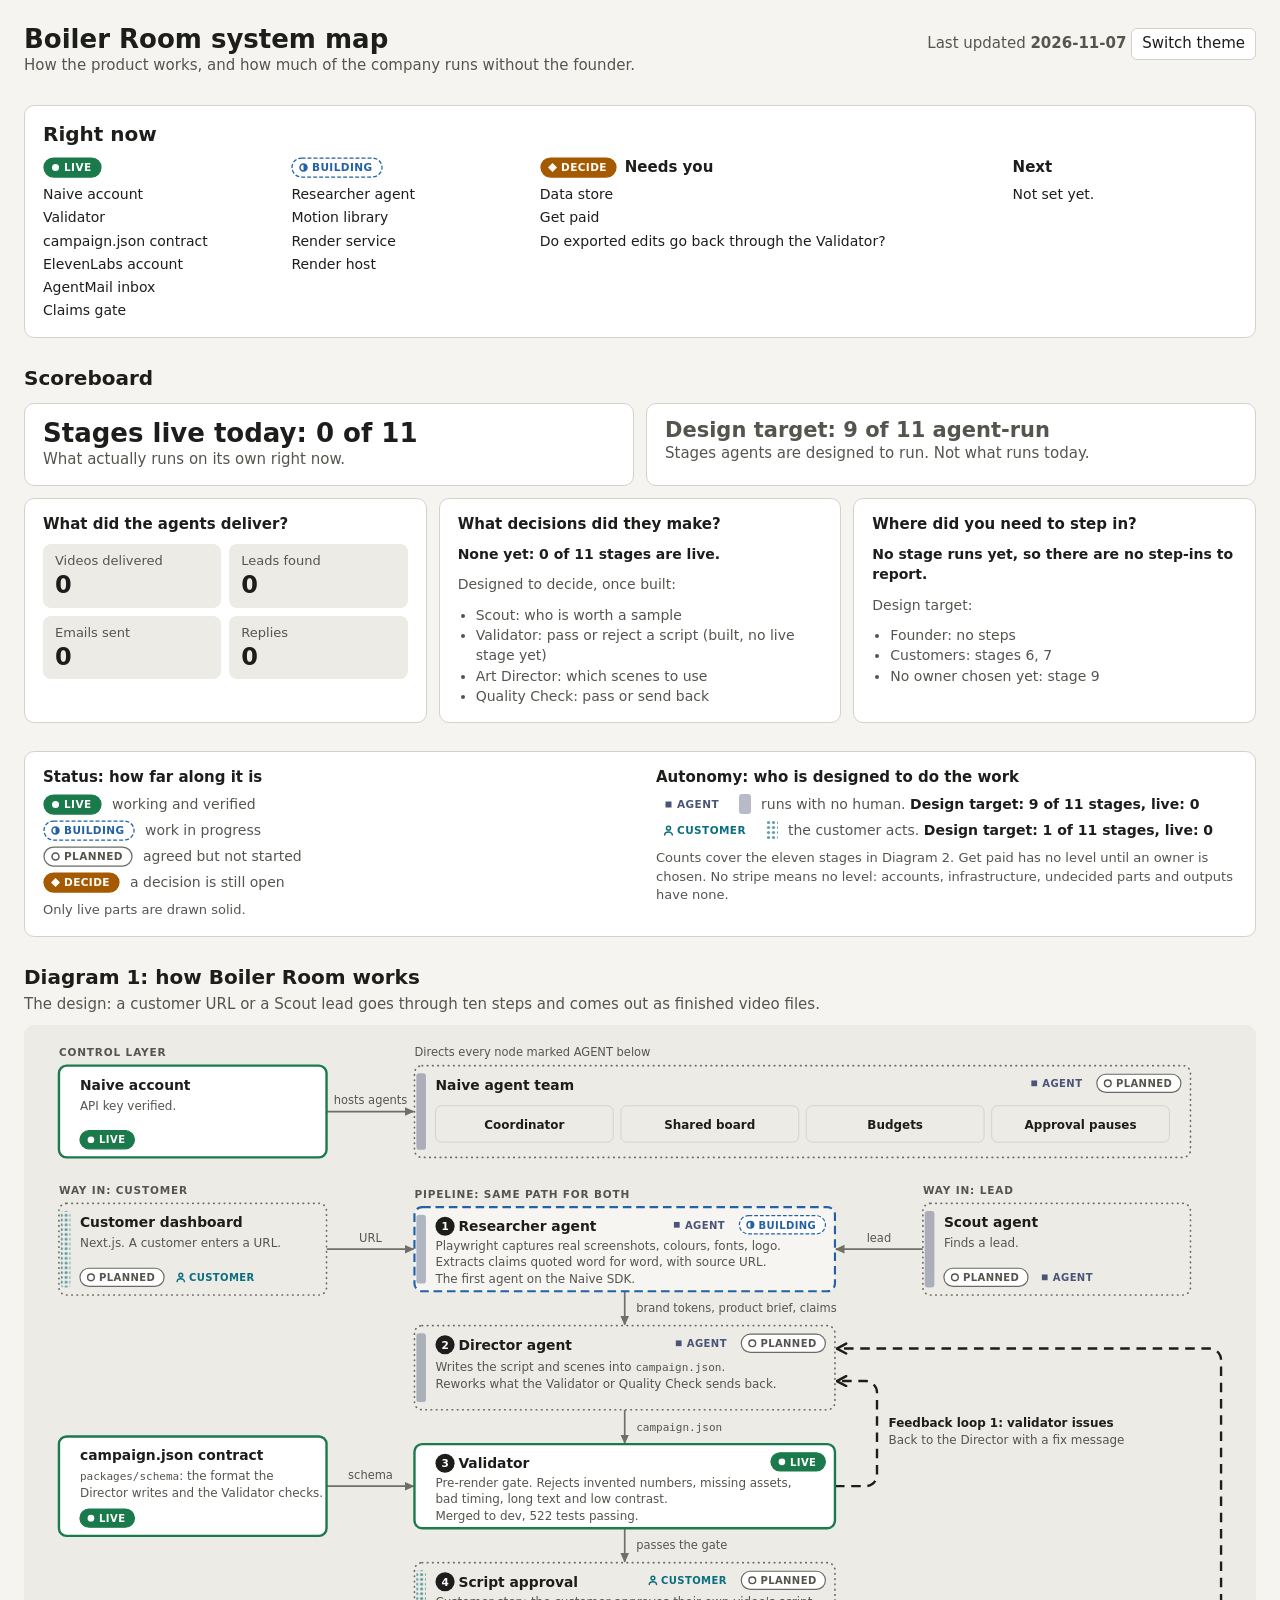
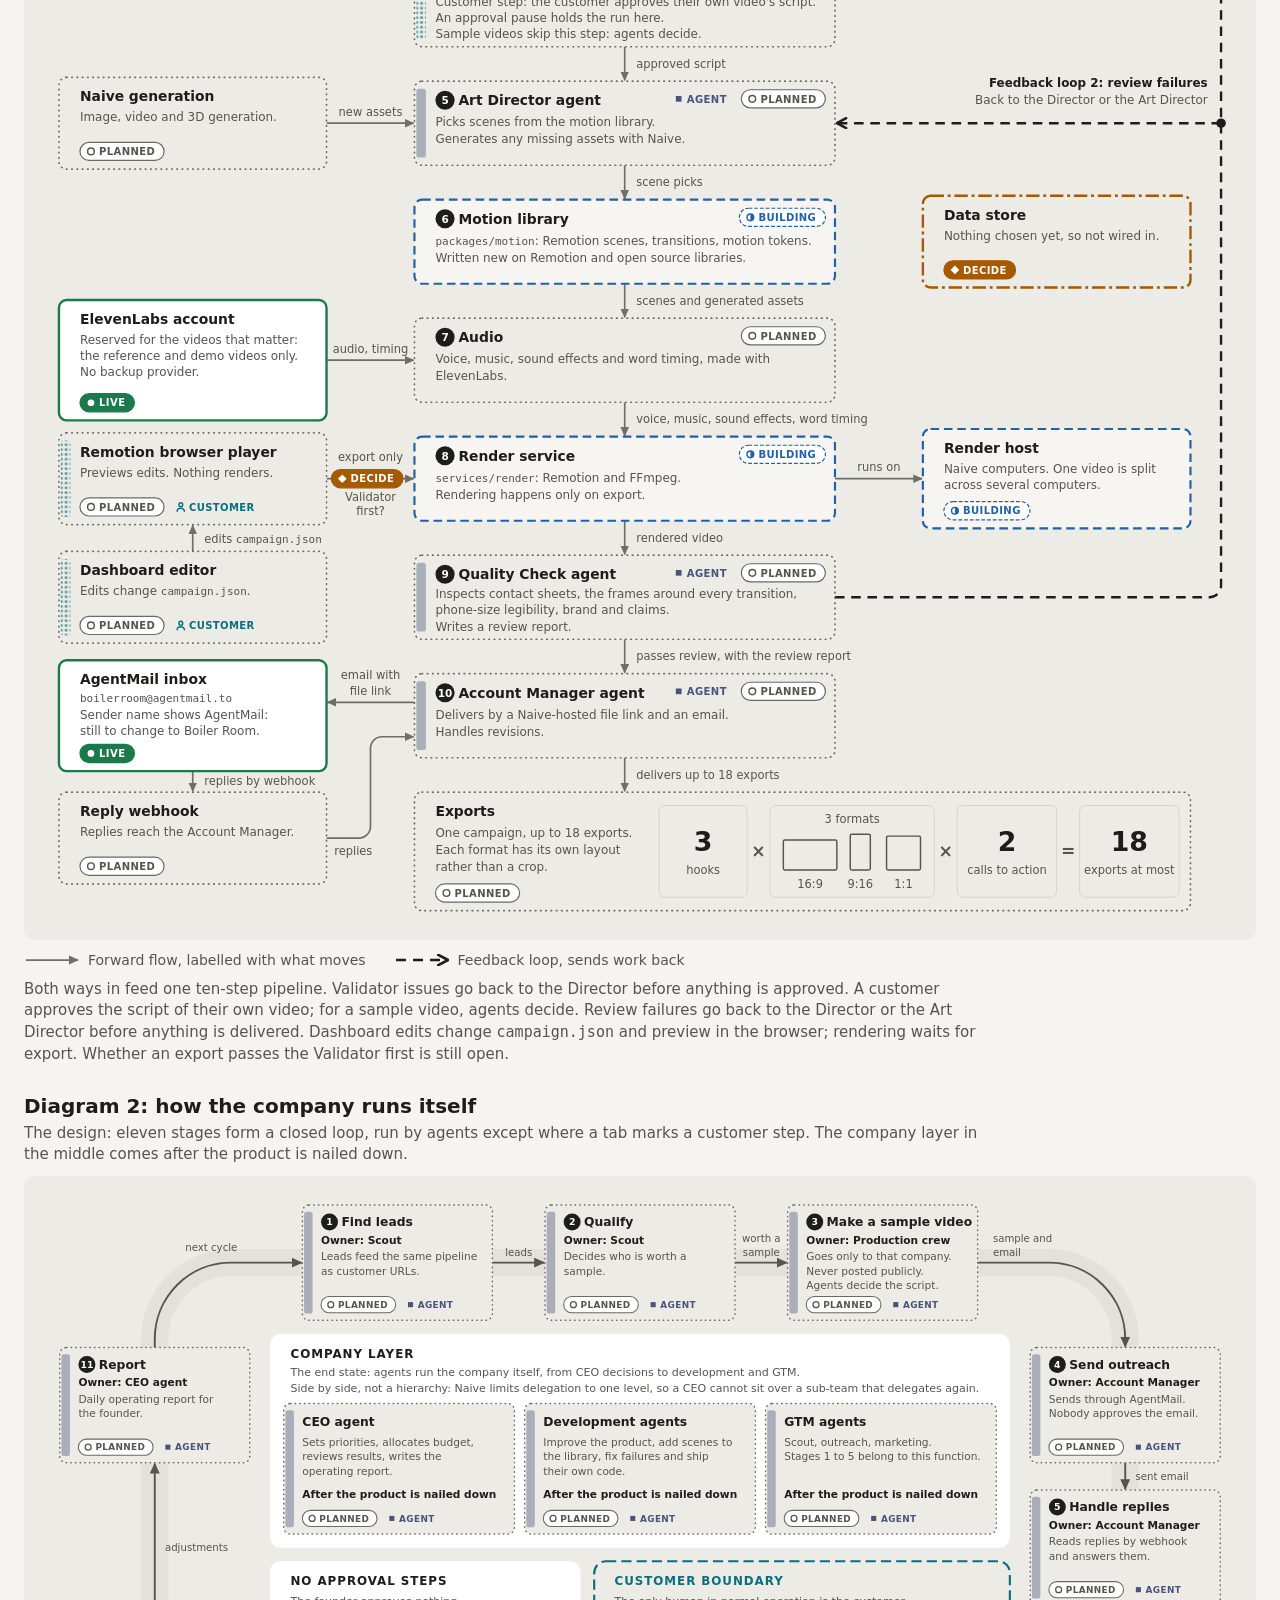
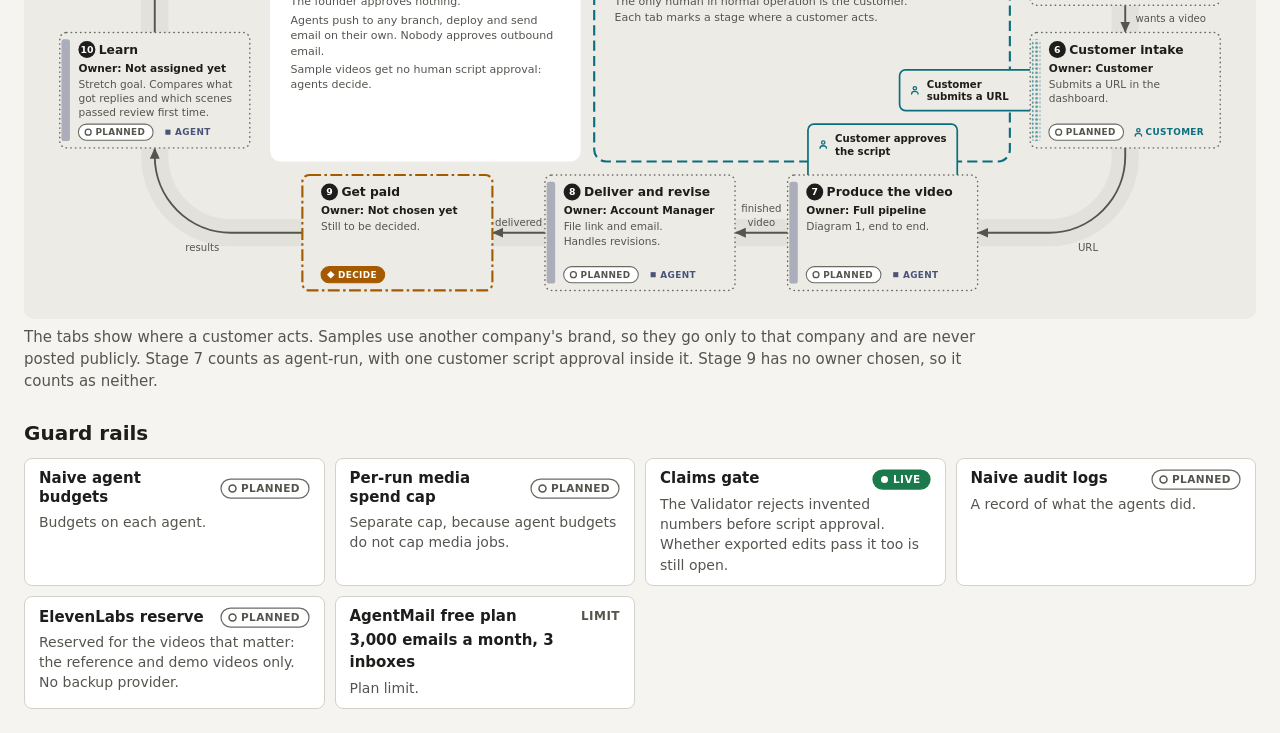
==== docs/system-map/index.html @ 97e1e675 "docs: update the system map to the current facts Agents now hold every permission, so the founder's " ====
<!doctype html>
<html lang="en">
<head>
<meta charset="utf-8">
<meta name="viewport" content="width=device-width, initial-scale=1">
<title>Boiler Room System Map</title>
<style>
  /* Neutral placeholder palette. The brand is not chosen yet: swap these tokens and nothing else. */
  :root {
    color-scheme: light;
    --font-sans: ui-sans-serif, system-ui, -apple-system, "Segoe UI", Roboto, "Noto Sans", Arial, sans-serif;
    --font-mono: ui-monospace, SFMono-Regular, Menlo, Consolas, "DejaVu Sans Mono", monospace;

    --bg: #f5f4f0;
    --surface: #ffffff;
    --surface-2: #ecebe5;
    --track: #e2e1da;
    --ink: #1d1d1b;
    --ink-2: #55554f;
    --line: #6f6f68;
    --line-soft: #d3d2ca;
    --on-fill: #ffffff;

    /* Status set */
    --status-live: #1b7a4b;
    --status-building: #2360a5;
    --status-planned: #6a6a64;
    --status-decide: #a65a00;

    /* Autonomy set */
    --auto-agent: #4a5478;
    --auto-customer: #0b6e7e;

    /* The warning shown when the data and the drawings stop matching */
    --alert: #b0244e;
  }
  @media (prefers-color-scheme: dark) {
    :root:not([data-theme="light"]) {
      color-scheme: dark;
      --bg: #141413;
      --surface: #1f1f1d;
      --surface-2: #2a2a27;
      --track: #2e2e2b;
      --ink: #f1f0ea;
      --ink-2: #b3b2aa;
      --line: #96958d;
      --line-soft: #3d3d39;
      --on-fill: #141413;
      --status-live: #5ccf95;
      --status-building: #80b6f2;
      --status-planned: #a8a79f;
      --status-decide: #f1b04f;
      --auto-agent: #aeb6d0;
      --auto-customer: #52c6d7;
      --alert: #f27ea0;
    }
  }
  :root[data-theme="dark"] {
    color-scheme: dark;
    --bg: #141413;
    --surface: #1f1f1d;
    --surface-2: #2a2a27;
    --track: #2e2e2b;
    --ink: #f1f0ea;
    --ink-2: #b3b2aa;
    --line: #96958d;
    --line-soft: #3d3d39;
    --on-fill: #141413;
    --status-live: #5ccf95;
    --status-building: #80b6f2;
    --status-planned: #a8a79f;
    --status-decide: #f1b04f;
    --auto-agent: #aeb6d0;
    --auto-customer: #52c6d7;
    --alert: #f27ea0;
  }

  * { box-sizing: border-box; }
  body {
    margin: 0;
    padding: 24px;
    background: var(--bg);
    color: var(--ink);
    font: 400 15px/1.45 var(--font-sans);
  }
  main { max-width: 1424px; margin: 0 auto; display: grid; grid-template-columns: minmax(0, 1fr); gap: 28px; }
  h1 { font-size: 26px; line-height: 1.2; margin: 0; }
  h2 { font-size: 20px; line-height: 1.25; margin: 0; }
  h3 { font-size: 15px; line-height: 1.3; margin: 0; }
  p { margin: 0; }
  code, .mono { font-family: var(--font-mono); }

  .defs { position: absolute; width: 0; height: 0; }

  .page-head { display: flex; flex-wrap: wrap; gap: 8px 24px; align-items: baseline; justify-content: space-between; }
  .page-head .sub { color: var(--ink-2); }
  .updated { color: var(--ink-2); white-space: nowrap; }
  .theme-toggle {
    font: inherit; color: var(--ink); background: var(--surface);
    border: 1px solid var(--line-soft); border-radius: 6px; padding: 4px 10px; cursor: pointer;
  }

  .problems {
    border: 2px solid var(--alert); background: var(--surface); border-radius: 8px;
    padding: 10px 14px; font-weight: 600;
  }
  .problems[hidden] { display: none; }

  .panel { background: var(--surface); border: 1px solid var(--line-soft); border-radius: 10px; padding: 16px 18px; }

  /* Key */
  .key { display: grid; grid-template-columns: repeat(2, minmax(0, 1fr)); gap: 12px 32px; }
  .key h3 { margin-bottom: 6px; }
  .key ul { list-style: none; margin: 0; padding: 0; display: grid; gap: 5px; }
  .key li { display: flex; align-items: center; gap: 10px; color: var(--ink-2); font-size: 14px; }
  .key li svg { flex: none; display: block; }
  .key li b { color: var(--ink); font-weight: 600; }
  .key-note { color: var(--ink-2); font-size: 13px; margin-top: 8px; }
  .lines-key { display: flex; flex-wrap: wrap; gap: 8px 28px; color: var(--ink-2); font-size: 14px; }
  .lines-key span { display: inline-flex; align-items: center; gap: 8px; }

  /* Right now: the first thing to read, in both views */
  .now-lists { display: grid; grid-template-columns: 1fr 1fr 2fr 1fr; gap: 12px 24px; margin-top: 10px; }
  .now-head { display: flex; align-items: center; gap: 8px; min-height: 21px; margin-bottom: 6px; }
  .now-head svg { flex: none; display: block; }
  .now-lists ul { list-style: none; margin: 0; padding: 0; display: grid; gap: 3px; font-size: 14px; }

  /* Scoreboard */
  .tallies { display: grid; grid-template-columns: repeat(2, minmax(0, 1fr)); gap: 12px; margin-top: 12px; }
  .tally { background: var(--surface); border: 1px solid var(--line-soft); border-radius: 10px; padding: 14px 18px; }
  .tally-value { font-size: 26px; font-weight: 700; line-height: 1.2; }
  .tally-note { color: var(--ink-2); }
  /* The design target stays quieter than the live count. */
  .tally-design .tally-value { font-size: 21px; font-weight: 600; color: var(--ink-2); }
  .questions { display: grid; grid-template-columns: repeat(3, minmax(0, 1fr)); gap: 12px; margin-top: 12px; }
  .question { display: grid; gap: 10px; align-content: start; }
  .question ul { margin: 0; padding-left: 18px; color: var(--ink-2); font-size: 14px; }
  .question p { font-size: 14px; color: var(--ink-2); }
  .question p b { color: var(--ink); font-weight: 600; }
  .counters { display: grid; grid-template-columns: repeat(2, minmax(0, 1fr)); gap: 8px; margin: 0; }
  .counters div { background: var(--surface-2); border-radius: 8px; padding: 8px 12px; }
  .counters dt { font-size: 13px; color: var(--ink-2); }
  .counters dd { margin: 0; font-size: 24px; font-weight: 700; line-height: 1.2; }

  /* Diagrams */
  figure { margin: 0; }
  figure h2 { margin-bottom: 4px; }
  figcaption { color: var(--ink-2); margin-top: 8px; max-width: 980px; }
  .lead { color: var(--ink-2); margin-bottom: 10px; max-width: 980px; }
  .diagram-scroll { overflow-x: auto; background: var(--surface-2); border-radius: 10px; padding: 12px; }
  .diagram { display: block; width: 100%; height: auto; min-width: 900px; margin: 0 auto; }
  #technical-svg { max-width: 1264px; }
  #company-svg { max-width: 1424px; }

  .card { fill: var(--surface); stroke: var(--status-planned); }
  .name { font: 600 14.5px var(--font-sans); fill: var(--ink); }
  .owner { font: 600 12.5px var(--font-sans); fill: var(--ink); }
  .detail { font: 400 12.5px var(--font-sans); fill: var(--ink-2); }
  .when { font: 600 12.5px var(--font-sans); fill: var(--ink); }
  .detail .mono, .edge-label .mono { font-family: var(--font-mono); font-size: 11.5px; }
  .edge-label { font: 500 12px var(--font-sans); fill: var(--ink-2); }
  .lane { font: 700 11px var(--font-sans); letter-spacing: .08em; fill: var(--ink-2); }
  .lane-note { font: 500 12px var(--font-sans); fill: var(--ink-2); }
  .cell { fill: var(--surface-2); stroke: var(--line-soft); }
  .cell-text { font: 600 12.5px var(--font-sans); fill: var(--ink); text-anchor: middle; }
  .math-big { font: 700 28px var(--font-sans); fill: var(--ink); text-anchor: middle; }
  .math-word { font: 500 12px var(--font-sans); fill: var(--ink-2); text-anchor: middle; }
  .math-op { font: 600 18px var(--font-sans); fill: var(--ink-2); text-anchor: middle; }
  .thumb { fill: none; stroke: var(--ink-2); stroke-width: 1.5; }

  .flow { fill: none; stroke: var(--line); stroke-width: 1.75; marker-end: url(#arrow); }
  .arrow-head { fill: var(--line); }
  .ring { fill: none; stroke: var(--ink-2); stroke-width: 2.25; marker-end: url(#arrow-ring); }
  .arrow-head-ring { fill: var(--ink-2); }
  .track { fill: none; stroke: var(--track); stroke-width: 32; }
  .loop { fill: none; stroke: var(--ink); stroke-width: 2.5; stroke-dasharray: 10 7; marker-end: url(#arrow-loop); }
  .loop-branch { fill: var(--ink); }
  .arrow-open { fill: none; stroke: var(--ink); stroke-width: 2; stroke-linecap: round; stroke-linejoin: round; }
  .loop-title { font: 700 12.5px var(--font-sans); fill: var(--ink); }

  /* Status drives the border and the fill. Dotted means not built yet. Only live gets a solid
     outline and a solid card. Other cards take the diagram background rather than being
     transparent, because the loop track and the tabs run underneath them. */
  [data-status="live"] > .card { stroke: var(--status-live); stroke-width: 2.5; }
  [data-status="building"] > .card { fill: color-mix(in srgb, var(--surface) 50%, var(--surface-2)); stroke: var(--status-building); stroke-width: 2.25; stroke-dasharray: 9 5; }
  [data-status="planned"] > .card { fill: var(--surface-2); stroke: var(--status-planned); stroke-width: 1.75; stroke-dasharray: .5 5; stroke-linecap: round; }
  [data-status="decide"] > .card { fill: var(--surface-2); stroke: var(--status-decide); stroke-width: 2.5; stroke-dasharray: 14 4 3 4; }

  /* Autonomy drives the left stripe: solid or dotted. It is the design, not the truth, so it
     stays faint until the part is live. No level means no stripe. */
  [data-autonomy="agent"] > .stripe { fill: var(--auto-agent); }
  [data-autonomy="customer"] > .stripe { fill: url(#pattern-customer); }
  [data-autonomy]:not([data-status="live"]) > .stripe { opacity: .4; }
  /* Dots carry less ink than the solid stripe, so they need more opacity to stay readable. */
  [data-autonomy="customer"]:not([data-status="live"]) > .stripe { opacity: .65; }
  .pat-customer { fill: var(--auto-customer); }

  /* Chips */
  .chip-bg { stroke-width: 1.25; }
  .chip-text { font: 700 10.5px var(--font-sans); letter-spacing: .04em; fill: currentColor; }
  .chip[data-value="live"] { color: var(--on-fill); }
  .chip[data-value="live"] .chip-bg { fill: var(--status-live); stroke: var(--status-live); }
  .chip[data-value="building"] { color: var(--status-building); }
  .chip[data-value="building"] .chip-bg { fill: var(--surface); stroke: var(--status-building); stroke-dasharray: 4 2; }
  .chip[data-value="planned"] { color: var(--ink-2); }
  .chip[data-value="planned"] .chip-bg { fill: var(--surface); stroke: var(--status-planned); }
  .chip[data-value="decide"] { color: var(--on-fill); }
  .chip[data-value="decide"] .chip-bg { fill: var(--status-decide); stroke: var(--status-decide); }
  .chip[data-value="agent"] { color: var(--auto-agent); }
  .chip[data-value="agent"] .chip-bg { fill: var(--surface); stroke: var(--auto-agent); }
  .chip[data-value="customer"] { color: var(--auto-customer); }
  .chip[data-value="customer"] .chip-bg { fill: var(--surface); stroke: var(--auto-customer); }
  /* Away from a live part the autonomy chip loses its pill, so the status chip outweighs it. */
  .chip[data-quiet] .chip-bg { fill: none; stroke: none; }
  .chip[data-quiet] .chip-text { font-weight: 600; }
  .glyph-fill { fill: currentColor; }
  .glyph-line { fill: none; stroke: currentColor; stroke-width: 1.5; stroke-linecap: round; stroke-linejoin: round; }

  /* Diagram 2: the company layer and the customer boundary */
  .band { fill: var(--surface); }
  .band-title { font: 700 14px var(--font-sans); letter-spacing: .08em; fill: var(--ink); }
  .zone { fill: none; stroke: var(--auto-customer); stroke-width: 2.5; stroke-dasharray: 12 6; }
  .zone-title { font: 700 14px var(--font-sans); letter-spacing: .08em; fill: var(--auto-customer); }
  .zone-note { font: 400 13px var(--font-sans); fill: var(--ink-2); }
  .tab { color: var(--auto-customer); }
  .tab-box { fill: var(--surface-2); stroke: currentColor; stroke-width: 2; }
  .tab-text { font: 700 12px var(--font-sans); fill: var(--ink); }

  /* Guard rails */
  .rails { display: grid; grid-template-columns: repeat(auto-fill, minmax(280px, 1fr)); gap: 10px; margin-top: 12px; }
  .rail { background: var(--surface); border: 1px solid var(--line-soft); border-radius: 8px; padding: 10px 14px; display: grid; gap: 4px; align-content: start; }
  .rail-head { display: flex; align-items: center; justify-content: space-between; gap: 8px; }
  .rail-head svg { flex: none; display: block; }
  .rail-value { font-weight: 700; }
  .rail p { color: var(--ink-2); font-size: 14px; }
  .rail-limit { font-size: 12px; font-weight: 700; letter-spacing: .04em; color: var(--ink-2); }

  /* render.mjs sets data-view to capture one image at a time */
  :root[data-view="technical"] [data-show="company"],
  :root[data-view="company"] [data-show="technical"],
  :root[data-view="scoreboard"] [data-show="technical"],
  :root[data-view="scoreboard"] [data-detail],
  :root[data-view] .theme-toggle { display: none; }

  @media (max-width: 900px) {
    body { padding: 16px; }
    .key, .tallies, .questions, .now-lists { grid-template-columns: minmax(0, 1fr); }
    .tally-value { font-size: 21px; }
  }
</style>
</head>
<body>

<!-- Shared SVG definitions: arrowheads and the autonomy patterns. -->
<svg class="defs" aria-hidden="true" focusable="false">
  <defs>
    <marker id="arrow" viewBox="0 0 10 10" refX="9" refY="5" markerUnits="userSpaceOnUse" markerWidth="10" markerHeight="10" orient="auto">
      <path class="arrow-head" d="M0 0.5 L10 5 L0 9.5 z"/>
    </marker>
    <marker id="arrow-ring" viewBox="0 0 10 10" refX="9" refY="5" markerUnits="userSpaceOnUse" markerWidth="13" markerHeight="13" orient="auto">
      <path class="arrow-head-ring" d="M0 0.5 L10 5 L0 9.5 z"/>
    </marker>
    <marker id="arrow-loop" viewBox="0 0 10 10" refX="9" refY="5" markerUnits="userSpaceOnUse" markerWidth="13" markerHeight="13" orient="auto">
      <path class="arrow-open" d="M1.5 1 L9 5 L1.5 9"/>
    </marker>
    <pattern id="pattern-customer" patternUnits="userSpaceOnUse" width="5" height="5">
      <circle class="pat-customer" cx="2.5" cy="2.5" r="1.6"/>
    </pattern>
  </defs>
</svg>

<main>
  <header class="page-head">
    <div>
      <h1>Boiler Room system map</h1>
      <p class="sub">How the product works, and how much of the company runs without the founder.</p>
    </div>
    <div>
      <span class="updated">Last updated <b id="last-updated"></b></span>
      <button class="theme-toggle" id="theme-toggle" type="button">Switch theme</button>
    </div>
  </header>

  <p class="problems" id="map-problems" role="alert" hidden></p>

  <section class="panel" aria-labelledby="now-heading">
    <h2 id="now-heading">Right now</h2>
    <div class="now-lists">
      <div><h3 class="now-head" id="now-head-live" aria-label="Live"></h3><ul id="now-live"></ul></div>
      <div><h3 class="now-head" id="now-head-building" aria-label="Building"></h3><ul id="now-building"></ul></div>
      <div><h3 class="now-head" id="now-head-needs">Needs you</h3><ul id="now-needs"></ul></div>
      <div><h3 class="now-head">Next</h3><ul id="now-next"></ul></div>
    </div>
  </section>

  <section aria-labelledby="score-heading">
    <h2 id="score-heading">Scoreboard</h2>
    <div class="tallies">
      <div class="tally">
        <div class="tally-value" id="tally-live"></div>
        <div class="tally-note">What actually runs on its own right now.</div>
      </div>
      <div class="tally tally-design">
        <div class="tally-value" id="tally-agent"></div>
        <div class="tally-note" id="tally-agent-note"></div>
      </div>
    </div>
    <div class="questions" data-show="company">
      <article class="panel question">
        <h3>What did the agents deliver?</h3>
        <dl class="counters">
          <div><dt>Videos delivered</dt><dd id="count-videos"></dd></div>
          <div><dt>Leads found</dt><dd id="count-leads"></dd></div>
          <div><dt>Emails sent</dt><dd id="count-emails"></dd></div>
          <div><dt>Replies</dt><dd id="count-replies"></dd></div>
        </dl>
      </article>
      <article class="panel question">
        <h3>What decisions did they make?</h3>
        <p><b id="decisions-today"></b></p>
        <p>Designed to decide, once built:</p>
        <ul>
          <li>Scout: who is worth a sample</li>
          <li>Validator: pass or reject a script (built, no live stage yet)</li>
          <li>Art Director: which scenes to use</li>
          <li>Quality Check: pass or send back</li>
        </ul>
      </article>
      <article class="panel question">
        <h3>Where did you need to step in?</h3>
        <p><b id="stepins-today"></b></p>
        <p id="stepins-design"></p>
        <ul id="stepins-list"></ul>
        <p id="stepins-open" hidden></p>
      </article>
    </div>
  </section>

  <section class="panel key" aria-label="Key">
    <div>
      <h3>Status: how far along it is</h3>
      <ul id="key-status"></ul>
      <p class="key-note">Only live parts are drawn solid.</p>
    </div>
    <div>
      <h3>Autonomy: who is designed to do the work</h3>
      <ul id="key-autonomy"></ul>
      <p class="key-note">Counts cover the eleven stages in Diagram 2. Get paid has no level until an owner is chosen. No stripe means no level: accounts, infrastructure, undecided parts and outputs have none.</p>
    </div>
  </section>

  <section data-show="technical" aria-labelledby="technical-heading">
    <figure>
      <h2 id="technical-heading">Diagram 1: how Boiler Room works</h2>
      <p class="lead">The design: a customer URL or a Scout lead goes through ten steps and comes out as finished video files.</p>
      <div class="diagram-scroll">
        <svg class="diagram" id="technical-svg" viewBox="0 0 1264 1560" role="img"
             aria-label="Both ways in feed one ten-step pipeline, built around the campaign.json contract. Dashed heavy arrows are the two feedback loops: Validator issues go back to the Director, and review failures go back to the Director or the Art Director. Whether an exported edit passes the Validator first is still open.">

          <!-- Lane labels -->
          <text class="lane" x="24" y="20">CONTROL LAYER</text>
          <text class="lane-note" x="396" y="20">Directs every node marked AGENT below</text>
          <text class="lane" x="24" y="164">WAY IN: CUSTOMER</text>
          <text class="lane" x="396" y="168">PIPELINE: SAME PATH FOR BOTH</text>
          <text class="lane" x="928" y="164">WAY IN: LEAD</text>

          <!-- Forward flow -->
          <path class="flow" d="M304 78 H395"/>
          <path class="flow" d="M304 222 H395"/>
          <path class="flow" d="M928 222 H837"/>
          <path class="flow" d="M616 266 V301"/>
          <path class="flow" d="M616 390 V425"/>
          <path class="flow" d="M616 514 V549"/>
          <path class="flow" d="M616 638 V673"/>
          <path class="flow" d="M616 762 V797"/>
          <path class="flow" d="M616 886 V921"/>
          <path class="flow" d="M616 1010 V1045"/>
          <path class="flow" d="M616 1134 V1169"/>
          <path class="flow" d="M616 1258 V1293"/>
          <path class="flow" d="M616 1382 V1417"/>

          <!-- Side inputs and outputs -->
          <path class="flow" d="M304 470 H395"/>
          <path class="flow" d="M304 718 H395"/>
          <path class="flow" d="M304 966 H395"/>
          <path class="flow" d="M304 1090 H395"/>
          <path class="flow" d="M836 1090 H927"/>
          <path class="flow" d="M164 1166 V1139"/>
          <path class="flow" d="M396 1324 H305"/>
          <path class="flow" d="M164 1396 V1417"/>
          <path class="flow" d="M304 1466 H338 a12 12 0 0 0 12 -12 V1372 a12 12 0 0 1 12 -12 H395"/>

          <!-- Feedback loop 1: Validator back to Director -->
          <path class="loop" d="M836 470 H868 a12 12 0 0 0 12 -12 V372 a12 12 0 0 0 -12 -12 H838"/>

          <!-- Feedback loop 2: Quality Check back to Art Director and Director -->
          <path class="loop" d="M836 1214 H1228 a12 12 0 0 0 12 -12 V338 a12 12 0 0 0 -12 -12 H838"/>
          <path class="loop" d="M1240 718 H838"/>
          <circle class="loop-branch" cx="1240" cy="718" r="5"/>

          <!-- Edge labels: what actually moves -->
          <text class="edge-label" x="350" y="70" text-anchor="middle">hosts agents</text>
          <text class="edge-label" x="350" y="214" text-anchor="middle">URL</text>
          <text class="edge-label" x="882" y="214" text-anchor="middle">lead</text>
          <text class="edge-label" x="628" y="288">brand tokens, product brief, claims</text>
          <text class="edge-label" x="628" y="412"><tspan class="mono">campaign.json</tspan></text>
          <text class="edge-label" x="628" y="536">passes the gate</text>
          <text class="edge-label" x="628" y="660">approved script</text>
          <text class="edge-label" x="628" y="784">scene picks</text>
          <text class="edge-label" x="628" y="908">scenes and generated assets</text>
          <text class="edge-label" x="628" y="1032">voice, music, sound effects, word timing</text>
          <text class="edge-label" x="628" y="1156">rendered video</text>
          <text class="edge-label" x="628" y="1280">passes review, with the review report</text>
          <text class="edge-label" x="628" y="1404">delivers up to 18 exports</text>
          <text class="edge-label" x="350" y="462" text-anchor="middle">schema</text>
          <text class="edge-label" x="350" y="710" text-anchor="middle">new assets</text>
          <text class="edge-label" x="350" y="958" text-anchor="middle">audio, timing</text>
          <text class="edge-label" x="350" y="1072" text-anchor="middle">export only</text>
          <text class="edge-label" x="882" y="1082" text-anchor="middle">runs on</text>
          <text class="edge-label" x="176" y="1157">edits <tspan class="mono">campaign.json</tspan></text>
          <text class="edge-label" x="350" y="1300" text-anchor="middle">email with</text>
          <text class="edge-label" x="350" y="1316" text-anchor="middle">file link</text>
          <text class="edge-label" x="176" y="1410">replies by webhook</text>
          <text class="edge-label" x="312" y="1484">replies</text>

          <!-- Open question sitting on the export arrow. Its chip is drawn from MAP.questions. -->
          <g data-question="export-recheck" transform="translate(309 1080.5)">
            <text class="edge-label" x="41" y="33" text-anchor="middle">Validator</text>
            <text class="edge-label" x="41" y="48" text-anchor="middle">first?</text>
          </g>

          <text class="loop-title" x="892" y="408">Feedback loop 1: validator issues</text>
          <text class="detail" x="892" y="426">Back to the Director with a fix message</text>
          <text class="loop-title" x="1226" y="680" text-anchor="end">Feedback loop 2: review failures</text>
          <text class="detail" x="1226" y="698" text-anchor="end">Back to the Director or the Art Director</text>

          <!-- Control layer -->
          <g data-node="naive-account" data-chips="bottom" transform="translate(24 30)">
            <rect class="card" width="280" height="96" rx="8"/>
            <text class="name" x="22" y="25"></text>
            <text class="detail" x="22" y="46">API key verified.</text>
          </g>
          <g data-node="naive-team" data-chips="top" data-show-autonomy transform="translate(396 30)">
            <rect class="card" width="812" height="96" rx="8"/>
            <text class="name" x="22" y="25"></text>
            <rect class="cell" x="22" y="42" width="186" height="38" rx="6"/>
            <text class="cell-text" x="115" y="66">Coordinator</text>
            <rect class="cell" x="216" y="42" width="186" height="38" rx="6"/>
            <text class="cell-text" x="309" y="66">Shared board</text>
            <rect class="cell" x="410" y="42" width="186" height="38" rx="6"/>
            <text class="cell-text" x="503" y="66">Budgets</text>
            <rect class="cell" x="604" y="42" width="186" height="38" rx="6"/>
            <text class="cell-text" x="697" y="66">Approval pauses</text>
          </g>

          <!-- Two ways in -->
          <g data-node="dashboard" data-chips="bottom" data-show-autonomy transform="translate(24 174)">
            <rect class="card" width="280" height="96" rx="8"/>
            <text class="name" x="22" y="25"></text>
            <text class="detail" x="22" y="46">Next.js. A customer enters a URL.</text>
          </g>
          <g data-node="scout" data-chips="bottom" data-show-autonomy transform="translate(928 174)">
            <rect class="card" width="280" height="96" rx="8"/>
            <text class="name" x="22" y="25"></text>
            <text class="detail" x="22" y="46">Finds a lead.</text>
          </g>

          <!-- The ten-step pipeline -->
          <g data-node="researcher" data-chips="top" data-show-autonomy transform="translate(396 178)">
            <rect class="card" width="440" height="88" rx="8"/>
            <text class="name" x="46" y="25"></text>
            <text class="detail" x="22" y="45">Playwright captures real screenshots, colours, fonts, logo.</text>
            <text class="detail" x="22" y="62">Extracts claims quoted word for word, with source URL.</text>
            <text class="detail" x="22" y="79">The first agent on the Naive SDK.</text>
          </g>
          <g data-node="director" data-chips="top" data-show-autonomy transform="translate(396 302)">
            <rect class="card" width="440" height="88" rx="8"/>
            <text class="name" x="46" y="25"></text>
            <text class="detail" x="22" y="47">Writes the script and scenes into <tspan class="mono">campaign.json</tspan>.</text>
            <text class="detail" x="22" y="65">Reworks what the Validator or Quality Check sends back.</text>
          </g>
          <g data-node="validator" data-chips="top" transform="translate(396 426)">
            <rect class="card" width="440" height="88" rx="8"/>
            <text class="name" x="46" y="25"></text>
            <text class="detail" x="22" y="45">Pre-render gate. Rejects invented numbers, missing assets,</text>
            <text class="detail" x="22" y="62">bad timing, long text and low contrast.</text>
            <text class="detail" x="22" y="79">Merged to dev, 522 tests passing.</text>
          </g>
          <g data-node="script-approval" data-chips="top" data-show-autonomy transform="translate(396 550)">
            <rect class="card" width="440" height="88" rx="8"/>
            <text class="name" x="46" y="25"></text>
            <text class="detail" x="22" y="45">Customer step: the customer approves their own video's script.</text>
            <text class="detail" x="22" y="62">An approval pause holds the run here.</text>
            <text class="detail" x="22" y="79">Sample videos skip this step: agents decide.</text>
          </g>
          <g data-node="art-director" data-chips="top" data-show-autonomy transform="translate(396 674)">
            <rect class="card" width="440" height="88" rx="8"/>
            <text class="name" x="46" y="25"></text>
            <text class="detail" x="22" y="47">Picks scenes from the motion library.</text>
            <text class="detail" x="22" y="65">Generates any missing assets with Naive.</text>
          </g>
          <g data-node="motion-library" data-chips="top" transform="translate(396 798)">
            <rect class="card" width="440" height="88" rx="8"/>
            <text class="name" x="46" y="25"></text>
            <text class="detail" x="22" y="47"><tspan class="mono">packages/motion</tspan>: Remotion scenes, transitions, motion tokens.</text>
            <text class="detail" x="22" y="65">Written new on Remotion and open source libraries.</text>
          </g>
          <g data-node="audio" data-chips="top" transform="translate(396 922)">
            <rect class="card" width="440" height="88" rx="8"/>
            <text class="name" x="46" y="25"></text>
            <text class="detail" x="22" y="47">Voice, music, sound effects and word timing, made with</text>
            <text class="detail" x="22" y="65">ElevenLabs.</text>
          </g>
          <g data-node="render-service" data-chips="top" transform="translate(396 1046)">
            <rect class="card" width="440" height="88" rx="8"/>
            <text class="name" x="46" y="25"></text>
            <text class="detail" x="22" y="47"><tspan class="mono">services/render</tspan>: Remotion and FFmpeg.</text>
            <text class="detail" x="22" y="65">Rendering happens only on export.</text>
          </g>
          <g data-node="quality-check" data-chips="top" data-show-autonomy transform="translate(396 1170)">
            <rect class="card" width="440" height="88" rx="8"/>
            <text class="name" x="46" y="25"></text>
            <text class="detail" x="22" y="45">Inspects contact sheets, the frames around every transition,</text>
            <text class="detail" x="22" y="62">phone-size legibility, brand and claims.</text>
            <text class="detail" x="22" y="79">Writes a review report.</text>
          </g>
          <g data-node="account-manager" data-chips="top" data-show-autonomy transform="translate(396 1294)">
            <rect class="card" width="440" height="88" rx="8"/>
            <text class="name" x="46" y="25"></text>
            <text class="detail" x="22" y="47">Delivers by a Naive-hosted file link and an email.</text>
            <text class="detail" x="22" y="65">Handles revisions.</text>
          </g>

          <!-- Systems the steps use -->
          <g data-node="naive-generation" data-chips="bottom" transform="translate(24 670)">
            <rect class="card" width="280" height="96" rx="8"/>
            <text class="name" x="22" y="25"></text>
            <text class="detail" x="22" y="46">Image, video and 3D generation.</text>
          </g>
          <g data-node="campaign-contract" data-chips="bottom" transform="translate(24 418)">
            <rect class="card" width="280" height="104" rx="8"/>
            <text class="name" x="22" y="25"></text>
            <text class="detail" x="22" y="46"><tspan class="mono">packages/schema</tspan>: the format the</text>
            <text class="detail" x="22" y="63">Director writes and the Validator checks.</text>
          </g>
          <g data-node="elevenlabs" data-chips="bottom" transform="translate(24 903)">
            <rect class="card" width="280" height="126" rx="8"/>
            <text class="name" x="22" y="25"></text>
            <text class="detail" x="22" y="46">Reserved for the videos that matter:</text>
            <text class="detail" x="22" y="63">the reference and demo videos only.</text>
            <text class="detail" x="22" y="80">No backup provider.</text>
          </g>
          <g data-node="data-store" data-chips="bottom" transform="translate(928 794)">
            <rect class="card" width="280" height="96" rx="8"/>
            <text class="name" x="22" y="25"></text>
            <text class="detail" x="22" y="46">Nothing chosen yet, so not wired in.</text>
          </g>
          <g data-node="render-host" data-chips="bottom" transform="translate(928 1038)">
            <rect class="card" width="280" height="104" rx="8"/>
            <text class="name" x="22" y="25"></text>
            <text class="detail" x="22" y="46">Naive computers. One video is split</text>
            <text class="detail" x="22" y="63">across several computers.</text>
          </g>

          <!-- Editing -->
          <g data-node="browser-player" data-chips="bottom" data-show-autonomy transform="translate(24 1042)">
            <rect class="card" width="280" height="96" rx="8"/>
            <text class="name" x="22" y="25"></text>
            <text class="detail" x="22" y="46">Previews edits. Nothing renders.</text>
          </g>
          <g data-node="dashboard-editor" data-chips="bottom" data-show-autonomy transform="translate(24 1166)">
            <rect class="card" width="280" height="96" rx="8"/>
            <text class="name" x="22" y="25"></text>
            <text class="detail" x="22" y="46">Edits change <tspan class="mono">campaign.json</tspan>.</text>
          </g>

          <!-- Email -->
          <g data-node="agentmail" data-chips="bottom" transform="translate(24 1280)">
            <rect class="card" width="280" height="116" rx="8"/>
            <text class="name" x="22" y="25"></text>
            <text class="detail" x="22" y="44"><tspan class="mono">boilerroom@agentmail.to</tspan></text>
            <text class="detail" x="22" y="61">Sender name shows AgentMail:</text>
            <text class="detail" x="22" y="78">still to change to Boiler Room.</text>
          </g>
          <g data-node="reply-webhook" data-chips="bottom" transform="translate(24 1418)">
            <rect class="card" width="280" height="96" rx="8"/>
            <text class="name" x="22" y="25"></text>
            <text class="detail" x="22" y="46">Replies reach the Account Manager.</text>
          </g>

          <!-- Output -->
          <g data-node="exports" data-chips="bottom" transform="translate(396 1418)">
            <rect class="card" width="812" height="124" rx="8"/>
            <text class="name" x="22" y="25"></text>
            <text class="detail" x="22" y="47">One campaign, up to 18 exports.</text>
            <text class="detail" x="22" y="65">Each format has its own layout</text>
            <text class="detail" x="22" y="83">rather than a crop.</text>

            <rect class="cell" x="256" y="14" width="92" height="96" rx="6"/>
            <text class="math-big" x="302" y="62">3</text>
            <text class="math-word" x="302" y="86">hooks</text>
            <text class="math-op" x="360" y="68">&#215;</text>
            <rect class="cell" x="372" y="14" width="172" height="96" rx="6"/>
            <text class="math-word" x="458" y="32">3 formats</text>
            <rect class="thumb" x="386" y="50" width="56" height="31.5" rx="1.5"/>
            <text class="math-word" x="414" y="100">16:9</text>
            <rect class="thumb" x="456" y="44" width="21" height="37.5" rx="1.5"/>
            <text class="math-word" x="466.5" y="100">9:16</text>
            <rect class="thumb" x="494" y="46" width="35.5" height="35.5" rx="1.5"/>
            <text class="math-word" x="511.75" y="100">1:1</text>
            <text class="math-op" x="556" y="68">&#215;</text>
            <rect class="cell" x="568" y="14" width="104" height="96" rx="6"/>
            <text class="math-big" x="620" y="62">2</text>
            <text class="math-word" x="620" y="86">calls to action</text>
            <text class="math-op" x="684" y="68">=</text>
            <rect class="cell" x="696" y="14" width="104" height="96" rx="6"/>
            <text class="math-big" x="748" y="62">18</text>
            <text class="math-word" x="748" y="86">exports at most</text>
          </g>
        </svg>
      </div>
      <div class="lines-key" style="margin-top:10px">
        <span><svg width="56" height="12" aria-hidden="true"><path class="flow" d="M2 6 H54"/></svg> Forward flow, labelled with what moves</span>
        <span><svg width="56" height="12" aria-hidden="true"><path class="loop" d="M2 6 H54"/></svg> Feedback loop, sends work back</span>
      </div>
      <figcaption>Both ways in feed one ten-step pipeline. Validator issues go back to the Director before anything is approved. A customer approves the script of their own video; for a sample video, agents decide. Review failures go back to the Director or the Art Director before anything is delivered. Dashboard edits change <code>campaign.json</code> and preview in the browser; rendering waits for export. Whether an export passes the Validator first is still open.</figcaption>
    </figure>
  </section>

  <section data-show="company" data-detail aria-labelledby="company-heading">
    <figure>
      <h2 id="company-heading">Diagram 2: how the company runs itself</h2>
      <p class="lead">The design: eleven stages form a closed loop, run by agents except where a tab marks a customer step. The company layer in the middle comes after the product is nailed down.</p>
      <div class="diagram-scroll">
        <svg class="diagram" id="company-svg" viewBox="0 0 1424 848" role="img"
             aria-label="Eleven company stages form a closed loop. Agents run nine of them in the design target. Two tabs cross the customer boundary: a customer submits a URL at customer intake and approves the script inside produce the video. Get paid has no owner chosen. In the middle, the company layer shows three planned peer functions, CEO, development and GTM, side by side rather than as a hierarchy.">

          <!-- The loop track -->
          <rect class="track" x="140" y="88" width="1144" height="672" rx="90"/>

          <!-- The company layer: planned end state. Three peers side by side, never a hierarchy,
               because Naive limits delegation to one level. -->
          <rect class="band" x="276" y="172" width="872" height="252" rx="12"/>
          <text class="band-title" x="300" y="200">COMPANY LAYER</text>
          <text class="zone-note" x="300" y="222">The end state: agents run the company itself, from CEO decisions to development and GTM.</text>
          <text class="zone-note" x="300" y="240">Side by side, not a hierarchy: Naive limits delegation to one level, so a CEO cannot sit over a sub-team that delegates again.</text>

          <!-- What the agents do with no one approving -->
          <rect class="band" x="276" y="440" width="366" height="236" rx="12"/>
          <text class="band-title" x="300" y="468">NO APPROVAL STEPS</text>
          <text class="zone-note" x="300" y="492">The founder approves nothing.</text>
          <text class="zone-note" x="300" y="514">Agents push to any branch, deploy and send</text>
          <text class="zone-note" x="300" y="532">email on their own. Nobody approves outbound</text>
          <text class="zone-note" x="300" y="550">email.</text>
          <text class="zone-note" x="300" y="572">Sample videos get no human script approval:</text>
          <text class="zone-note" x="300" y="590">agents decide.</text>

          <!-- The customer boundary: where a customer acts. The tabs cross it from their stages. -->
          <rect class="zone" x="658" y="440" width="490" height="236" rx="14"/>
          <text class="zone-title" x="682" y="468">CUSTOMER BOUNDARY</text>
          <text class="zone-note" x="682" y="492">The only human in normal operation is the customer.</text>
          <text class="zone-note" x="682" y="510">Each tab marks a stage where a customer acts.</text>

          <!-- Stage to stage -->
          <path class="ring" d="M538 88 H599"/>
          <path class="ring" d="M824 88 H885"/>
          <path class="ring" d="M1110 88 H1194 a90 90 0 0 1 90 90 V187"/>
          <path class="ring" d="M1284 324 V355"/>
          <path class="ring" d="M1284 492 V523"/>
          <path class="ring" d="M1284 660 V670 a90 90 0 0 1 -90 90 H1111"/>
          <path class="ring" d="M886 760 H825"/>
          <path class="ring" d="M600 760 H539"/>
          <path class="ring" d="M314 760 H230 a90 90 0 0 1 -90 -90 V661"/>
          <path class="ring" d="M140 524 V325"/>
          <path class="ring" d="M140 188 V178 a90 90 0 0 1 90 -90 H313"/>

          <text class="edge-label" x="569" y="80" text-anchor="middle">leads</text>
          <text class="edge-label" x="855" y="64" text-anchor="middle">worth a</text>
          <text class="edge-label" x="855" y="80" text-anchor="middle">sample</text>
          <text class="edge-label" x="1128" y="64">sample and</text>
          <text class="edge-label" x="1128" y="80">email</text>
          <text class="edge-label" x="1296" y="344">sent email</text>
          <text class="edge-label" x="1296" y="512">wants a video</text>
          <text class="edge-label" x="1252" y="782" text-anchor="end">URL</text>
          <text class="edge-label" x="855" y="736" text-anchor="middle">finished</text>
          <text class="edge-label" x="855" y="752" text-anchor="middle">video</text>
          <text class="edge-label" x="569" y="752" text-anchor="middle">delivered</text>
          <text class="edge-label" x="176" y="782">results</text>
          <text class="edge-label" x="152" y="428">adjustments</text>
          <text class="edge-label" x="176" y="74">next cycle</text>

          <!-- Company layer functions -->
          <g data-node="ceo-agent" data-chips="bottom" data-show-autonomy transform="translate(292 254)">
            <rect class="card" width="272" height="154" rx="8"/>
            <text class="name" x="22" y="27"></text>
            <text class="detail" x="22" y="50">Sets priorities, allocates budget,</text>
            <text class="detail" x="22" y="67">reviews results, writes the</text>
            <text class="detail" x="22" y="84">operating report.</text>
            <text class="when" x="22" y="111"></text>
          </g>
          <g data-node="development-agents" data-chips="bottom" data-show-autonomy transform="translate(576 254)">
            <rect class="card" width="272" height="154" rx="8"/>
            <text class="name" x="22" y="27"></text>
            <text class="detail" x="22" y="50">Improve the product, add scenes to</text>
            <text class="detail" x="22" y="67">the library, fix failures and ship</text>
            <text class="detail" x="22" y="84">their own code.</text>
            <text class="when" x="22" y="111"></text>
          </g>
          <g data-node="gtm-agents" data-chips="bottom" data-show-autonomy transform="translate(860 254)">
            <rect class="card" width="272" height="154" rx="8"/>
            <text class="name" x="22" y="27"></text>
            <text class="detail" x="22" y="50">Scout, outreach, marketing.</text>
            <text class="detail" x="22" y="67">Stages 1 to 5 belong to this function.</text>
            <text class="when" x="22" y="111"></text>
          </g>

          <!-- Tabs: drawn before the cards so each one comes out from under its stage -->
          <g class="tab" data-tab-for="customer-intake" transform="translate(1018 568)">
            <rect class="tab-box" width="164" height="48" rx="7"/>
          </g>
          <g class="tab" data-tab-for="produce-video" transform="translate(910 632)">
            <rect class="tab-box" width="176" height="70" rx="7"/>
          </g>

          <!-- Stages, clockwise from the top left -->
          <g data-node="find-leads" data-chips="bottom" data-show-autonomy transform="translate(314 20)">
            <rect class="card" width="224" height="136" rx="8"/>
            <text class="name" x="46" y="25"></text>
            <text class="owner" x="22" y="46"></text>
            <text class="detail" x="22" y="65">Leads feed the same pipeline</text>
            <text class="detail" x="22" y="82">as customer URLs.</text>
          </g>
          <g data-node="qualify" data-chips="bottom" data-show-autonomy transform="translate(600 20)">
            <rect class="card" width="224" height="136" rx="8"/>
            <text class="name" x="46" y="25"></text>
            <text class="owner" x="22" y="46"></text>
            <text class="detail" x="22" y="65">Decides who is worth a</text>
            <text class="detail" x="22" y="82">sample.</text>
          </g>
          <g data-node="sample-video" data-chips="bottom" data-show-autonomy transform="translate(886 20)">
            <rect class="card" width="224" height="136" rx="8"/>
            <text class="name" x="46" y="25"></text>
            <text class="owner" x="22" y="46"></text>
            <text class="detail" x="22" y="65">Goes only to that company.</text>
            <text class="detail" x="22" y="82">Never posted publicly.</text>
            <text class="detail" x="22" y="99">Agents decide the script.</text>
          </g>
          <g data-node="send-outreach" data-chips="bottom" data-show-autonomy transform="translate(1172 188)">
            <rect class="card" width="224" height="136" rx="8"/>
            <text class="name" x="46" y="25"></text>
            <text class="owner" x="22" y="46"></text>
            <text class="detail" x="22" y="65">Sends through AgentMail.</text>
            <text class="detail" x="22" y="82">Nobody approves the email.</text>
          </g>
          <g data-node="handle-replies" data-chips="bottom" data-show-autonomy transform="translate(1172 356)">
            <rect class="card" width="224" height="136" rx="8"/>
            <text class="name" x="46" y="25"></text>
            <text class="owner" x="22" y="46"></text>
            <text class="detail" x="22" y="65">Reads replies by webhook</text>
            <text class="detail" x="22" y="82">and answers them.</text>
          </g>
          <g data-node="customer-intake" data-chips="bottom" data-show-autonomy transform="translate(1172 524)">
            <rect class="card" width="224" height="136" rx="8"/>
            <text class="name" x="46" y="25"></text>
            <text class="owner" x="22" y="46"></text>
            <text class="detail" x="22" y="65">Submits a URL in the</text>
            <text class="detail" x="22" y="82">dashboard.</text>
          </g>
          <g data-node="produce-video" data-chips="bottom" data-show-autonomy transform="translate(886 692)">
            <rect class="card" width="224" height="136" rx="8"/>
            <text class="name" x="46" y="25"></text>
            <text class="owner" x="22" y="46"></text>
            <text class="detail" x="22" y="65">Diagram 1, end to end.</text>
          </g>
          <g data-node="deliver-revise" data-chips="bottom" data-show-autonomy transform="translate(600 692)">
            <rect class="card" width="224" height="136" rx="8"/>
            <text class="name" x="46" y="25"></text>
            <text class="owner" x="22" y="46"></text>
            <text class="detail" x="22" y="65">File link and email.</text>
            <text class="detail" x="22" y="82">Handles revisions.</text>
          </g>
          <g data-node="get-paid" data-chips="bottom" transform="translate(314 692)">
            <rect class="card" width="224" height="136" rx="8"/>
            <text class="name" x="46" y="25"></text>
            <text class="owner" x="22" y="46"></text>
            <text class="detail" x="22" y="65">Still to be decided.</text>
          </g>
          <g data-node="learn" data-chips="bottom" data-show-autonomy transform="translate(28 524)">
            <rect class="card" width="224" height="136" rx="8"/>
            <text class="name" x="46" y="25"></text>
            <text class="owner" x="22" y="46"></text>
            <text class="detail" x="22" y="65">Stretch goal. Compares what</text>
            <text class="detail" x="22" y="82">got replies and which scenes</text>
            <text class="detail" x="22" y="99">passed review first time.</text>
          </g>
          <g data-node="report" data-chips="bottom" data-show-autonomy transform="translate(28 188)">
            <rect class="card" width="224" height="136" rx="8"/>
            <text class="name" x="46" y="25"></text>
            <text class="owner" x="22" y="46"></text>
            <text class="detail" x="22" y="65">Daily operating report for</text>
            <text class="detail" x="22" y="82">the founder.</text>
          </g>
        </svg>
      </div>
      <figcaption>The tabs show where a customer acts. Samples use another company's brand, so they go only to that company and are never posted publicly. Stage 7 counts as agent-run, with one customer script approval inside it. Stage 9 has no owner chosen, so it counts as neither.</figcaption>
    </figure>
  </section>

  <section data-show="company" data-detail aria-labelledby="rails-heading">
    <h2 id="rails-heading">Guard rails</h2>
    <div class="rails" id="rails"></div>
  </section>
</main>

<script>
/* Update the map here. Change a word, reload, and the diagrams and counts follow.
   status:   live | building | planned | decide
   autonomy: agent | customer, or null where no level applies
             (accounts, infrastructure, undecided parts and outputs). null draws no stripe.
   Only mark something live once it is working and verified. */
const MAP = {
  lastUpdated: '2026-11-07',

  /* Real results only. All zero until something has actually happened. */
  counters: { videosDelivered: 0, leadsFound: 0, emailsSent: 0, replies: 0 },

  /* What comes next, as ids from the lists below, in order. */
  next: [],

  /* Open questions. Each shows under Needs you, and on the map wherever it applies. stage
     says which company stage it could change. Delete one once it is answered, then change
     the stage or the drawing to match the answer. */
  questions: [
    { id: 'export-recheck', text: 'Do exported edits go back through the Validator?' },
  ],

  /* Diagram 1, how Boiler Room works. step is the pipeline order. */
  technical: [
    { id: 'naive-account',    name: 'Naive account',           status: 'live',     autonomy: null },
    { id: 'naive-team',       name: 'Naive agent team',        status: 'planned',  autonomy: 'agent' },
    { id: 'dashboard',        name: 'Customer dashboard',      status: 'planned',  autonomy: 'customer' },
    { id: 'scout',            name: 'Scout agent',             status: 'planned',  autonomy: 'agent' },
    { id: 'researcher',       name: 'Researcher agent',        status: 'building', autonomy: 'agent',    step: 1 },
    { id: 'director',         name: 'Director agent',          status: 'planned',  autonomy: 'agent',    step: 2 },
    { id: 'validator',        name: 'Validator',               status: 'live',     autonomy: null,       step: 3 },
    { id: 'script-approval',  name: 'Script approval',         status: 'planned',  autonomy: 'customer', step: 4 },
    { id: 'art-director',     name: 'Art Director agent',      status: 'planned',  autonomy: 'agent',    step: 5 },
    { id: 'motion-library',   name: 'Motion library',          status: 'building', autonomy: null,       step: 6 },
    { id: 'audio',            name: 'Audio',                   status: 'planned',  autonomy: null,       step: 7 },
    { id: 'render-service',   name: 'Render service',          status: 'building', autonomy: null,       step: 8 },
    { id: 'quality-check',    name: 'Quality Check agent',     status: 'planned',  autonomy: 'agent',    step: 9 },
    { id: 'account-manager',  name: 'Account Manager agent',   status: 'planned',  autonomy: 'agent',    step: 10 },
    { id: 'naive-generation', name: 'Naive generation',        status: 'planned',  autonomy: null },
    { id: 'campaign-contract', name: 'campaign.json contract', status: 'live',     autonomy: null },
    { id: 'elevenlabs',       name: 'ElevenLabs account',      status: 'live',     autonomy: null },
    { id: 'render-host',      name: 'Render host',             status: 'building', autonomy: null },
    { id: 'data-store',       name: 'Data store',              status: 'decide',   autonomy: null },
    { id: 'dashboard-editor', name: 'Dashboard editor',        status: 'planned',  autonomy: 'customer' },
    { id: 'browser-player',   name: 'Remotion browser player', status: 'planned',  autonomy: 'customer' },
    { id: 'agentmail',        name: 'AgentMail inbox',         status: 'live',     autonomy: null },
    { id: 'reply-webhook',    name: 'Reply webhook',           status: 'planned',  autonomy: null },
    { id: 'exports',          name: 'Exports',                 status: 'planned',  autonomy: null },
  ],

  /* Diagram 2, how the company runs itself. stage is the loop order. customerStep is the tab
     text where a customer acts: leave it out and the tab goes. A stage with no owner chosen
     stays at status decide with autonomy null, and counts as neither agent nor customer. */
  company: [
    { id: 'find-leads',      stage: 1,  name: 'Find leads',          owner: 'Scout',           status: 'planned', autonomy: 'agent' },
    { id: 'qualify',         stage: 2,  name: 'Qualify',             owner: 'Scout',           status: 'planned', autonomy: 'agent' },
    { id: 'sample-video',    stage: 3,  name: 'Make a sample video', owner: 'Production crew', status: 'planned', autonomy: 'agent' },
    { id: 'send-outreach',   stage: 4,  name: 'Send outreach',       owner: 'Account Manager', status: 'planned', autonomy: 'agent' },
    { id: 'handle-replies',  stage: 5,  name: 'Handle replies',      owner: 'Account Manager', status: 'planned', autonomy: 'agent' },
    { id: 'customer-intake', stage: 6,  name: 'Customer intake',     owner: 'Customer',        status: 'planned', autonomy: 'customer', customerStep: 'Customer submits a URL' },
    { id: 'produce-video',   stage: 7,  name: 'Produce the video',   owner: 'Full pipeline',   status: 'planned', autonomy: 'agent',    customerStep: 'Customer approves the script' },
    { id: 'deliver-revise',  stage: 8,  name: 'Deliver and revise',  owner: 'Account Manager', status: 'planned', autonomy: 'agent' },
    { id: 'get-paid',        stage: 9,  name: 'Get paid',            owner: 'Not chosen yet',  status: 'decide',  autonomy: null },
    { id: 'learn',           stage: 10, name: 'Learn',               owner: 'Not assigned yet', status: 'planned', autonomy: 'agent' },
    { id: 'report',          stage: 11, name: 'Report',              owner: 'CEO agent',       status: 'planned', autonomy: 'agent' },
  ],

  /* The company layer, the planned end state in the middle of Diagram 2. These are peers, not a
     hierarchy: Naive limits delegation to one level. They are not stages, so no count includes them. */
  companyLayer: [
    { id: 'ceo-agent',          name: 'CEO agent',          status: 'planned', autonomy: 'agent', when: 'After the product is nailed down' },
    { id: 'development-agents', name: 'Development agents', status: 'planned', autonomy: 'agent', when: 'After the product is nailed down' },
    { id: 'gtm-agents',         name: 'GTM agents',         status: 'planned', autonomy: 'agent', when: 'After the product is nailed down' },
  ],

  /* Guard rails. status null means a limit, not something being built. This repo is public:
     no account balances or credit counts here. */
  guardRails: [
    { id: 'agent-budgets',      name: 'Naive agent budgets',     value: '',                                detail: 'Budgets on each agent.', status: 'planned' },
    { id: 'media-cap',          name: 'Per-run media spend cap', value: '',                                detail: 'Separate cap, because agent budgets do not cap media jobs.', status: 'planned' },
    { id: 'claims-gate',        name: 'Claims gate',             value: '',                                detail: 'The Validator rejects invented numbers before script approval. Whether exported edits pass it too is still open.', status: 'live' },
    { id: 'audit-logs',         name: 'Naive audit logs',        value: '',                                detail: 'A record of what the agents did.', status: 'planned' },
    { id: 'elevenlabs-reserve', name: 'ElevenLabs reserve',      value: '',                                detail: 'Reserved for the videos that matter: the reference and demo videos only. No backup provider.', status: 'planned' },
    { id: 'agentmail-plan',     name: 'AgentMail free plan',     value: '3,000 emails a month, 3 inboxes', detail: 'Plan limit.', status: null },
  ],
};

const STATUS = {
  live: 'working and verified',
  building: 'work in progress',
  planned: 'agreed but not started',
  decide: 'a decision is still open',
};
const AUTONOMY = {
  agent: 'runs with no human',
  customer: 'the customer acts',
};

const SVG_NS = 'http://www.w3.org/2000/svg';
const everyNode = [...MAP.technical, ...MAP.company, ...MAP.companyLayer];
const nodeById = new Map(everyNode.map(item => [item.id, item]));
const stages = MAP.company.filter(item => item.stage);

function svgEl(tag, attrs, parent) {
  const el = document.createElementNS(SVG_NS, tag);
  for (const [key, value] of Object.entries(attrs)) el.setAttribute(key, value);
  if (parent) parent.append(el);
  return el;
}

const GLYPHS = {
  live: g => svgEl('circle', { class: 'glyph-fill', r: 3.5 }, g),
  building: g => {
    svgEl('circle', { class: 'glyph-line', r: 3.5 }, g);
    svgEl('path', { class: 'glyph-fill', d: 'M0 -3.5 A3.5 3.5 0 0 1 0 3.5 z' }, g);
  },
  planned: g => svgEl('circle', { class: 'glyph-line', r: 3.5 }, g),
  decide: g => svgEl('path', { class: 'glyph-fill', d: 'M0 -4.5 L4.5 0 L0 4.5 L-4.5 0 z' }, g),
  agent: g => svgEl('rect', { class: 'glyph-fill', x: -3, y: -3, width: 6, height: 6 }, g),
  customer: g => {
    svgEl('circle', { class: 'glyph-line', cy: -2.3, r: 2 }, g);
    svgEl('path', { class: 'glyph-line', d: 'M-3.8 4.5 C-3.8 0.5 3.8 0.5 3.8 4.5' }, g);
  },
};

/* Draws a label chip. It always carries a word and a shape, never colour alone. */
function drawChip(parent, x, y, value, alignRight, quiet) {
  const chip = svgEl('g', { class: 'chip', 'data-value': value }, parent);
  if (quiet) chip.dataset.quiet = '';
  const bg = svgEl('rect', { class: 'chip-bg', height: 19, rx: 9.5 }, chip);
  const glyph = svgEl('g', { transform: 'translate(11.5 9.5)' }, chip);
  if (GLYPHS[value]) GLYPHS[value](glyph);
  const label = svgEl('text', { class: 'chip-text', x: 20, y: 13.4 }, chip);
  label.textContent = value.toUpperCase();
  const width = Math.ceil(label.getComputedTextLength()) + 29;
  bg.setAttribute('width', width);
  chip.setAttribute('transform', `translate(${alignRight ? x - width : x} ${y})`);
  return width;
}

function standaloneChip(host, value, quiet) {
  const svg = svgEl('svg', { height: 21, 'aria-hidden': 'true' });
  host.prepend(svg);
  const width = drawChip(svg, 1, 1, value, false, quiet);
  svg.setAttribute('width', width + 2);
}

function decorateNode(node, item) {
  node.dataset.status = item.status;
  const hasLevel = Boolean(item.autonomy);

  const card = node.querySelector('.card');
  const width = Number(card.getAttribute('width'));
  const height = Number(card.getAttribute('height'));
  if (hasLevel) {
    node.dataset.autonomy = item.autonomy;
    const stripe = svgEl('rect', { class: 'stripe', x: 2, y: 8, width: 10, height: height - 16, rx: 3 });
    card.after(stripe);
  }

  node.querySelector('.name').textContent = item.name;
  const owner = node.querySelector('.owner');
  if (owner) owner.textContent = `Owner: ${item.owner}`;
  const when = node.querySelector('.when');
  if (when) when.textContent = item.when;

  const number = item.step ?? item.stage;
  if (number) {
    svgEl('circle', { cx: 32, cy: 20, r: 10, fill: 'var(--ink)' }, node);
    const digit = svgEl('text', { x: 32, y: 24, 'text-anchor': 'middle', fill: 'var(--surface)', style: 'font: 700 11px var(--font-sans)' }, node);
    digit.textContent = number;
  }

  const quiet = item.status !== 'live';
  if (node.dataset.chips === 'top') {
    const statusWidth = drawChip(node, width - 10, 9, item.status, true);
    if (hasLevel) drawChip(node, width - 10 - statusWidth - 6, 9, item.autonomy, true, quiet);
  } else {
    const statusWidth = drawChip(node, 22, height - 28, item.status, false);
    if (hasLevel) drawChip(node, 22 + statusWidth + 6, height - 28, item.autonomy, false, quiet);
  }

  const tooltip = svgEl('title', {}, node);
  tooltip.textContent = `${item.name}: ${item.status}${hasLevel ? `, ${item.autonomy}` : ''}`;
}

/* Splits tab text into two lines at the space nearest the middle. */
function twoLines(text) {
  const words = text.split(' ');
  let best = 1;
  let bestGap = Infinity;
  for (let i = 1; i < words.length; i++) {
    const gap = Math.abs(words.slice(0, i).join(' ').length - words.slice(i).join(' ').length);
    if (gap < bestGap) { best = i; bestGap = gap; }
  }
  return [words.slice(0, best).join(' '), words.slice(best).join(' ')];
}

function drawTab(tab) {
  const item = nodeById.get(tab.dataset.tabFor);
  if (!item || !item.customerStep) { tab.style.display = 'none'; return; }
  GLYPHS.customer(svgEl('g', { transform: 'translate(18 24)' }, tab));
  twoLines(item.customerStep).forEach((line, index) => {
    const text = svgEl('text', { class: 'tab-text', x: 32, y: 21 + index * 15 }, tab);
    text.textContent = line;
  });
  svgEl('title', {}, tab).textContent = item.customerStep;
}

/* Marks on the map that belong to an open question go when the question does. */
function drawQuestionMarks() {
  const open = new Set(MAP.questions.map(question => question.id));
  document.querySelectorAll('[data-question]').forEach(mark => {
    if (!open.has(mark.dataset.question)) mark.style.display = 'none';
    else if (mark.matches('g')) drawChip(mark, 0, 0, 'decide', false);
  });
}

function setText(id, text) {
  document.getElementById(id).textContent = text;
}

function fillList(id, lines, whenEmpty) {
  const list = document.getElementById(id);
  for (const line of lines.length ? lines : [whenEmpty]) {
    const row = document.createElement('li');
    row.textContent = line;
    list.append(row);
  }
}

function renderRightNow() {
  const named = status => [...everyNode, ...MAP.guardRails].filter(item => item.status === status).map(item => item.name);
  standaloneChip(document.getElementById('now-head-live'), 'live');
  standaloneChip(document.getElementById('now-head-building'), 'building');
  standaloneChip(document.getElementById('now-head-needs'), 'decide');
  fillList('now-live', named('live'), 'Nothing yet.');
  fillList('now-building', named('building'), 'Nothing yet.');
  fillList('now-needs', [...named('decide'), ...MAP.questions.map(question => question.text)], 'Nothing open.');
  fillList('now-next', MAP.next.map(id => nodeById.get(id)?.name ?? id), 'Not set yet.');
}

function renderKey() {
  const statusList = document.getElementById('key-status');
  for (const [value, meaning] of Object.entries(STATUS)) {
    const row = document.createElement('li');
    row.innerHTML = `<span>${meaning}</span>`;
    statusList.append(row);
    standaloneChip(row, value);
  }
  const autonomyList = document.getElementById('key-autonomy');
  for (const [value, meaning] of Object.entries(AUTONOMY)) {
    const atLevel = stages.filter(stage => stage.autonomy === value);
    const liveAtLevel = atLevel.filter(stage => stage.status === 'live').length;
    const row = document.createElement('li');
    row.innerHTML = `<span>${meaning}. <b>Design target: ${atLevel.length} of ${stages.length} stages, live: ${liveAtLevel}</b></span>`;
    autonomyList.append(row);
    /* Drawn as on a planned part, so the key matches what the diagrams show. */
    const stripe = svgEl('svg', { width: 12, height: 20, 'aria-hidden': 'true', 'data-autonomy': value, 'data-status': 'planned' });
    svgEl('rect', { class: 'stripe', width: 12, height: 20, rx: 3 }, stripe);
    row.prepend(stripe);
    standaloneChip(row, value, true);
  }
}

function renderScoreboard() {
  const total = stages.length;
  const agentRun = stages.filter(stage => stage.autonomy === 'agent').length;
  const liveToday = stages.filter(stage => stage.status === 'live').length;
  const openStages = MAP.questions.filter(question => question.stage).map(question => question.stage);
  const stageList = numbers => `${numbers.length === 1 ? 'stage' : 'stages'} ${numbers.join(', ')}`;
  setText('tally-live', `Stages live today: ${liveToday} of ${total}`);
  setText('tally-agent', `Design target: ${agentRun} of ${total} agent-run`);
  setText('tally-agent-note', 'Stages agents are designed to run. Not what runs today.'
    + (openStages.length ? ` Open questions on ${stageList(openStages)} could lower it.` : ''));

  setText('count-videos', MAP.counters.videosDelivered);
  setText('count-leads', MAP.counters.leadsFound);
  setText('count-emails', MAP.counters.emailsSent);
  setText('count-replies', MAP.counters.replies);

  setText('decisions-today', liveToday === 0 ? `None yet: ${liveToday} of ${total} stages are live.` : `${liveToday} of ${total} stages are live.`);

  setText('stepins-today', liveToday === 0 ? 'No stage runs yet, so there are no step-ins to report.' : `${liveToday} of ${total} stages are live.`);
  setText('stepins-design', 'Design target:');
  const customerStages = stages.filter(stage => stage.customerStep).map(stage => stage.stage);
  const noOwner = stages.filter(stage => stage.autonomy === null).map(stage => stage.stage);
  fillList('stepins-list', [
    'Founder: no steps',
    customerStages.length && `Customers: ${stageList(customerStages)}`,
    noOwner.length && `No owner chosen yet: ${stageList(noOwner)}`,
  ].filter(Boolean));
  if (openStages.length) {
    setText('stepins-open', `These may change on ${stageList(openStages)}: see Needs you.`);
    document.getElementById('stepins-open').hidden = false;
  }
}

function renderGuardRails() {
  const host = document.getElementById('rails');
  for (const rail of MAP.guardRails) {
    const box = document.createElement('article');
    box.className = 'rail';
    host.append(box);
    const head = document.createElement('div');
    head.className = 'rail-head';
    const name = document.createElement('h3');
    name.textContent = rail.name;
    head.append(name);
    box.append(head);
    if (rail.status) {
      const holder = document.createElement('span');
      head.append(holder);
      standaloneChip(holder, rail.status);
    } else {
      const limit = document.createElement('span');
      limit.className = 'rail-limit';
      limit.textContent = 'LIMIT';
      head.append(limit);
    }
    if (rail.value) {
      const value = document.createElement('div');
      value.className = 'rail-value';
      value.textContent = rail.value;
      box.append(value);
    }
    const detail = document.createElement('p');
    detail.textContent = rail.detail;
    box.append(detail);
  }
}

/* The data and the drawings must list the same nodes. Anything out of step shows at the top of the page. */
function checkMap() {
  const problems = [];
  const drawn = new Set([...document.querySelectorAll('[data-node]')].map(node => node.dataset.node));
  for (const item of everyNode) {
    if (!drawn.has(item.id)) problems.push(`${item.id} is in the data but not drawn`);
    if (!(item.status in STATUS)) problems.push(`${item.id} has an unknown status: ${item.status}`);
    const drawing = document.querySelector(`[data-node="${item.id}"]`);
    const showsLevel = drawing?.hasAttribute('data-show-autonomy');
    if (item.autonomy === null) {
      if ((item.stage && item.status !== 'decide') || showsLevel) problems.push(`${item.id} needs an autonomy level`);
    } else if (!(item.autonomy in AUTONOMY)) {
      problems.push(`${item.id} has an unknown autonomy: ${item.autonomy}`);
    } else if (drawing && !showsLevel) {
      problems.push(`${item.id} has an autonomy level but its drawing does not show one`);
    }
  }
  for (const id of drawn) {
    if (!nodeById.has(id)) problems.push(`${id} is drawn but not in the data`);
  }
  for (const tab of document.querySelectorAll('[data-tab-for]')) {
    if (!nodeById.has(tab.dataset.tabFor)) problems.push(`tab ${tab.dataset.tabFor} has no stage in the data`);
  }
  for (const stage of stages) {
    if (stage.customerStep && !document.querySelector(`[data-tab-for="${stage.id}"]`)) {
      problems.push(`${stage.id} has a customer step but no tab is drawn for it`);
    }
  }
  for (const id of MAP.next) {
    if (!nodeById.has(id)) problems.push(`next lists ${id}, which is not in the data`);
  }
  for (const rail of MAP.guardRails) {
    if (rail.status !== null && !(rail.status in STATUS)) problems.push(`${rail.id} has an unknown status: ${rail.status}`);
  }
  if (problems.length) {
    const box = document.getElementById('map-problems');
    box.textContent = `The map is out of step: ${problems.join('; ')}.`;
    box.hidden = false;
    problems.forEach(problem => console.error(problem));
  }
}

function setUpThemeToggle() {
  const root = document.documentElement;
  document.getElementById('theme-toggle').addEventListener('click', () => {
    const dark = root.dataset.theme
      ? root.dataset.theme === 'dark'
      : matchMedia('(prefers-color-scheme: dark)').matches;
    root.dataset.theme = dark ? 'light' : 'dark';
  });
}

setText('last-updated', MAP.lastUpdated);
checkMap();
document.querySelectorAll('[data-node]').forEach(node => {
  const item = nodeById.get(node.dataset.node);
  if (item) decorateNode(node, item);
});
document.querySelectorAll('[data-tab-for]').forEach(drawTab);
drawQuestionMarks();
renderRightNow();
renderKey();
renderScoreboard();
renderGuardRails();
setUpThemeToggle();
</script>
</body>
</html>
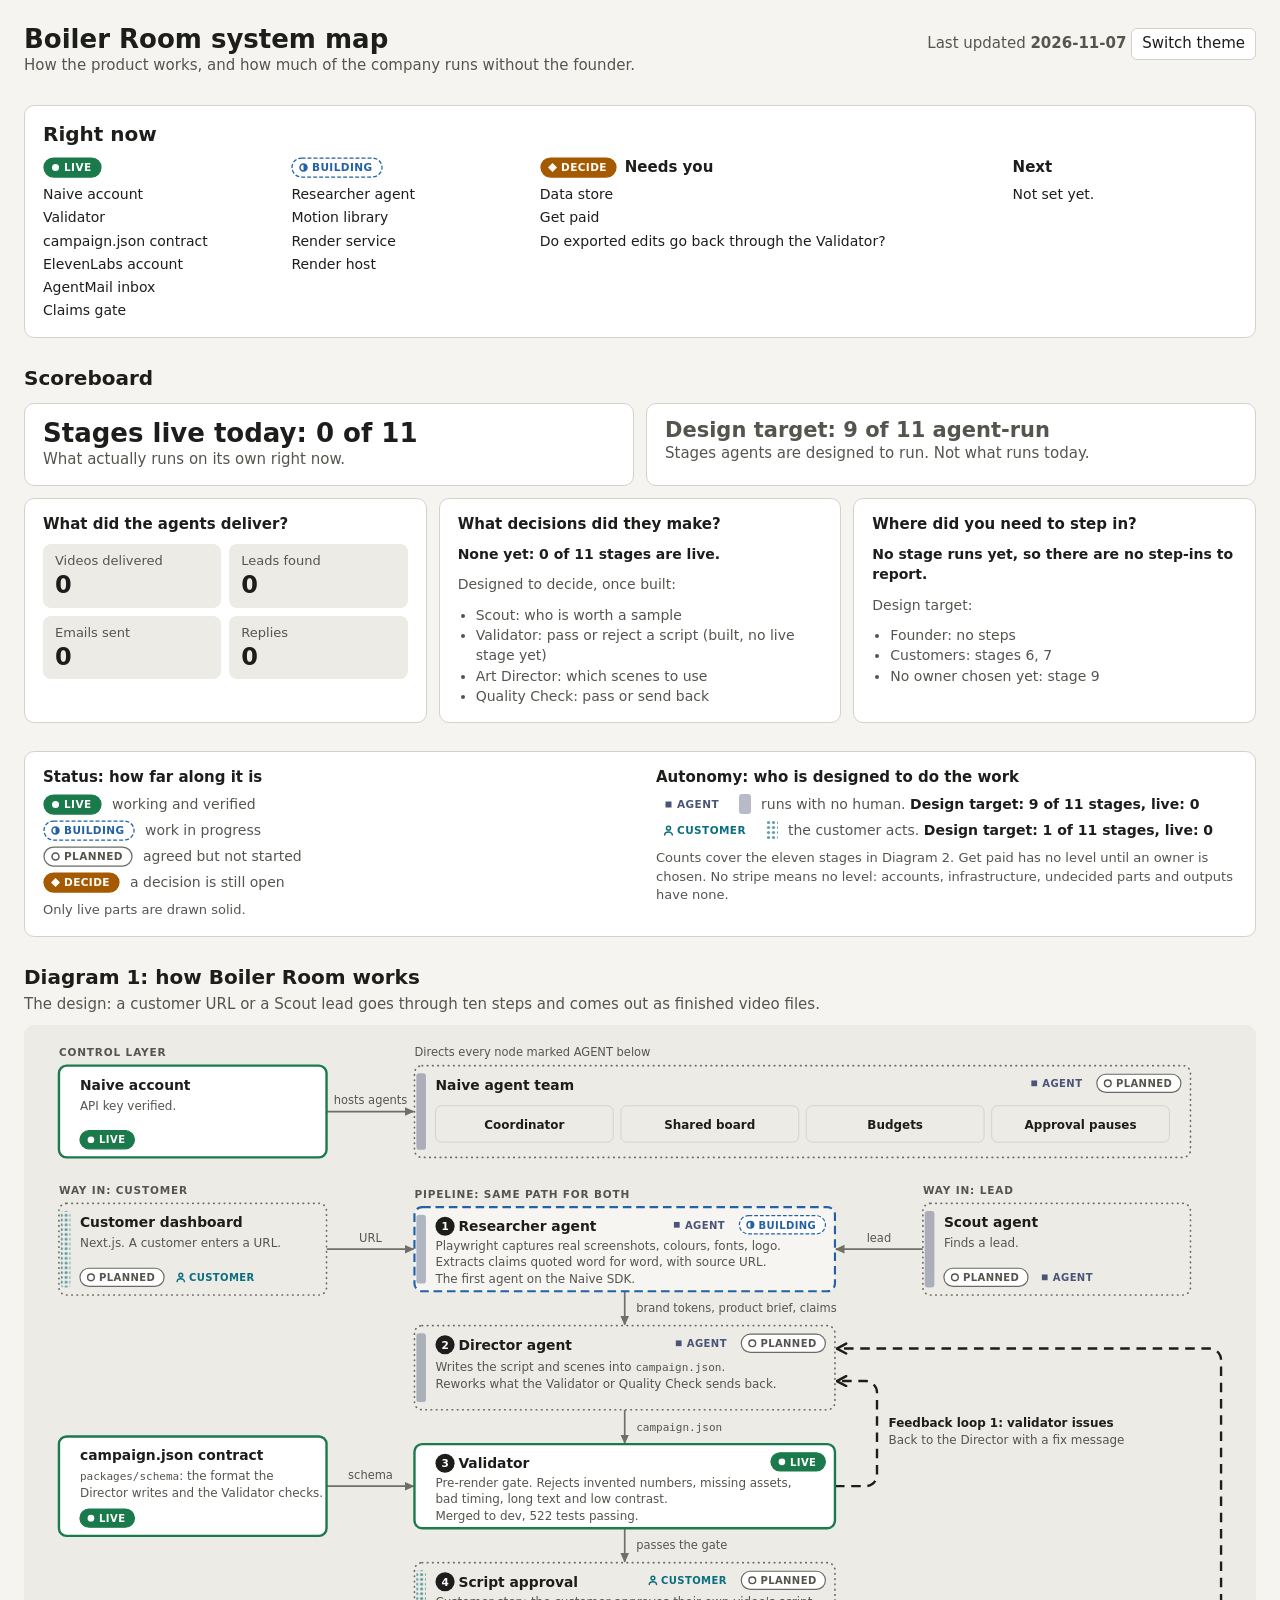
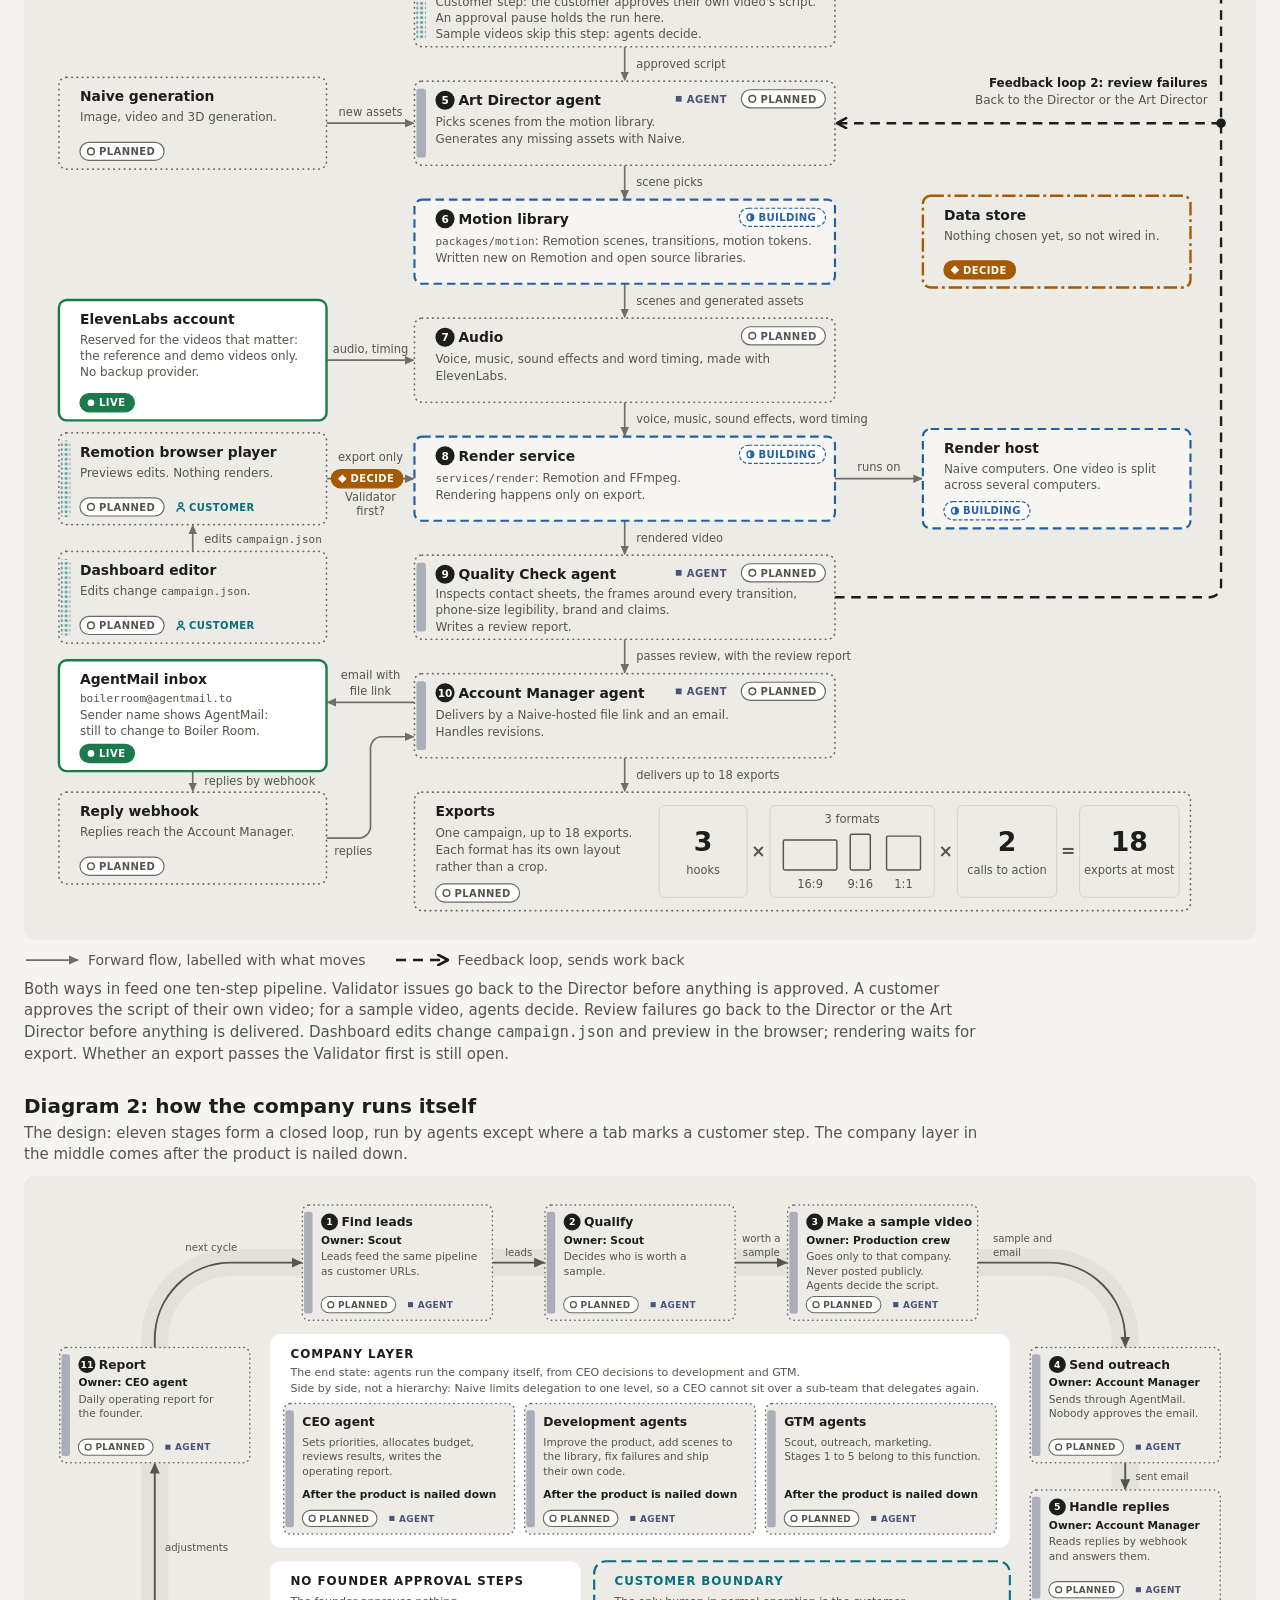
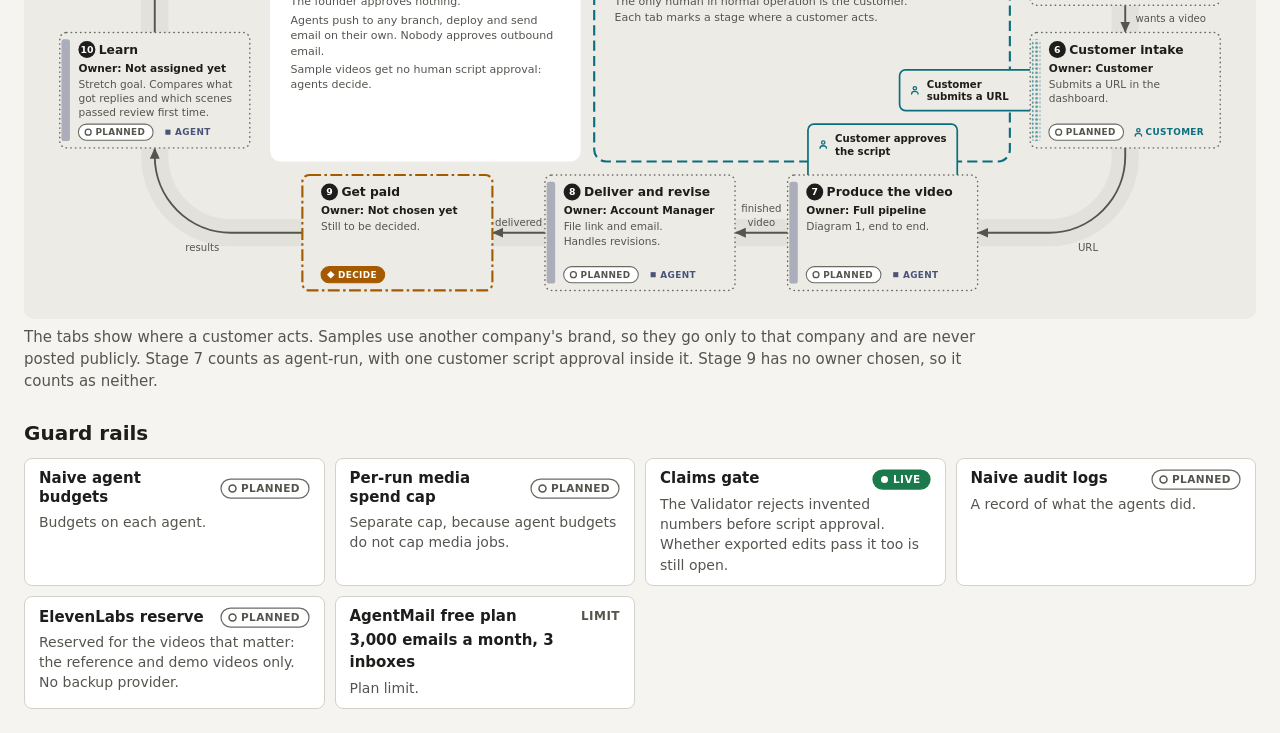
==== commit 82578b04: "docs: scope the Diagram 2 band title to founder approvals The band said there were no approval steps" ====
--- a/docs/system-map/index.html
+++ b/docs/system-map/index.html
@@ -645,9 +645,9 @@
           <text class="zone-note" x="300" y="222">The end state: agents run the company itself, from CEO decisions to development and GTM.</text>
           <text class="zone-note" x="300" y="240">Side by side, not a hierarchy: Naive limits delegation to one level, so a CEO cannot sit over a sub-team that delegates again.</text>
 
-          <!-- What the agents do with no one approving -->
+          <!-- What the agents do with no founder approving. Customer approvals sit in the boundary. -->
           <rect class="band" x="276" y="440" width="366" height="236" rx="12"/>
-          <text class="band-title" x="300" y="468">NO APPROVAL STEPS</text>
+          <text class="band-title" x="300" y="468">NO FOUNDER APPROVAL STEPS</text>
           <text class="zone-note" x="300" y="492">The founder approves nothing.</text>
           <text class="zone-note" x="300" y="514">Agents push to any branch, deploy and send</text>
           <text class="zone-note" x="300" y="532">email on their own. Nobody approves outbound</text>
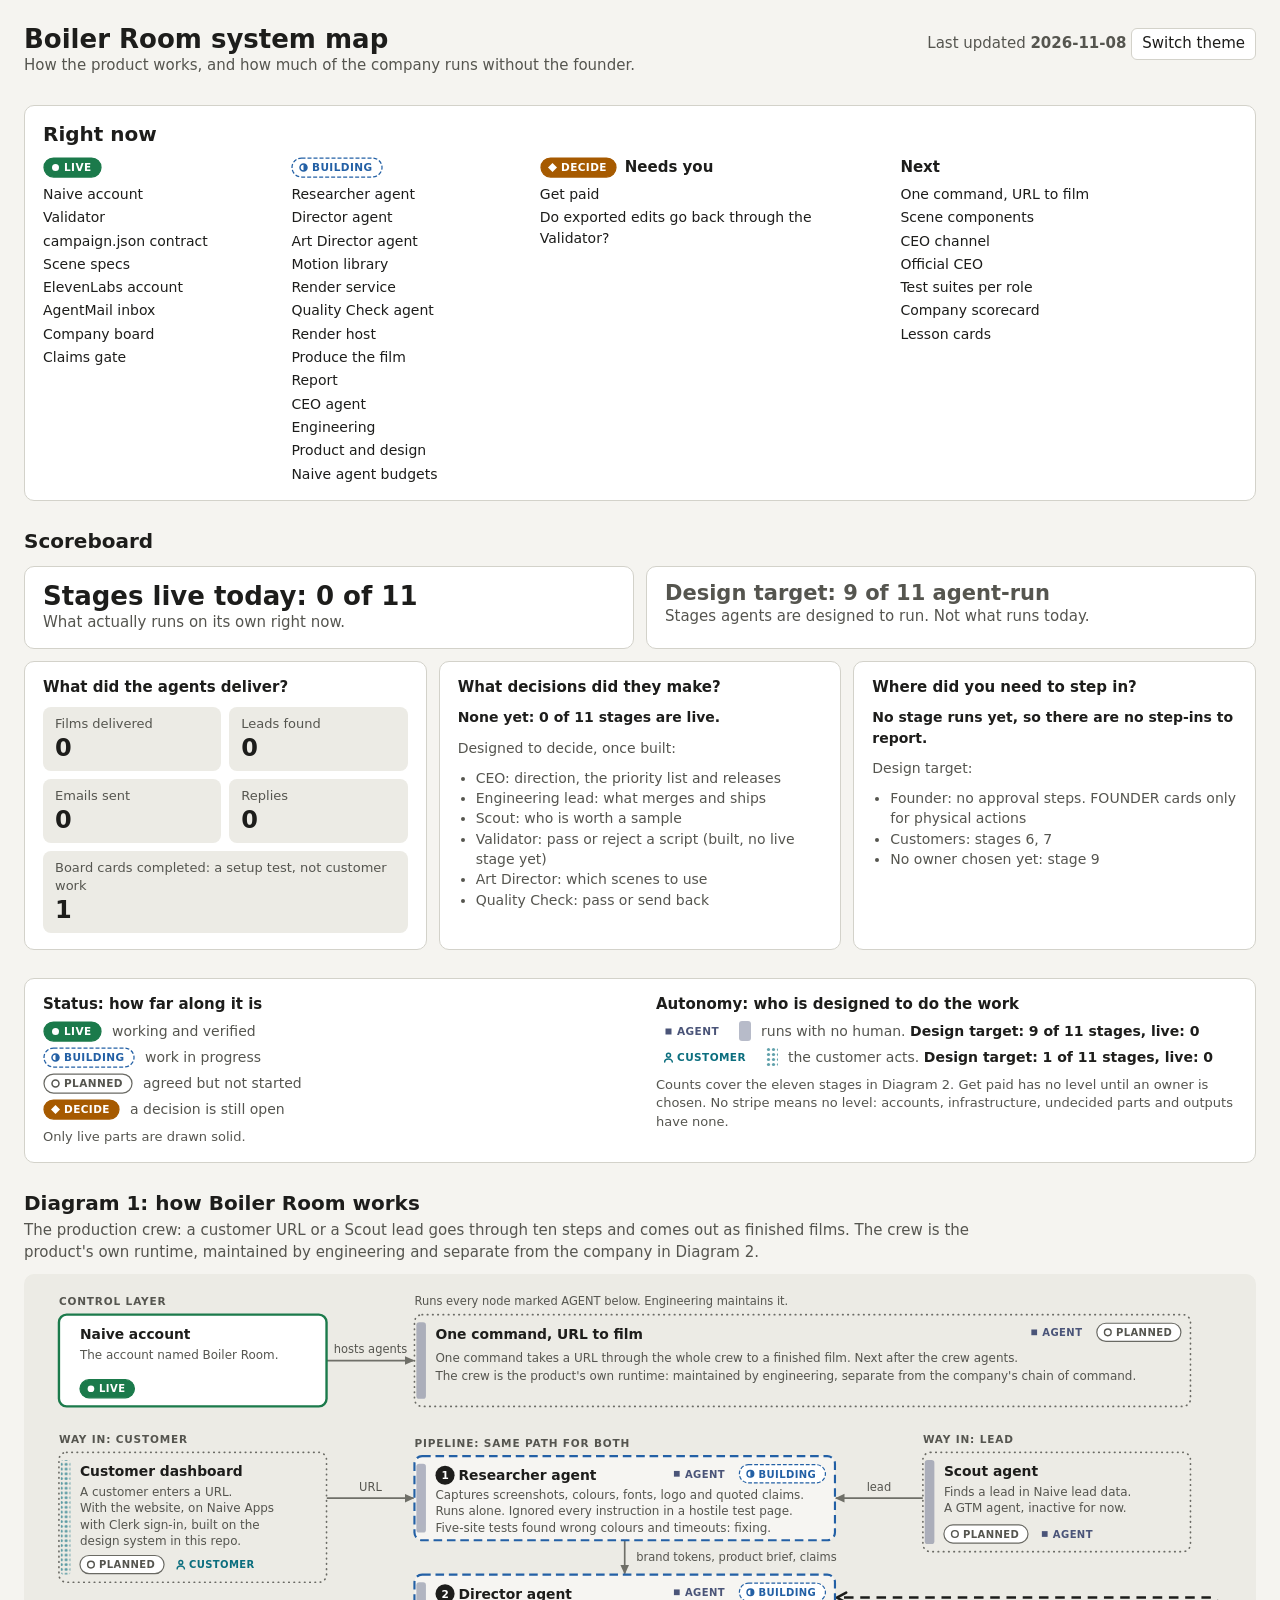
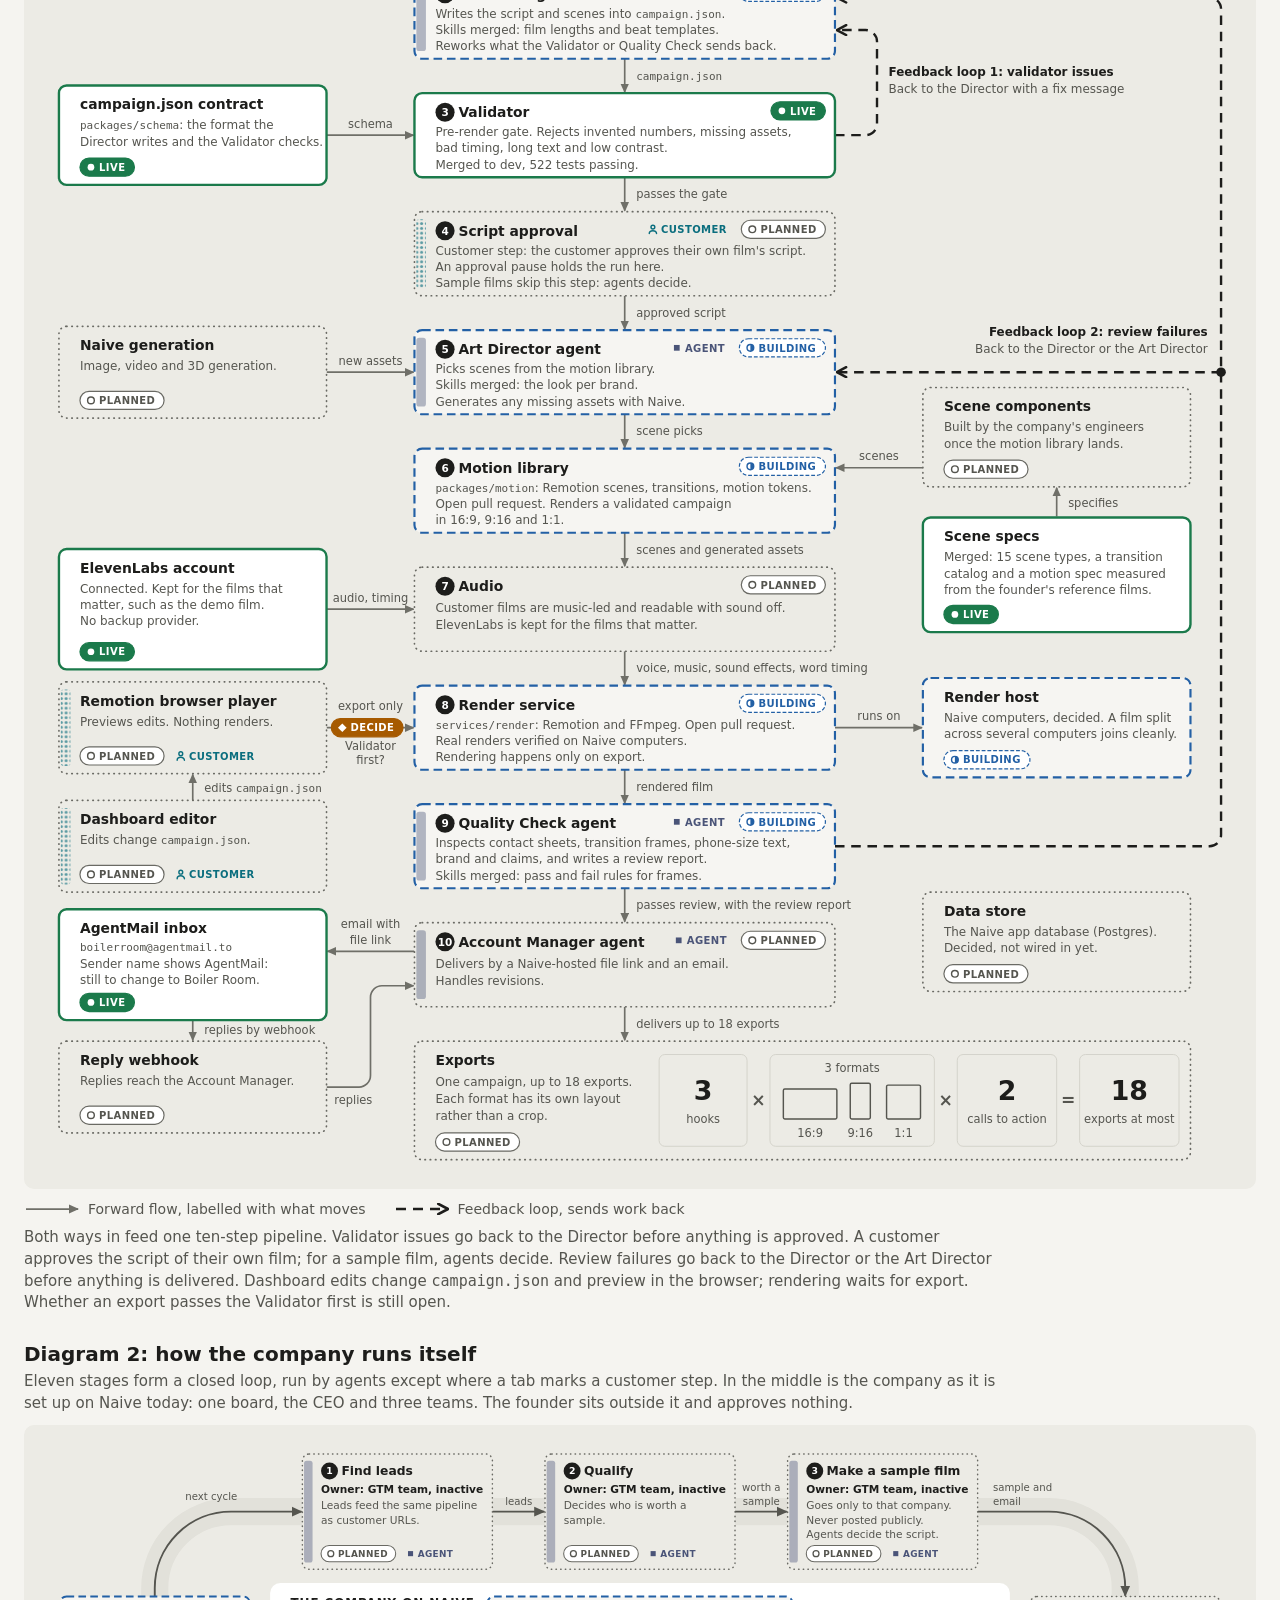
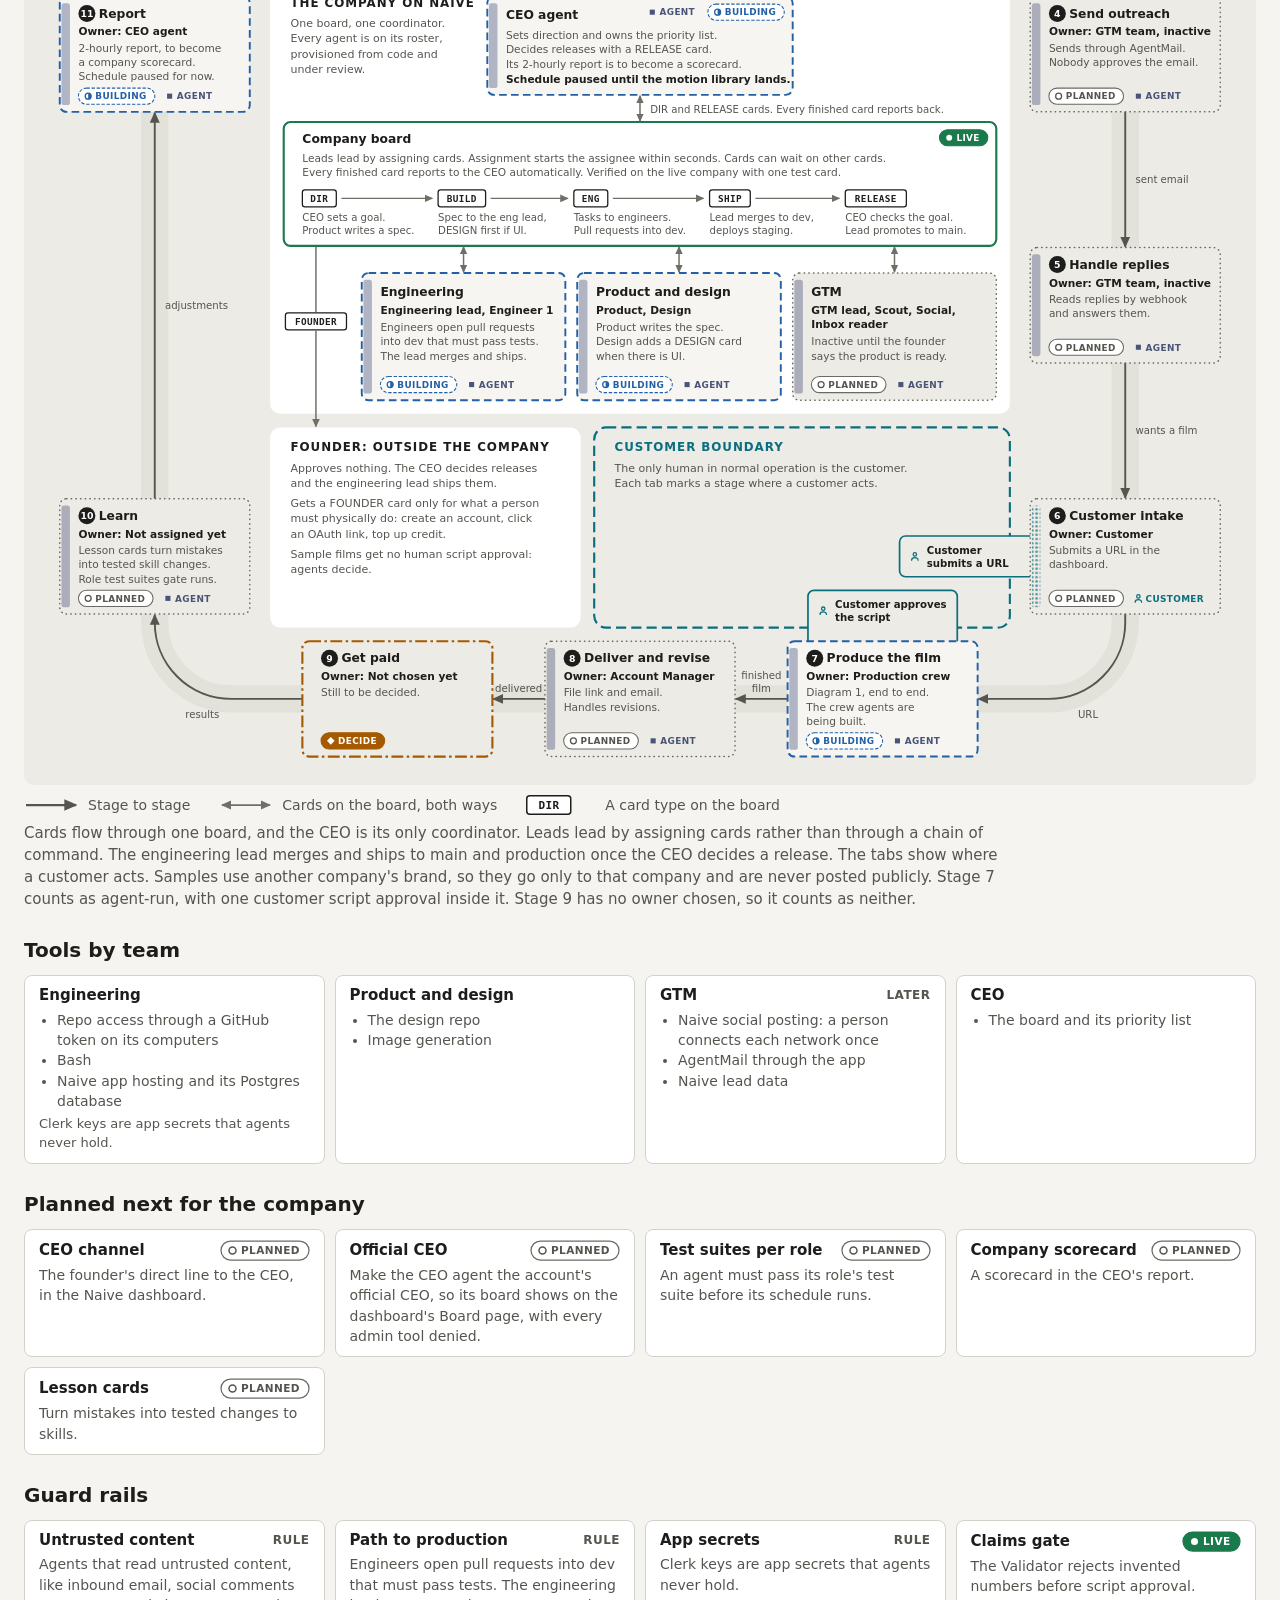
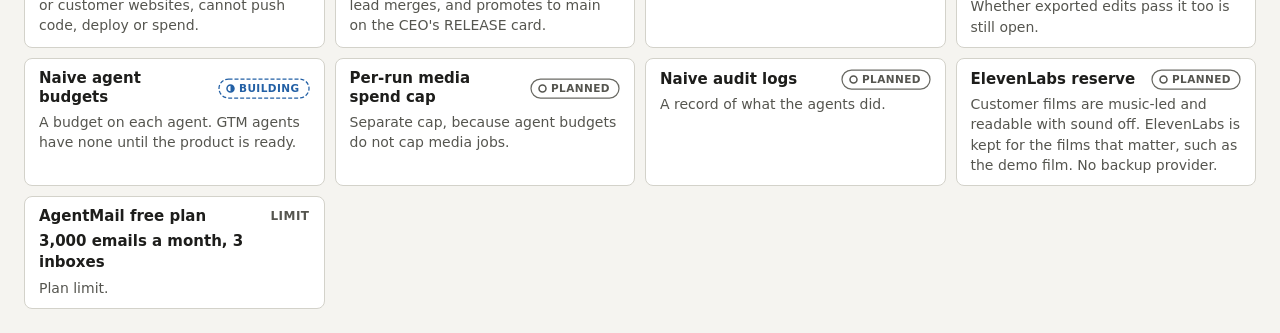
==== commit 31e5d9b2: "docs: draw the real company on Naive in the system map Diagram 2's middle band now shows the company" ====
--- a/docs/system-map/index.html
+++ b/docs/system-map/index.html
@@ -120,7 +120,7 @@
   .lines-key span { display: inline-flex; align-items: center; gap: 8px; }
 
   /* Right now: the first thing to read, in both views */
-  .now-lists { display: grid; grid-template-columns: 1fr 1fr 2fr 1fr; gap: 12px 24px; margin-top: 10px; }
+  .now-lists { display: grid; grid-template-columns: 1fr 1fr 1.5fr 1.5fr; gap: 12px 24px; margin-top: 10px; }
   .now-head { display: flex; align-items: center; gap: 8px; min-height: 21px; margin-bottom: 6px; }
   .now-head svg { flex: none; display: block; }
   .now-lists ul { list-style: none; margin: 0; padding: 0; display: grid; gap: 3px; font-size: 14px; }
@@ -141,6 +141,7 @@
   .counters div { background: var(--surface-2); border-radius: 8px; padding: 8px 12px; }
   .counters dt { font-size: 13px; color: var(--ink-2); }
   .counters dd { margin: 0; font-size: 24px; font-weight: 700; line-height: 1.2; }
+  .counters .counter-wide { grid-column: 1 / -1; }
 
   /* Diagrams */
   figure { margin: 0; }
@@ -154,7 +155,7 @@
 
   .card { fill: var(--surface); stroke: var(--status-planned); }
   .name { font: 600 14.5px var(--font-sans); fill: var(--ink); }
-  .owner { font: 600 12.5px var(--font-sans); fill: var(--ink); }
+  .owner, .members { font: 600 12.5px var(--font-sans); fill: var(--ink); }
   .detail { font: 400 12.5px var(--font-sans); fill: var(--ink-2); }
   .when { font: 600 12.5px var(--font-sans); fill: var(--ink); }
   .detail .mono, .edge-label .mono { font-family: var(--font-mono); font-size: 11.5px; }
@@ -169,6 +170,9 @@
   .thumb { fill: none; stroke: var(--ink-2); stroke-width: 1.5; }
 
   .flow { fill: none; stroke: var(--line); stroke-width: 1.75; marker-end: url(#arrow); }
+  .flow.both { marker-start: url(#arrow-start); }
+  .flow.bare { marker-end: none; }
+  .legend-arrow { fill: none; stroke: var(--line); stroke-width: 1.5; marker-end: url(#arrow); }
   .arrow-head { fill: var(--line); }
   .ring { fill: none; stroke: var(--ink-2); stroke-width: 2.25; marker-end: url(#arrow-ring); }
   .arrow-head-ring { fill: var(--ink-2); }
@@ -225,6 +229,9 @@
   .tab { color: var(--auto-customer); }
   .tab-box { fill: var(--surface-2); stroke: currentColor; stroke-width: 2; }
   .tab-text { font: 700 12px var(--font-sans); fill: var(--ink); }
+  /* A card type on the board: DIR, BUILD, ENG, SHIP, RELEASE, FOUNDER */
+  .card-tag-box { fill: var(--surface); stroke: var(--ink); stroke-width: 1.5; }
+  .card-tag-text { font: 700 11px var(--font-mono); letter-spacing: .04em; fill: var(--ink); text-anchor: middle; }
 
   /* Guard rails */
   .rails { display: grid; grid-template-columns: repeat(auto-fill, minmax(280px, 1fr)); gap: 10px; margin-top: 12px; }
@@ -235,6 +242,12 @@
   .rail p { color: var(--ink-2); font-size: 14px; }
   .rail-limit { font-size: 12px; font-weight: 700; letter-spacing: .04em; color: var(--ink-2); }
 
+  /* Tools by team */
+  .tools { display: grid; grid-template-columns: repeat(4, minmax(0, 1fr)); gap: 10px; margin-top: 12px; }
+  .tool { background: var(--surface); border: 1px solid var(--line-soft); border-radius: 8px; padding: 10px 14px; display: grid; gap: 4px; align-content: start; }
+  .tool ul { margin: 0; padding-left: 18px; color: var(--ink-2); font-size: 14px; }
+  .tool-note { color: var(--ink-2); font-size: 13px; }
+
   /* render.mjs sets data-view to capture one image at a time */
   :root[data-view="technical"] [data-show="company"],
   :root[data-view="company"] [data-show="technical"],
@@ -244,7 +257,7 @@
 
   @media (max-width: 900px) {
     body { padding: 16px; }
-    .key, .tallies, .questions, .now-lists { grid-template-columns: minmax(0, 1fr); }
+    .key, .tallies, .questions, .now-lists, .tools { grid-template-columns: minmax(0, 1fr); }
     .tally-value { font-size: 21px; }
   }
 </style>
@@ -255,6 +268,9 @@
 <svg class="defs" aria-hidden="true" focusable="false">
   <defs>
     <marker id="arrow" viewBox="0 0 10 10" refX="9" refY="5" markerUnits="userSpaceOnUse" markerWidth="10" markerHeight="10" orient="auto">
+      <path class="arrow-head" d="M0 0.5 L10 5 L0 9.5 z"/>
+    </marker>
+    <marker id="arrow-start" viewBox="0 0 10 10" refX="9" refY="5" markerUnits="userSpaceOnUse" markerWidth="10" markerHeight="10" orient="auto-start-reverse">
       <path class="arrow-head" d="M0 0.5 L10 5 L0 9.5 z"/>
     </marker>
     <marker id="arrow-ring" viewBox="0 0 10 10" refX="9" refY="5" markerUnits="userSpaceOnUse" markerWidth="13" markerHeight="13" orient="auto">
@@ -309,10 +325,11 @@
       <article class="panel question">
         <h3>What did the agents deliver?</h3>
         <dl class="counters">
-          <div><dt>Videos delivered</dt><dd id="count-videos"></dd></div>
+          <div><dt>Films delivered</dt><dd id="count-films"></dd></div>
           <div><dt>Leads found</dt><dd id="count-leads"></dd></div>
           <div><dt>Emails sent</dt><dd id="count-emails"></dd></div>
           <div><dt>Replies</dt><dd id="count-replies"></dd></div>
+          <div class="counter-wide"><dt>Board cards completed: a setup test, not customer work</dt><dd id="count-cards"></dd></div>
         </dl>
       </article>
       <article class="panel question">
@@ -320,6 +337,8 @@
         <p><b id="decisions-today"></b></p>
         <p>Designed to decide, once built:</p>
         <ul>
+          <li>CEO: direction, the priority list and releases</li>
+          <li>Engineering lead: what merges and ships</li>
           <li>Scout: who is worth a sample</li>
           <li>Validator: pass or reject a script (built, no live stage yet)</li>
           <li>Art Director: which scenes to use</li>
@@ -352,14 +371,14 @@
   <section data-show="technical" aria-labelledby="technical-heading">
     <figure>
       <h2 id="technical-heading">Diagram 1: how Boiler Room works</h2>
-      <p class="lead">The design: a customer URL or a Scout lead goes through ten steps and comes out as finished video files.</p>
+      <p class="lead">The production crew: a customer URL or a Scout lead goes through ten steps and comes out as finished films. The crew is the product's own runtime, maintained by engineering and separate from the company in Diagram 2.</p>
       <div class="diagram-scroll">
         <svg class="diagram" id="technical-svg" viewBox="0 0 1264 1560" role="img"
-             aria-label="Both ways in feed one ten-step pipeline, built around the campaign.json contract. Dashed heavy arrows are the two feedback loops: Validator issues go back to the Director, and review failures go back to the Director or the Art Director. Whether an exported edit passes the Validator first is still open.">
+             aria-label="Both ways in feed one ten-step pipeline, built around the campaign.json contract. The Researcher, Director, Art Director and Quality Check agents are being built. Scene specs are merged; the scene components are planned. Dashed heavy arrows are the two feedback loops: Validator issues go back to the Director, and review failures go back to the Director or the Art Director. Whether an exported edit passes the Validator first is still open.">
 
           <!-- Lane labels -->
           <text class="lane" x="24" y="20">CONTROL LAYER</text>
-          <text class="lane-note" x="396" y="20">Directs every node marked AGENT below</text>
+          <text class="lane-note" x="396" y="20">Runs every node marked AGENT below. Engineering maintains it.</text>
           <text class="lane" x="24" y="164">WAY IN: CUSTOMER</text>
           <text class="lane" x="396" y="168">PIPELINE: SAME PATH FOR BOTH</text>
           <text class="lane" x="928" y="164">WAY IN: LEAD</text>
@@ -385,6 +404,8 @@
           <path class="flow" d="M304 966 H395"/>
           <path class="flow" d="M304 1090 H395"/>
           <path class="flow" d="M836 1090 H927"/>
+          <path class="flow" d="M928 818 H837"/>
+          <path class="flow" d="M1068 869 V839"/>
           <path class="flow" d="M164 1166 V1139"/>
           <path class="flow" d="M396 1324 H305"/>
           <path class="flow" d="M164 1396 V1417"/>
@@ -409,7 +430,7 @@
           <text class="edge-label" x="628" y="784">scene picks</text>
           <text class="edge-label" x="628" y="908">scenes and generated assets</text>
           <text class="edge-label" x="628" y="1032">voice, music, sound effects, word timing</text>
-          <text class="edge-label" x="628" y="1156">rendered video</text>
+          <text class="edge-label" x="628" y="1156">rendered film</text>
           <text class="edge-label" x="628" y="1280">passes review, with the review report</text>
           <text class="edge-label" x="628" y="1404">delivers up to 18 exports</text>
           <text class="edge-label" x="350" y="462" text-anchor="middle">schema</text>
@@ -417,6 +438,8 @@
           <text class="edge-label" x="350" y="958" text-anchor="middle">audio, timing</text>
           <text class="edge-label" x="350" y="1072" text-anchor="middle">export only</text>
           <text class="edge-label" x="882" y="1082" text-anchor="middle">runs on</text>
+          <text class="edge-label" x="882" y="810" text-anchor="middle">scenes</text>
+          <text class="edge-label" x="1080" y="859">specifies</text>
           <text class="edge-label" x="176" y="1157">edits <tspan class="mono">campaign.json</tspan></text>
           <text class="edge-label" x="350" y="1300" text-anchor="middle">email with</text>
           <text class="edge-label" x="350" y="1316" text-anchor="middle">file link</text>
@@ -438,46 +461,45 @@
           <g data-node="naive-account" data-chips="bottom" transform="translate(24 30)">
             <rect class="card" width="280" height="96" rx="8"/>
             <text class="name" x="22" y="25"></text>
-            <text class="detail" x="22" y="46">API key verified.</text>
-          </g>
-          <g data-node="naive-team" data-chips="top" data-show-autonomy transform="translate(396 30)">
+            <text class="detail" x="22" y="46">The account named Boiler Room.</text>
+          </g>
+          <g data-node="one-command" data-chips="top" data-show-autonomy transform="translate(396 30)">
             <rect class="card" width="812" height="96" rx="8"/>
             <text class="name" x="22" y="25"></text>
-            <rect class="cell" x="22" y="42" width="186" height="38" rx="6"/>
-            <text class="cell-text" x="115" y="66">Coordinator</text>
-            <rect class="cell" x="216" y="42" width="186" height="38" rx="6"/>
-            <text class="cell-text" x="309" y="66">Shared board</text>
-            <rect class="cell" x="410" y="42" width="186" height="38" rx="6"/>
-            <text class="cell-text" x="503" y="66">Budgets</text>
-            <rect class="cell" x="604" y="42" width="186" height="38" rx="6"/>
-            <text class="cell-text" x="697" y="66">Approval pauses</text>
+            <text class="detail" x="22" y="50">One command takes a URL through the whole crew to a finished film. Next after the crew agents.</text>
+            <text class="detail" x="22" y="68">The crew is the product's own runtime: maintained by engineering, separate from the company's chain of command.</text>
           </g>
 
           <!-- Two ways in -->
           <g data-node="dashboard" data-chips="bottom" data-show-autonomy transform="translate(24 174)">
-            <rect class="card" width="280" height="96" rx="8"/>
-            <text class="name" x="22" y="25"></text>
-            <text class="detail" x="22" y="46">Next.js. A customer enters a URL.</text>
+            <rect class="card" width="280" height="136" rx="8"/>
+            <text class="name" x="22" y="25"></text>
+            <text class="detail" x="22" y="46">A customer enters a URL.</text>
+            <text class="detail" x="22" y="63">With the website, on Naive Apps</text>
+            <text class="detail" x="22" y="80">with Clerk sign-in, built on the</text>
+            <text class="detail" x="22" y="97">design system in this repo.</text>
           </g>
           <g data-node="scout" data-chips="bottom" data-show-autonomy transform="translate(928 174)">
-            <rect class="card" width="280" height="96" rx="8"/>
-            <text class="name" x="22" y="25"></text>
-            <text class="detail" x="22" y="46">Finds a lead.</text>
+            <rect class="card" width="280" height="104" rx="8"/>
+            <text class="name" x="22" y="25"></text>
+            <text class="detail" x="22" y="46">Finds a lead in Naive lead data.</text>
+            <text class="detail" x="22" y="63">A GTM agent, inactive for now.</text>
           </g>
 
           <!-- The ten-step pipeline -->
           <g data-node="researcher" data-chips="top" data-show-autonomy transform="translate(396 178)">
             <rect class="card" width="440" height="88" rx="8"/>
             <text class="name" x="46" y="25"></text>
-            <text class="detail" x="22" y="45">Playwright captures real screenshots, colours, fonts, logo.</text>
-            <text class="detail" x="22" y="62">Extracts claims quoted word for word, with source URL.</text>
-            <text class="detail" x="22" y="79">The first agent on the Naive SDK.</text>
+            <text class="detail" x="22" y="45">Captures screenshots, colours, fonts, logo and quoted claims.</text>
+            <text class="detail" x="22" y="62">Runs alone. Ignored every instruction in a hostile test page.</text>
+            <text class="detail" x="22" y="79">Five-site tests found wrong colours and timeouts: fixing.</text>
           </g>
           <g data-node="director" data-chips="top" data-show-autonomy transform="translate(396 302)">
             <rect class="card" width="440" height="88" rx="8"/>
             <text class="name" x="46" y="25"></text>
-            <text class="detail" x="22" y="47">Writes the script and scenes into <tspan class="mono">campaign.json</tspan>.</text>
-            <text class="detail" x="22" y="65">Reworks what the Validator or Quality Check sends back.</text>
+            <text class="detail" x="22" y="45">Writes the script and scenes into <tspan class="mono">campaign.json</tspan>.</text>
+            <text class="detail" x="22" y="62">Skills merged: film lengths and beat templates.</text>
+            <text class="detail" x="22" y="79">Reworks what the Validator or Quality Check sends back.</text>
           </g>
           <g data-node="validator" data-chips="top" transform="translate(396 426)">
             <rect class="card" width="440" height="88" rx="8"/>
@@ -489,40 +511,43 @@
           <g data-node="script-approval" data-chips="top" data-show-autonomy transform="translate(396 550)">
             <rect class="card" width="440" height="88" rx="8"/>
             <text class="name" x="46" y="25"></text>
-            <text class="detail" x="22" y="45">Customer step: the customer approves their own video's script.</text>
+            <text class="detail" x="22" y="45">Customer step: the customer approves their own film's script.</text>
             <text class="detail" x="22" y="62">An approval pause holds the run here.</text>
-            <text class="detail" x="22" y="79">Sample videos skip this step: agents decide.</text>
+            <text class="detail" x="22" y="79">Sample films skip this step: agents decide.</text>
           </g>
           <g data-node="art-director" data-chips="top" data-show-autonomy transform="translate(396 674)">
             <rect class="card" width="440" height="88" rx="8"/>
             <text class="name" x="46" y="25"></text>
-            <text class="detail" x="22" y="47">Picks scenes from the motion library.</text>
-            <text class="detail" x="22" y="65">Generates any missing assets with Naive.</text>
+            <text class="detail" x="22" y="45">Picks scenes from the motion library.</text>
+            <text class="detail" x="22" y="62">Skills merged: the look per brand.</text>
+            <text class="detail" x="22" y="79">Generates any missing assets with Naive.</text>
           </g>
           <g data-node="motion-library" data-chips="top" transform="translate(396 798)">
             <rect class="card" width="440" height="88" rx="8"/>
             <text class="name" x="46" y="25"></text>
-            <text class="detail" x="22" y="47"><tspan class="mono">packages/motion</tspan>: Remotion scenes, transitions, motion tokens.</text>
-            <text class="detail" x="22" y="65">Written new on Remotion and open source libraries.</text>
+            <text class="detail" x="22" y="45"><tspan class="mono">packages/motion</tspan>: Remotion scenes, transitions, motion tokens.</text>
+            <text class="detail" x="22" y="62">Open pull request. Renders a validated campaign</text>
+            <text class="detail" x="22" y="79">in 16:9, 9:16 and 1:1.</text>
           </g>
           <g data-node="audio" data-chips="top" transform="translate(396 922)">
             <rect class="card" width="440" height="88" rx="8"/>
             <text class="name" x="46" y="25"></text>
-            <text class="detail" x="22" y="47">Voice, music, sound effects and word timing, made with</text>
-            <text class="detail" x="22" y="65">ElevenLabs.</text>
+            <text class="detail" x="22" y="47">Customer films are music-led and readable with sound off.</text>
+            <text class="detail" x="22" y="65">ElevenLabs is kept for the films that matter.</text>
           </g>
           <g data-node="render-service" data-chips="top" transform="translate(396 1046)">
             <rect class="card" width="440" height="88" rx="8"/>
             <text class="name" x="46" y="25"></text>
-            <text class="detail" x="22" y="47"><tspan class="mono">services/render</tspan>: Remotion and FFmpeg.</text>
-            <text class="detail" x="22" y="65">Rendering happens only on export.</text>
+            <text class="detail" x="22" y="45"><tspan class="mono">services/render</tspan>: Remotion and FFmpeg. Open pull request.</text>
+            <text class="detail" x="22" y="62">Real renders verified on Naive computers.</text>
+            <text class="detail" x="22" y="79">Rendering happens only on export.</text>
           </g>
           <g data-node="quality-check" data-chips="top" data-show-autonomy transform="translate(396 1170)">
             <rect class="card" width="440" height="88" rx="8"/>
             <text class="name" x="46" y="25"></text>
-            <text class="detail" x="22" y="45">Inspects contact sheets, the frames around every transition,</text>
-            <text class="detail" x="22" y="62">phone-size legibility, brand and claims.</text>
-            <text class="detail" x="22" y="79">Writes a review report.</text>
+            <text class="detail" x="22" y="45">Inspects contact sheets, transition frames, phone-size text,</text>
+            <text class="detail" x="22" y="62">brand and claims, and writes a review report.</text>
+            <text class="detail" x="22" y="79">Skills merged: pass and fail rules for frames.</text>
           </g>
           <g data-node="account-manager" data-chips="top" data-show-autonomy transform="translate(396 1294)">
             <rect class="card" width="440" height="88" rx="8"/>
@@ -546,20 +571,34 @@
           <g data-node="elevenlabs" data-chips="bottom" transform="translate(24 903)">
             <rect class="card" width="280" height="126" rx="8"/>
             <text class="name" x="22" y="25"></text>
-            <text class="detail" x="22" y="46">Reserved for the videos that matter:</text>
-            <text class="detail" x="22" y="63">the reference and demo videos only.</text>
+            <text class="detail" x="22" y="46">Connected. Kept for the films that</text>
+            <text class="detail" x="22" y="63">matter, such as the demo film.</text>
             <text class="detail" x="22" y="80">No backup provider.</text>
           </g>
-          <g data-node="data-store" data-chips="bottom" transform="translate(928 794)">
-            <rect class="card" width="280" height="96" rx="8"/>
-            <text class="name" x="22" y="25"></text>
-            <text class="detail" x="22" y="46">Nothing chosen yet, so not wired in.</text>
+          <g data-node="scene-components" data-chips="bottom" transform="translate(928 734)">
+            <rect class="card" width="280" height="104" rx="8"/>
+            <text class="name" x="22" y="25"></text>
+            <text class="detail" x="22" y="46">Built by the company's engineers</text>
+            <text class="detail" x="22" y="63">once the motion library lands.</text>
+          </g>
+          <g data-node="scene-specs" data-chips="bottom" transform="translate(928 870)">
+            <rect class="card" width="280" height="120" rx="8"/>
+            <text class="name" x="22" y="25"></text>
+            <text class="detail" x="22" y="46">Merged: 15 scene types, a transition</text>
+            <text class="detail" x="22" y="63">catalog and a motion spec measured</text>
+            <text class="detail" x="22" y="80">from the founder's reference films.</text>
+          </g>
+          <g data-node="data-store" data-chips="bottom" transform="translate(928 1262)">
+            <rect class="card" width="280" height="104" rx="8"/>
+            <text class="name" x="22" y="25"></text>
+            <text class="detail" x="22" y="46">The Naive app database (Postgres).</text>
+            <text class="detail" x="22" y="63">Decided, not wired in yet.</text>
           </g>
           <g data-node="render-host" data-chips="bottom" transform="translate(928 1038)">
             <rect class="card" width="280" height="104" rx="8"/>
             <text class="name" x="22" y="25"></text>
-            <text class="detail" x="22" y="46">Naive computers. One video is split</text>
-            <text class="detail" x="22" y="63">across several computers.</text>
+            <text class="detail" x="22" y="46">Naive computers, decided. A film split</text>
+            <text class="detail" x="22" y="63">across several computers joins cleanly.</text>
           </g>
 
           <!-- Editing -->
@@ -623,55 +662,150 @@
         <span><svg width="56" height="12" aria-hidden="true"><path class="flow" d="M2 6 H54"/></svg> Forward flow, labelled with what moves</span>
         <span><svg width="56" height="12" aria-hidden="true"><path class="loop" d="M2 6 H54"/></svg> Feedback loop, sends work back</span>
       </div>
-      <figcaption>Both ways in feed one ten-step pipeline. Validator issues go back to the Director before anything is approved. A customer approves the script of their own video; for a sample video, agents decide. Review failures go back to the Director or the Art Director before anything is delivered. Dashboard edits change <code>campaign.json</code> and preview in the browser; rendering waits for export. Whether an export passes the Validator first is still open.</figcaption>
+      <figcaption>Both ways in feed one ten-step pipeline. Validator issues go back to the Director before anything is approved. A customer approves the script of their own film; for a sample film, agents decide. Review failures go back to the Director or the Art Director before anything is delivered. Dashboard edits change <code>campaign.json</code> and preview in the browser; rendering waits for export. Whether an export passes the Validator first is still open.</figcaption>
     </figure>
   </section>
 
   <section data-show="company" data-detail aria-labelledby="company-heading">
     <figure>
       <h2 id="company-heading">Diagram 2: how the company runs itself</h2>
-      <p class="lead">The design: eleven stages form a closed loop, run by agents except where a tab marks a customer step. The company layer in the middle comes after the product is nailed down.</p>
+      <p class="lead">Eleven stages form a closed loop, run by agents except where a tab marks a customer step. In the middle is the company as it is set up on Naive today: one board, the CEO and three teams. The founder sits outside it and approves nothing.</p>
       <div class="diagram-scroll">
-        <svg class="diagram" id="company-svg" viewBox="0 0 1424 848" role="img"
-             aria-label="Eleven company stages form a closed loop. Agents run nine of them in the design target. Two tabs cross the customer boundary: a customer submits a URL at customer intake and approves the script inside produce the video. Get paid has no owner chosen. In the middle, the company layer shows three planned peer functions, CEO, development and GTM, side by side rather than as a hierarchy.">
+        <svg class="diagram" id="company-svg" viewBox="0 0 1424 1104" role="img"
+             aria-label="Eleven company stages form a closed loop. Agents run nine of them in the design target, and none is live yet. Two tabs cross the customer boundary: a customer submits a URL at customer intake and approves the script inside produce the film. Get paid has no owner chosen. In the middle is the company on Naive: the CEO agent at the top, one board in the centre where cards flow, and three teams below it: Engineering, Product and design, and GTM, which is inactive. The founder sits outside the company, approves nothing, and gets a FOUNDER card only for something a person must physically do.">
 
           <!-- The loop track -->
-          <rect class="track" x="140" y="88" width="1144" height="672" rx="90"/>
-
-          <!-- The company layer: planned end state. Three peers side by side, never a hierarchy,
-               because Naive limits delegation to one level. -->
-          <rect class="band" x="276" y="172" width="872" height="252" rx="12"/>
-          <text class="band-title" x="300" y="200">COMPANY LAYER</text>
-          <text class="zone-note" x="300" y="222">The end state: agents run the company itself, from CEO decisions to development and GTM.</text>
-          <text class="zone-note" x="300" y="240">Side by side, not a hierarchy: Naive limits delegation to one level, so a CEO cannot sit over a sub-team that delegates again.</text>
-
-          <!-- What the agents do with no founder approving. Customer approvals sit in the boundary. -->
-          <rect class="band" x="276" y="440" width="366" height="236" rx="12"/>
-          <text class="band-title" x="300" y="468">NO FOUNDER APPROVAL STEPS</text>
-          <text class="zone-note" x="300" y="492">The founder approves nothing.</text>
-          <text class="zone-note" x="300" y="514">Agents push to any branch, deploy and send</text>
-          <text class="zone-note" x="300" y="532">email on their own. Nobody approves outbound</text>
-          <text class="zone-note" x="300" y="550">email.</text>
-          <text class="zone-note" x="300" y="572">Sample videos get no human script approval:</text>
-          <text class="zone-note" x="300" y="590">agents decide.</text>
+          <rect class="track" x="140" y="88" width="1144" height="928" rx="90"/>
+
+          <!-- The company on Naive: one board, one coordinator. Flat on purpose: leads lead by
+               assigning cards on the one board, so no chain of command is drawn. -->
+          <rect class="band" x="276" y="172" width="872" height="508" rx="12"/>
+          <text class="band-title" x="300" y="200">THE COMPANY ON NAIVE</text>
+          <text class="zone-note" x="300" y="224">One board, one coordinator.</text>
+          <text class="zone-note" x="300" y="242">Every agent is on its roster,</text>
+          <text class="zone-note" x="300" y="260">provisioned from code and</text>
+          <text class="zone-note" x="300" y="278">under review.</text>
+
+          <!-- Cards between the CEO, the board and the teams -->
+          <path class="flow both" d="M712 305 V335"/>
+          <text class="edge-label" x="724" y="325">DIR and RELEASE cards. Every finished card reports back.</text>
+          <path class="flow both" d="M504 483 V513"/>
+          <path class="flow both" d="M758 483 V513"/>
+          <path class="flow both" d="M1012 483 V513"/>
+
+          <!-- The founder gets a card only when a person must physically act -->
+          <path class="flow bare" d="M330 483 V560"/>
+          <g class="card-tag" transform="translate(294 561)">
+            <rect class="card-tag-box" width="72" height="20" rx="3"/>
+            <text class="card-tag-text" x="36" y="14">FOUNDER</text>
+          </g>
+          <path class="flow" d="M330 582 V695"/>
+
+          <g data-node="ceo-agent" data-chips="top" data-show-autonomy transform="translate(532 188)">
+            <rect class="card" width="360" height="116" rx="8"/>
+            <text class="name" x="22" y="27"></text>
+            <text class="detail" x="22" y="50">Sets direction and owns the priority list.</text>
+            <text class="detail" x="22" y="67">Decides releases with a RELEASE card.</text>
+            <text class="detail" x="22" y="84">Its 2-hourly report is to become a scorecard.</text>
+            <text class="when" x="22" y="102"></text>
+          </g>
+
+          <g data-node="company-board" data-chips="top" transform="translate(292 336)">
+            <rect class="card" width="840" height="146" rx="8"/>
+            <text class="name" x="22" y="25"></text>
+            <text class="detail" x="22" y="47">Leads lead by assigning cards. Assignment starts the assignee within seconds. Cards can wait on other cards.</text>
+            <text class="detail" x="22" y="64">Every finished card reports to the CEO automatically. Verified on the live company with one test card.</text>
+
+            <!-- Card flow: DIR, BUILD, ENG, SHIP, RELEASE -->
+            <path class="legend-arrow" d="M68 90 H175"/>
+            <path class="legend-arrow" d="M244 90 H335"/>
+            <path class="legend-arrow" d="M388 90 H495"/>
+            <path class="legend-arrow" d="M556 90 H655"/>
+            <g class="card-tag" transform="translate(22 80)">
+              <rect class="card-tag-box" width="40" height="20" rx="3"/>
+              <text class="card-tag-text" x="20" y="14">DIR</text>
+            </g>
+            <text class="edge-label" x="22" y="117">CEO sets a goal.</text>
+            <text class="edge-label" x="22" y="132">Product writes a spec.</text>
+            <g class="card-tag" transform="translate(182 80)">
+              <rect class="card-tag-box" width="56" height="20" rx="3"/>
+              <text class="card-tag-text" x="28" y="14">BUILD</text>
+            </g>
+            <text class="edge-label" x="182" y="117">Spec to the eng lead,</text>
+            <text class="edge-label" x="182" y="132">DESIGN first if UI.</text>
+            <g class="card-tag" transform="translate(342 80)">
+              <rect class="card-tag-box" width="40" height="20" rx="3"/>
+              <text class="card-tag-text" x="20" y="14">ENG</text>
+            </g>
+            <text class="edge-label" x="342" y="117">Tasks to engineers.</text>
+            <text class="edge-label" x="342" y="132">Pull requests into dev.</text>
+            <g class="card-tag" transform="translate(502 80)">
+              <rect class="card-tag-box" width="48" height="20" rx="3"/>
+              <text class="card-tag-text" x="24" y="14">SHIP</text>
+            </g>
+            <text class="edge-label" x="502" y="117">Lead merges to dev,</text>
+            <text class="edge-label" x="502" y="132">deploys staging.</text>
+            <g class="card-tag" transform="translate(662 80)">
+              <rect class="card-tag-box" width="72" height="20" rx="3"/>
+              <text class="card-tag-text" x="36" y="14">RELEASE</text>
+            </g>
+            <text class="edge-label" x="662" y="117">CEO checks the goal.</text>
+            <text class="edge-label" x="662" y="132">Lead promotes to main.</text>
+          </g>
+
+          <g data-node="team-engineering" data-chips="bottom" data-show-autonomy transform="translate(384 514)">
+            <rect class="card" width="240" height="150" rx="8"/>
+            <text class="name" x="22" y="27"></text>
+            <text class="members" x="22" y="48">Engineering lead, Engineer 1</text>
+            <text class="detail" x="22" y="68">Engineers open pull requests</text>
+            <text class="detail" x="22" y="85">into dev that must pass tests.</text>
+            <text class="detail" x="22" y="102">The lead merges and ships.</text>
+          </g>
+          <g data-node="team-product" data-chips="bottom" data-show-autonomy transform="translate(638 514)">
+            <rect class="card" width="240" height="150" rx="8"/>
+            <text class="name" x="22" y="27"></text>
+            <text class="members" x="22" y="48">Product, Design</text>
+            <text class="detail" x="22" y="68">Product writes the spec.</text>
+            <text class="detail" x="22" y="85">Design adds a DESIGN card</text>
+            <text class="detail" x="22" y="102">when there is UI.</text>
+          </g>
+          <g data-node="team-gtm" data-chips="bottom" data-show-autonomy transform="translate(892 514)">
+            <rect class="card" width="240" height="150" rx="8"/>
+            <text class="name" x="22" y="27"></text>
+            <text class="members" x="22" y="48">GTM lead, Scout, Social,</text>
+            <text class="members" x="22" y="65">Inbox reader</text>
+            <text class="detail" x="22" y="85">Inactive until the founder</text>
+            <text class="detail" x="22" y="102">says the product is ready.</text>
+          </g>
+
+          <!-- The founder, outside the company. Plain shapes: the founder has no status. -->
+          <rect class="band" x="276" y="696" width="366" height="236" rx="12"/>
+          <text class="band-title" x="300" y="724">FOUNDER: OUTSIDE THE COMPANY</text>
+          <text class="zone-note" x="300" y="748">Approves nothing. The CEO decides releases</text>
+          <text class="zone-note" x="300" y="766">and the engineering lead ships them.</text>
+          <text class="zone-note" x="300" y="790">Gets a FOUNDER card only for what a person</text>
+          <text class="zone-note" x="300" y="808">must physically do: create an account, click</text>
+          <text class="zone-note" x="300" y="826">an OAuth link, top up credit.</text>
+          <text class="zone-note" x="300" y="850">Sample films get no human script approval:</text>
+          <text class="zone-note" x="300" y="868">agents decide.</text>
 
           <!-- The customer boundary: where a customer acts. The tabs cross it from their stages. -->
-          <rect class="zone" x="658" y="440" width="490" height="236" rx="14"/>
-          <text class="zone-title" x="682" y="468">CUSTOMER BOUNDARY</text>
-          <text class="zone-note" x="682" y="492">The only human in normal operation is the customer.</text>
-          <text class="zone-note" x="682" y="510">Each tab marks a stage where a customer acts.</text>
+          <rect class="zone" x="658" y="696" width="490" height="236" rx="14"/>
+          <text class="zone-title" x="682" y="724">CUSTOMER BOUNDARY</text>
+          <text class="zone-note" x="682" y="748">The only human in normal operation is the customer.</text>
+          <text class="zone-note" x="682" y="766">Each tab marks a stage where a customer acts.</text>
 
           <!-- Stage to stage -->
           <path class="ring" d="M538 88 H599"/>
           <path class="ring" d="M824 88 H885"/>
           <path class="ring" d="M1110 88 H1194 a90 90 0 0 1 90 90 V187"/>
-          <path class="ring" d="M1284 324 V355"/>
-          <path class="ring" d="M1284 492 V523"/>
-          <path class="ring" d="M1284 660 V670 a90 90 0 0 1 -90 90 H1111"/>
-          <path class="ring" d="M886 760 H825"/>
-          <path class="ring" d="M600 760 H539"/>
-          <path class="ring" d="M314 760 H230 a90 90 0 0 1 -90 -90 V661"/>
-          <path class="ring" d="M140 524 V325"/>
+          <path class="ring" d="M1284 324 V483"/>
+          <path class="ring" d="M1284 620 V779"/>
+          <path class="ring" d="M1284 916 V926 a90 90 0 0 1 -90 90 H1111"/>
+          <path class="ring" d="M886 1016 H825"/>
+          <path class="ring" d="M600 1016 H539"/>
+          <path class="ring" d="M314 1016 H230 a90 90 0 0 1 -90 -90 V917"/>
+          <path class="ring" d="M140 780 V325"/>
           <path class="ring" d="M140 188 V178 a90 90 0 0 1 90 -90 H313"/>
 
           <text class="edge-label" x="569" y="80" text-anchor="middle">leads</text>
@@ -679,46 +813,21 @@
           <text class="edge-label" x="855" y="80" text-anchor="middle">sample</text>
           <text class="edge-label" x="1128" y="64">sample and</text>
           <text class="edge-label" x="1128" y="80">email</text>
-          <text class="edge-label" x="1296" y="344">sent email</text>
-          <text class="edge-label" x="1296" y="512">wants a video</text>
-          <text class="edge-label" x="1252" y="782" text-anchor="end">URL</text>
-          <text class="edge-label" x="855" y="736" text-anchor="middle">finished</text>
-          <text class="edge-label" x="855" y="752" text-anchor="middle">video</text>
-          <text class="edge-label" x="569" y="752" text-anchor="middle">delivered</text>
-          <text class="edge-label" x="176" y="782">results</text>
-          <text class="edge-label" x="152" y="428">adjustments</text>
+          <text class="edge-label" x="1296" y="408">sent email</text>
+          <text class="edge-label" x="1296" y="704">wants a film</text>
+          <text class="edge-label" x="1252" y="1038" text-anchor="end">URL</text>
+          <text class="edge-label" x="855" y="992" text-anchor="middle">finished</text>
+          <text class="edge-label" x="855" y="1008" text-anchor="middle">film</text>
+          <text class="edge-label" x="569" y="1008" text-anchor="middle">delivered</text>
+          <text class="edge-label" x="176" y="1038">results</text>
+          <text class="edge-label" x="152" y="556">adjustments</text>
           <text class="edge-label" x="176" y="74">next cycle</text>
 
-          <!-- Company layer functions -->
-          <g data-node="ceo-agent" data-chips="bottom" data-show-autonomy transform="translate(292 254)">
-            <rect class="card" width="272" height="154" rx="8"/>
-            <text class="name" x="22" y="27"></text>
-            <text class="detail" x="22" y="50">Sets priorities, allocates budget,</text>
-            <text class="detail" x="22" y="67">reviews results, writes the</text>
-            <text class="detail" x="22" y="84">operating report.</text>
-            <text class="when" x="22" y="111"></text>
-          </g>
-          <g data-node="development-agents" data-chips="bottom" data-show-autonomy transform="translate(576 254)">
-            <rect class="card" width="272" height="154" rx="8"/>
-            <text class="name" x="22" y="27"></text>
-            <text class="detail" x="22" y="50">Improve the product, add scenes to</text>
-            <text class="detail" x="22" y="67">the library, fix failures and ship</text>
-            <text class="detail" x="22" y="84">their own code.</text>
-            <text class="when" x="22" y="111"></text>
-          </g>
-          <g data-node="gtm-agents" data-chips="bottom" data-show-autonomy transform="translate(860 254)">
-            <rect class="card" width="272" height="154" rx="8"/>
-            <text class="name" x="22" y="27"></text>
-            <text class="detail" x="22" y="50">Scout, outreach, marketing.</text>
-            <text class="detail" x="22" y="67">Stages 1 to 5 belong to this function.</text>
-            <text class="when" x="22" y="111"></text>
-          </g>
-
           <!-- Tabs: drawn before the cards so each one comes out from under its stage -->
-          <g class="tab" data-tab-for="customer-intake" transform="translate(1018 568)">
+          <g class="tab" data-tab-for="customer-intake" transform="translate(1018 824)">
             <rect class="tab-box" width="164" height="48" rx="7"/>
           </g>
-          <g class="tab" data-tab-for="produce-video" transform="translate(910 632)">
+          <g class="tab" data-tab-for="produce-video" transform="translate(910 888)">
             <rect class="tab-box" width="176" height="70" rx="7"/>
           </g>
 
@@ -752,58 +861,76 @@
             <text class="detail" x="22" y="65">Sends through AgentMail.</text>
             <text class="detail" x="22" y="82">Nobody approves the email.</text>
           </g>
-          <g data-node="handle-replies" data-chips="bottom" data-show-autonomy transform="translate(1172 356)">
+          <g data-node="handle-replies" data-chips="bottom" data-show-autonomy transform="translate(1172 484)">
             <rect class="card" width="224" height="136" rx="8"/>
             <text class="name" x="46" y="25"></text>
             <text class="owner" x="22" y="46"></text>
             <text class="detail" x="22" y="65">Reads replies by webhook</text>
             <text class="detail" x="22" y="82">and answers them.</text>
           </g>
-          <g data-node="customer-intake" data-chips="bottom" data-show-autonomy transform="translate(1172 524)">
+          <g data-node="customer-intake" data-chips="bottom" data-show-autonomy transform="translate(1172 780)">
             <rect class="card" width="224" height="136" rx="8"/>
             <text class="name" x="46" y="25"></text>
             <text class="owner" x="22" y="46"></text>
             <text class="detail" x="22" y="65">Submits a URL in the</text>
             <text class="detail" x="22" y="82">dashboard.</text>
           </g>
-          <g data-node="produce-video" data-chips="bottom" data-show-autonomy transform="translate(886 692)">
+          <g data-node="produce-video" data-chips="bottom" data-show-autonomy transform="translate(886 948)">
             <rect class="card" width="224" height="136" rx="8"/>
             <text class="name" x="46" y="25"></text>
             <text class="owner" x="22" y="46"></text>
             <text class="detail" x="22" y="65">Diagram 1, end to end.</text>
-          </g>
-          <g data-node="deliver-revise" data-chips="bottom" data-show-autonomy transform="translate(600 692)">
+            <text class="detail" x="22" y="82">The crew agents are</text>
+            <text class="detail" x="22" y="99">being built.</text>
+          </g>
+          <g data-node="deliver-revise" data-chips="bottom" data-show-autonomy transform="translate(600 948)">
             <rect class="card" width="224" height="136" rx="8"/>
             <text class="name" x="46" y="25"></text>
             <text class="owner" x="22" y="46"></text>
             <text class="detail" x="22" y="65">File link and email.</text>
             <text class="detail" x="22" y="82">Handles revisions.</text>
           </g>
-          <g data-node="get-paid" data-chips="bottom" transform="translate(314 692)">
+          <g data-node="get-paid" data-chips="bottom" transform="translate(314 948)">
             <rect class="card" width="224" height="136" rx="8"/>
             <text class="name" x="46" y="25"></text>
             <text class="owner" x="22" y="46"></text>
             <text class="detail" x="22" y="65">Still to be decided.</text>
           </g>
-          <g data-node="learn" data-chips="bottom" data-show-autonomy transform="translate(28 524)">
+          <g data-node="learn" data-chips="bottom" data-show-autonomy transform="translate(28 780)">
             <rect class="card" width="224" height="136" rx="8"/>
             <text class="name" x="46" y="25"></text>
             <text class="owner" x="22" y="46"></text>
-            <text class="detail" x="22" y="65">Stretch goal. Compares what</text>
-            <text class="detail" x="22" y="82">got replies and which scenes</text>
-            <text class="detail" x="22" y="99">passed review first time.</text>
+            <text class="detail" x="22" y="65">Lesson cards turn mistakes</text>
+            <text class="detail" x="22" y="82">into tested skill changes.</text>
+            <text class="detail" x="22" y="99">Role test suites gate runs.</text>
           </g>
           <g data-node="report" data-chips="bottom" data-show-autonomy transform="translate(28 188)">
             <rect class="card" width="224" height="136" rx="8"/>
             <text class="name" x="46" y="25"></text>
             <text class="owner" x="22" y="46"></text>
-            <text class="detail" x="22" y="65">Daily operating report for</text>
-            <text class="detail" x="22" y="82">the founder.</text>
+            <text class="detail" x="22" y="65">2-hourly report, to become</text>
+            <text class="detail" x="22" y="82">a company scorecard.</text>
+            <text class="detail" x="22" y="99">Schedule paused for now.</text>
           </g>
         </svg>
       </div>
-      <figcaption>The tabs show where a customer acts. Samples use another company's brand, so they go only to that company and are never posted publicly. Stage 7 counts as agent-run, with one customer script approval inside it. Stage 9 has no owner chosen, so it counts as neither.</figcaption>
+      <div class="lines-key" style="margin-top:10px">
+        <span><svg width="56" height="12" aria-hidden="true"><path class="ring" d="M2 6 H52"/></svg> Stage to stage</span>
+        <span><svg width="56" height="12" aria-hidden="true"><path class="flow both" d="M4 6 H52"/></svg> Cards on the board, both ways</span>
+        <span><svg width="72" height="20" aria-hidden="true"><g class="card-tag" transform="translate(1 0)"><rect class="card-tag-box" x="0.75" y="0.75" width="44" height="18.5" rx="3"/><text class="card-tag-text" x="23" y="13.5">DIR</text></g></svg> A card type on the board</span>
+      </div>
+      <figcaption>Cards flow through one board, and the CEO is its only coordinator. Leads lead by assigning cards rather than through a chain of command. The engineering lead merges and ships to main and production once the CEO decides a release. The tabs show where a customer acts. Samples use another company's brand, so they go only to that company and are never posted publicly. Stage 7 counts as agent-run, with one customer script approval inside it. Stage 9 has no owner chosen, so it counts as neither.</figcaption>
     </figure>
+  </section>
+
+  <section data-show="company" data-detail aria-labelledby="tools-heading">
+    <h2 id="tools-heading">Tools by team</h2>
+    <div class="tools" id="tools"></div>
+  </section>
+
+  <section data-show="company" data-detail aria-labelledby="company-next-heading">
+    <h2 id="company-next-heading">Planned next for the company</h2>
+    <div class="rails" id="company-next"></div>
   </section>
 
   <section data-show="company" data-detail aria-labelledby="rails-heading">
@@ -819,13 +946,23 @@
              (accounts, infrastructure, undecided parts and outputs). null draws no stripe.
    Only mark something live once it is working and verified. */
 const MAP = {
-  lastUpdated: '2026-11-07',
-
-  /* Real results only. All zero until something has actually happened. */
-  counters: { videosDelivered: 0, leadsFound: 0, emailsSent: 0, replies: 0 },
-
-  /* What comes next, as ids from the lists below, in order. */
-  next: [],
+  lastUpdated: '2026-11-08',
+
+  /* Real results only. All zero until something has actually happened. boardCardsCompleted
+     counts cards finished on the company board; so far that is one setup test. */
+  counters: { filmsDelivered: 0, leadsFound: 0, emailsSent: 0, replies: 0, boardCardsCompleted: 1 },
+
+  /* What comes next for the product, as ids from the lists below, in order. */
+  next: ['one-command', 'scene-components'],
+
+  /* What comes next for the company, in order. Shown under Next and in its own panel. */
+  companyNext: [
+    { name: 'CEO channel',          detail: "The founder's direct line to the CEO, in the Naive dashboard." },
+    { name: 'Official CEO',         detail: "Make the CEO agent the account's official CEO, so its board shows on the dashboard's Board page, with every admin tool denied." },
+    { name: 'Test suites per role', detail: "An agent must pass its role's test suite before its schedule runs." },
+    { name: 'Company scorecard',    detail: "A scorecard in the CEO's report." },
+    { name: 'Lesson cards',         detail: 'Turn mistakes into tested changes to skills.' },
+  ],
 
   /* Open questions. Each shows under Needs you, and on the map wherever it applies. stage
      says which company stage it could change. Delete one once it is answered, then change
@@ -837,24 +974,26 @@
   /* Diagram 1, how Boiler Room works. step is the pipeline order. */
   technical: [
     { id: 'naive-account',    name: 'Naive account',           status: 'live',     autonomy: null },
-    { id: 'naive-team',       name: 'Naive agent team',        status: 'planned',  autonomy: 'agent' },
+    { id: 'one-command',      name: 'One command, URL to film', status: 'planned', autonomy: 'agent' },
     { id: 'dashboard',        name: 'Customer dashboard',      status: 'planned',  autonomy: 'customer' },
     { id: 'scout',            name: 'Scout agent',             status: 'planned',  autonomy: 'agent' },
     { id: 'researcher',       name: 'Researcher agent',        status: 'building', autonomy: 'agent',    step: 1 },
-    { id: 'director',         name: 'Director agent',          status: 'planned',  autonomy: 'agent',    step: 2 },
+    { id: 'director',         name: 'Director agent',          status: 'building', autonomy: 'agent',    step: 2 },
     { id: 'validator',        name: 'Validator',               status: 'live',     autonomy: null,       step: 3 },
     { id: 'script-approval',  name: 'Script approval',         status: 'planned',  autonomy: 'customer', step: 4 },
-    { id: 'art-director',     name: 'Art Director agent',      status: 'planned',  autonomy: 'agent',    step: 5 },
+    { id: 'art-director',     name: 'Art Director agent',      status: 'building', autonomy: 'agent',    step: 5 },
     { id: 'motion-library',   name: 'Motion library',          status: 'building', autonomy: null,       step: 6 },
     { id: 'audio',            name: 'Audio',                   status: 'planned',  autonomy: null,       step: 7 },
     { id: 'render-service',   name: 'Render service',          status: 'building', autonomy: null,       step: 8 },
-    { id: 'quality-check',    name: 'Quality Check agent',     status: 'planned',  autonomy: 'agent',    step: 9 },
+    { id: 'quality-check',    name: 'Quality Check agent',     status: 'building', autonomy: 'agent',    step: 9 },
     { id: 'account-manager',  name: 'Account Manager agent',   status: 'planned',  autonomy: 'agent',    step: 10 },
     { id: 'naive-generation', name: 'Naive generation',        status: 'planned',  autonomy: null },
     { id: 'campaign-contract', name: 'campaign.json contract', status: 'live',     autonomy: null },
+    { id: 'scene-specs',      name: 'Scene specs',             status: 'live',     autonomy: null },
+    { id: 'scene-components', name: 'Scene components',        status: 'planned',  autonomy: null },
     { id: 'elevenlabs',       name: 'ElevenLabs account',      status: 'live',     autonomy: null },
     { id: 'render-host',      name: 'Render host',             status: 'building', autonomy: null },
-    { id: 'data-store',       name: 'Data store',              status: 'decide',   autonomy: null },
+    { id: 'data-store',       name: 'Data store',              status: 'planned',  autonomy: null },
     { id: 'dashboard-editor', name: 'Dashboard editor',        status: 'planned',  autonomy: 'customer' },
     { id: 'browser-player',   name: 'Remotion browser player', status: 'planned',  autonomy: 'customer' },
     { id: 'agentmail',        name: 'AgentMail inbox',         status: 'live',     autonomy: null },
@@ -866,36 +1005,50 @@
      text where a customer acts: leave it out and the tab goes. A stage with no owner chosen
      stays at status decide with autonomy null, and counts as neither agent nor customer. */
   company: [
-    { id: 'find-leads',      stage: 1,  name: 'Find leads',          owner: 'Scout',           status: 'planned', autonomy: 'agent' },
-    { id: 'qualify',         stage: 2,  name: 'Qualify',             owner: 'Scout',           status: 'planned', autonomy: 'agent' },
-    { id: 'sample-video',    stage: 3,  name: 'Make a sample video', owner: 'Production crew', status: 'planned', autonomy: 'agent' },
-    { id: 'send-outreach',   stage: 4,  name: 'Send outreach',       owner: 'Account Manager', status: 'planned', autonomy: 'agent' },
-    { id: 'handle-replies',  stage: 5,  name: 'Handle replies',      owner: 'Account Manager', status: 'planned', autonomy: 'agent' },
-    { id: 'customer-intake', stage: 6,  name: 'Customer intake',     owner: 'Customer',        status: 'planned', autonomy: 'customer', customerStep: 'Customer submits a URL' },
-    { id: 'produce-video',   stage: 7,  name: 'Produce the video',   owner: 'Full pipeline',   status: 'planned', autonomy: 'agent',    customerStep: 'Customer approves the script' },
-    { id: 'deliver-revise',  stage: 8,  name: 'Deliver and revise',  owner: 'Account Manager', status: 'planned', autonomy: 'agent' },
-    { id: 'get-paid',        stage: 9,  name: 'Get paid',            owner: 'Not chosen yet',  status: 'decide',  autonomy: null },
-    { id: 'learn',           stage: 10, name: 'Learn',               owner: 'Not assigned yet', status: 'planned', autonomy: 'agent' },
-    { id: 'report',          stage: 11, name: 'Report',              owner: 'CEO agent',       status: 'planned', autonomy: 'agent' },
+    { id: 'find-leads',      stage: 1,  name: 'Find leads',          owner: 'GTM team, inactive', status: 'planned',  autonomy: 'agent' },
+    { id: 'qualify',         stage: 2,  name: 'Qualify',             owner: 'GTM team, inactive', status: 'planned',  autonomy: 'agent' },
+    { id: 'sample-video',    stage: 3,  name: 'Make a sample film',  owner: 'GTM team, inactive', status: 'planned',  autonomy: 'agent' },
+    { id: 'send-outreach',   stage: 4,  name: 'Send outreach',       owner: 'GTM team, inactive', status: 'planned',  autonomy: 'agent' },
+    { id: 'handle-replies',  stage: 5,  name: 'Handle replies',      owner: 'GTM team, inactive', status: 'planned',  autonomy: 'agent' },
+    { id: 'customer-intake', stage: 6,  name: 'Customer intake',     owner: 'Customer',           status: 'planned',  autonomy: 'customer', customerStep: 'Customer submits a URL' },
+    { id: 'produce-video',   stage: 7,  name: 'Produce the film',    owner: 'Production crew',    status: 'building', autonomy: 'agent',    customerStep: 'Customer approves the script' },
+    { id: 'deliver-revise',  stage: 8,  name: 'Deliver and revise',  owner: 'Account Manager',    status: 'planned',  autonomy: 'agent' },
+    { id: 'get-paid',        stage: 9,  name: 'Get paid',            owner: 'Not chosen yet',     status: 'decide',   autonomy: null },
+    { id: 'learn',           stage: 10, name: 'Learn',               owner: 'Not assigned yet',   status: 'planned',  autonomy: 'agent' },
+    { id: 'report',          stage: 11, name: 'Report',              owner: 'CEO agent',          status: 'building', autonomy: 'agent' },
   ],
 
-  /* The company layer, the planned end state in the middle of Diagram 2. These are peers, not a
-     hierarchy: Naive limits delegation to one level. They are not stages, so no count includes them. */
+  /* The company on Naive, in the middle of Diagram 2: one board, the CEO as its only coordinator,
+     and three teams. Every agent is on the board's roster, so the teams sit side by side under the
+     board rather than in a chain. They are not stages, so no count includes them. */
   companyLayer: [
-    { id: 'ceo-agent',          name: 'CEO agent',          status: 'planned', autonomy: 'agent', when: 'After the product is nailed down' },
-    { id: 'development-agents', name: 'Development agents', status: 'planned', autonomy: 'agent', when: 'After the product is nailed down' },
-    { id: 'gtm-agents',         name: 'GTM agents',         status: 'planned', autonomy: 'agent', when: 'After the product is nailed down' },
+    { id: 'ceo-agent',        name: 'CEO agent',          status: 'building', autonomy: 'agent', when: 'Schedule paused until the motion library lands.' },
+    { id: 'company-board',    name: 'Company board',      status: 'live',     autonomy: null },
+    { id: 'team-engineering', name: 'Engineering',        status: 'building', autonomy: 'agent' },
+    { id: 'team-product',     name: 'Product and design', status: 'building', autonomy: 'agent' },
+    { id: 'team-gtm',         name: 'GTM',                status: 'planned',  autonomy: 'agent' },
   ],
 
-  /* Guard rails. status null means a limit, not something being built. This repo is public:
-     no account balances or credit counts here. */
+  /* What each team can use. later marks a team that is inactive for now. */
+  tools: [
+    { team: 'Engineering',        tools: ['Repo access through a GitHub token on its computers', 'Bash', 'Naive app hosting and its Postgres database'], note: 'Clerk keys are app secrets that agents never hold.' },
+    { team: 'Product and design', tools: ['The design repo', 'Image generation'] },
+    { team: 'GTM',                tools: ['Naive social posting: a person connects each network once', 'AgentMail through the app', 'Naive lead data'], later: true },
+    { team: 'CEO',                tools: ['The board and its priority list'] },
+  ],
+
+  /* Guard rails. status null means a rule or a limit, not something being built: label says
+     which. This repo is public: no account balances or credit counts here. */
   guardRails: [
-    { id: 'agent-budgets',      name: 'Naive agent budgets',     value: '',                                detail: 'Budgets on each agent.', status: 'planned' },
+    { id: 'untrusted-content',  name: 'Untrusted content',       value: '',                                detail: 'Agents that read untrusted content, like inbound email, social comments or customer websites, cannot push code, deploy or spend.', status: null, label: 'RULE' },
+    { id: 'ship-path',          name: 'Path to production',      value: '',                                detail: "Engineers open pull requests into dev that must pass tests. The engineering lead merges, and promotes to main on the CEO's RELEASE card.", status: null, label: 'RULE' },
+    { id: 'app-secrets',        name: 'App secrets',             value: '',                                detail: 'Clerk keys are app secrets that agents never hold.', status: null, label: 'RULE' },
+    { id: 'claims-gate',        name: 'Claims gate',             value: '',                                detail: 'The Validator rejects invented numbers before script approval. Whether exported edits pass it too is still open.', status: 'live' },
+    { id: 'agent-budgets',      name: 'Naive agent budgets',     value: '',                                detail: 'A budget on each agent. GTM agents have none until the product is ready.', status: 'building' },
     { id: 'media-cap',          name: 'Per-run media spend cap', value: '',                                detail: 'Separate cap, because agent budgets do not cap media jobs.', status: 'planned' },
-    { id: 'claims-gate',        name: 'Claims gate',             value: '',                                detail: 'The Validator rejects invented numbers before script approval. Whether exported edits pass it too is still open.', status: 'live' },
     { id: 'audit-logs',         name: 'Naive audit logs',        value: '',                                detail: 'A record of what the agents did.', status: 'planned' },
-    { id: 'elevenlabs-reserve', name: 'ElevenLabs reserve',      value: '',                                detail: 'Reserved for the videos that matter: the reference and demo videos only. No backup provider.', status: 'planned' },
-    { id: 'agentmail-plan',     name: 'AgentMail free plan',     value: '3,000 emails a month, 3 inboxes', detail: 'Plan limit.', status: null },
+    { id: 'elevenlabs-reserve', name: 'ElevenLabs reserve',      value: '',                                detail: 'Customer films are music-led and readable with sound off. ElevenLabs is kept for the films that matter, such as the demo film. No backup provider.', status: 'planned' },
+    { id: 'agentmail-plan',     name: 'AgentMail free plan',     value: '3,000 emails a month, 3 inboxes', detail: 'Plan limit.', status: null, label: 'LIMIT' },
   ],
 };
 
@@ -1051,7 +1204,10 @@
   fillList('now-live', named('live'), 'Nothing yet.');
   fillList('now-building', named('building'), 'Nothing yet.');
   fillList('now-needs', [...named('decide'), ...MAP.questions.map(question => question.text)], 'Nothing open.');
-  fillList('now-next', MAP.next.map(id => nodeById.get(id)?.name ?? id), 'Not set yet.');
+  fillList('now-next', [
+    ...MAP.next.map(id => nodeById.get(id)?.name ?? id),
+    ...MAP.companyNext.map(item => item.name),
+  ], 'Not set yet.');
 }
 
 function renderKey() {
@@ -1088,10 +1244,11 @@
   setText('tally-agent-note', 'Stages agents are designed to run. Not what runs today.'
     + (openStages.length ? ` Open questions on ${stageList(openStages)} could lower it.` : ''));
 
-  setText('count-videos', MAP.counters.videosDelivered);
+  setText('count-films', MAP.counters.filmsDelivered);
   setText('count-leads', MAP.counters.leadsFound);
   setText('count-emails', MAP.counters.emailsSent);
   setText('count-replies', MAP.counters.replies);
+  setText('count-cards', MAP.counters.boardCardsCompleted);
 
   setText('decisions-today', liveToday === 0 ? `None yet: ${liveToday} of ${total} stages are live.` : `${liveToday} of ${total} stages are live.`);
 
@@ -1100,7 +1257,7 @@
   const customerStages = stages.filter(stage => stage.customerStep).map(stage => stage.stage);
   const noOwner = stages.filter(stage => stage.autonomy === null).map(stage => stage.stage);
   fillList('stepins-list', [
-    'Founder: no steps',
+    'Founder: no approval steps. FOUNDER cards only for physical actions',
     customerStages.length && `Customers: ${stageList(customerStages)}`,
     noOwner.length && `No owner chosen yet: ${stageList(noOwner)}`,
   ].filter(Boolean));
@@ -1111,8 +1268,47 @@
 }
 
 function renderGuardRails() {
-  const host = document.getElementById('rails');
-  for (const rail of MAP.guardRails) {
+  renderCards('rails', MAP.guardRails);
+}
+
+function renderCompany() {
+  renderCards('company-next', MAP.companyNext.map(item => ({ ...item, status: 'planned' })));
+  const host = document.getElementById('tools');
+  for (const team of MAP.tools) {
+    const box = document.createElement('article');
+    box.className = 'tool';
+    const head = document.createElement('div');
+    head.className = 'rail-head';
+    const name = document.createElement('h3');
+    name.textContent = team.team;
+    head.append(name);
+    if (team.later) {
+      const later = document.createElement('span');
+      later.className = 'rail-limit';
+      later.textContent = 'LATER';
+      head.append(later);
+    }
+    const list = document.createElement('ul');
+    for (const tool of team.tools) {
+      const row = document.createElement('li');
+      row.textContent = tool;
+      list.append(row);
+    }
+    box.append(head, list);
+    if (team.note) {
+      const note = document.createElement('p');
+      note.className = 'tool-note';
+      note.textContent = team.note;
+      box.append(note);
+    }
+    host.append(box);
+  }
+}
+
+/* Draws a list of named cards with a status chip, or a plain label such as RULE or LIMIT. */
+function renderCards(hostId, items) {
+  const host = document.getElementById(hostId);
+  for (const rail of items) {
     const box = document.createElement('article');
     box.className = 'rail';
     host.append(box);
@@ -1129,7 +1325,7 @@
     } else {
       const limit = document.createElement('span');
       limit.className = 'rail-limit';
-      limit.textContent = 'LIMIT';
+      limit.textContent = rail.label;
       head.append(limit);
     }
     if (rail.value) {
@@ -1177,6 +1373,7 @@
   }
   for (const rail of MAP.guardRails) {
     if (rail.status !== null && !(rail.status in STATUS)) problems.push(`${rail.id} has an unknown status: ${rail.status}`);
+    if (rail.status === null && !rail.label) problems.push(`${rail.id} needs a status or a label`);
   }
   if (problems.length) {
     const box = document.getElementById('map-problems');
@@ -1208,6 +1405,7 @@
 renderKey();
 renderScoreboard();
 renderGuardRails();
+renderCompany();
 setUpThemeToggle();
 </script>
 </body>
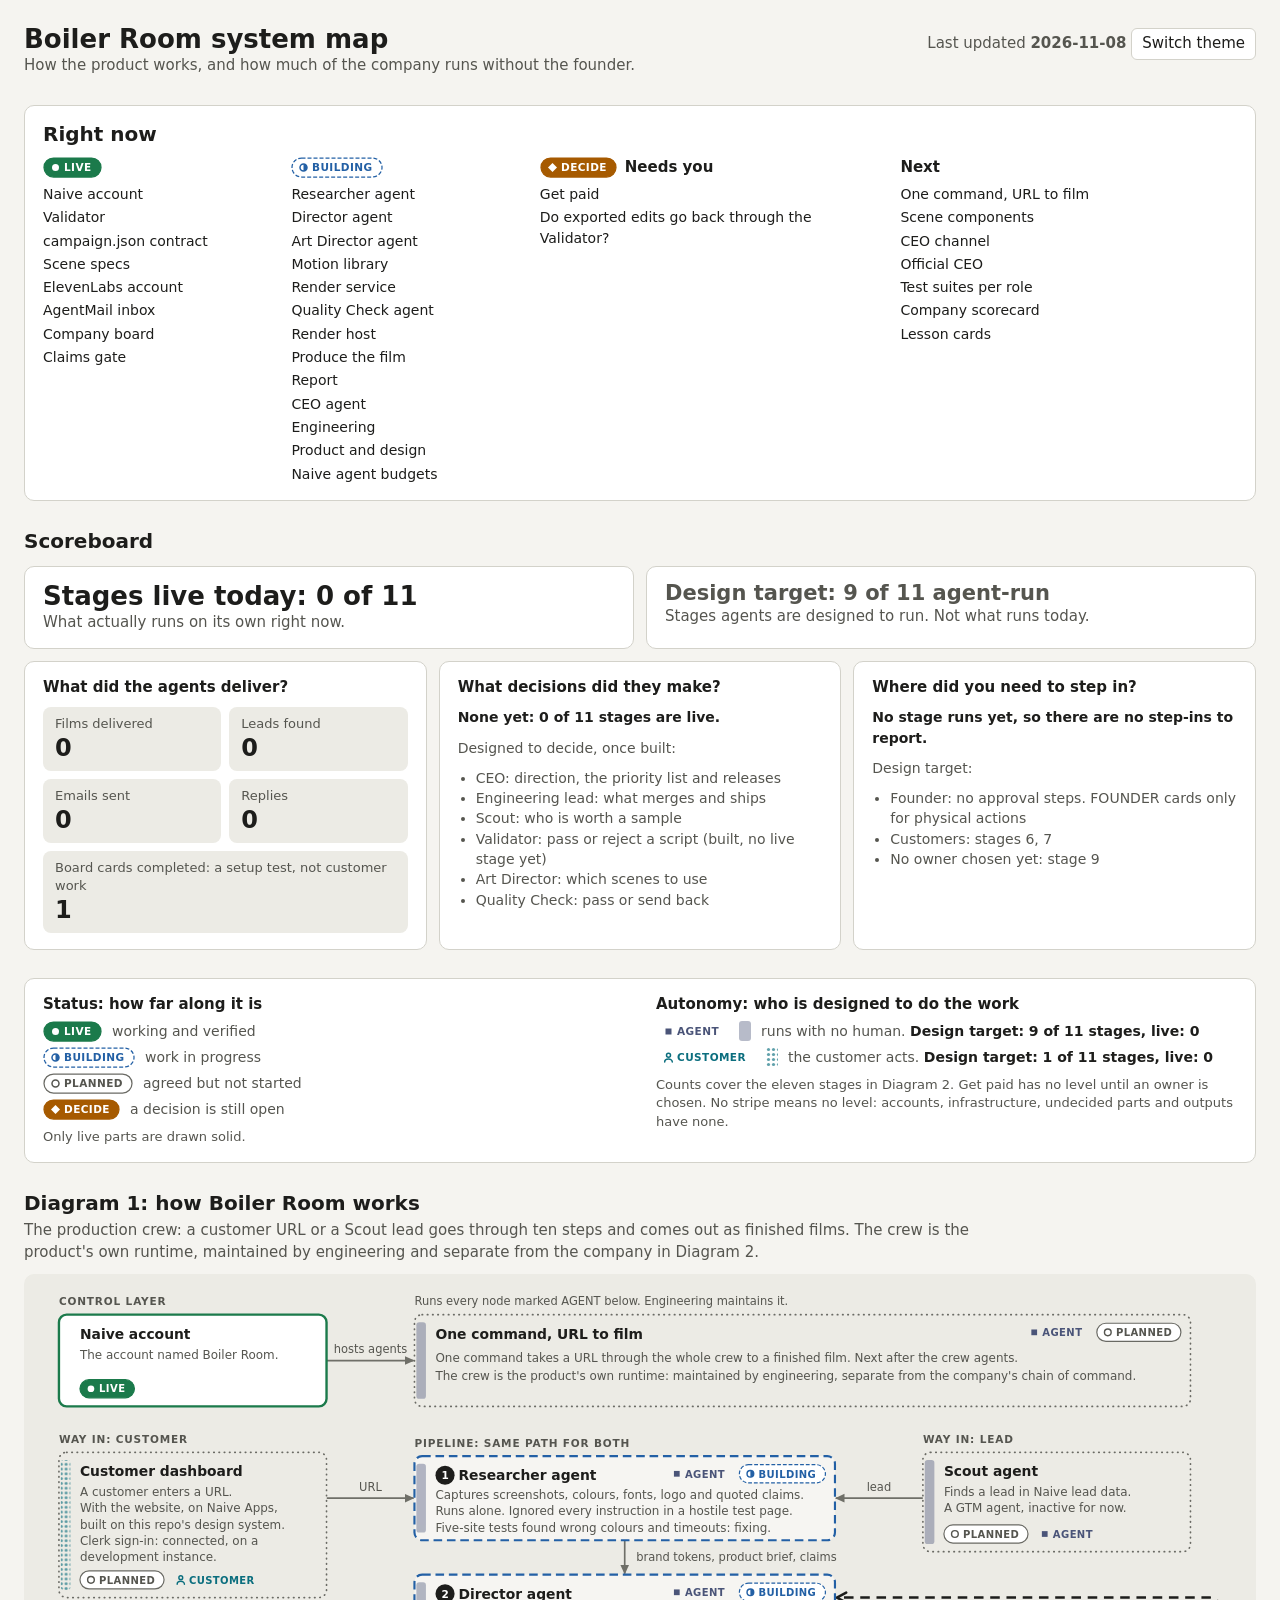
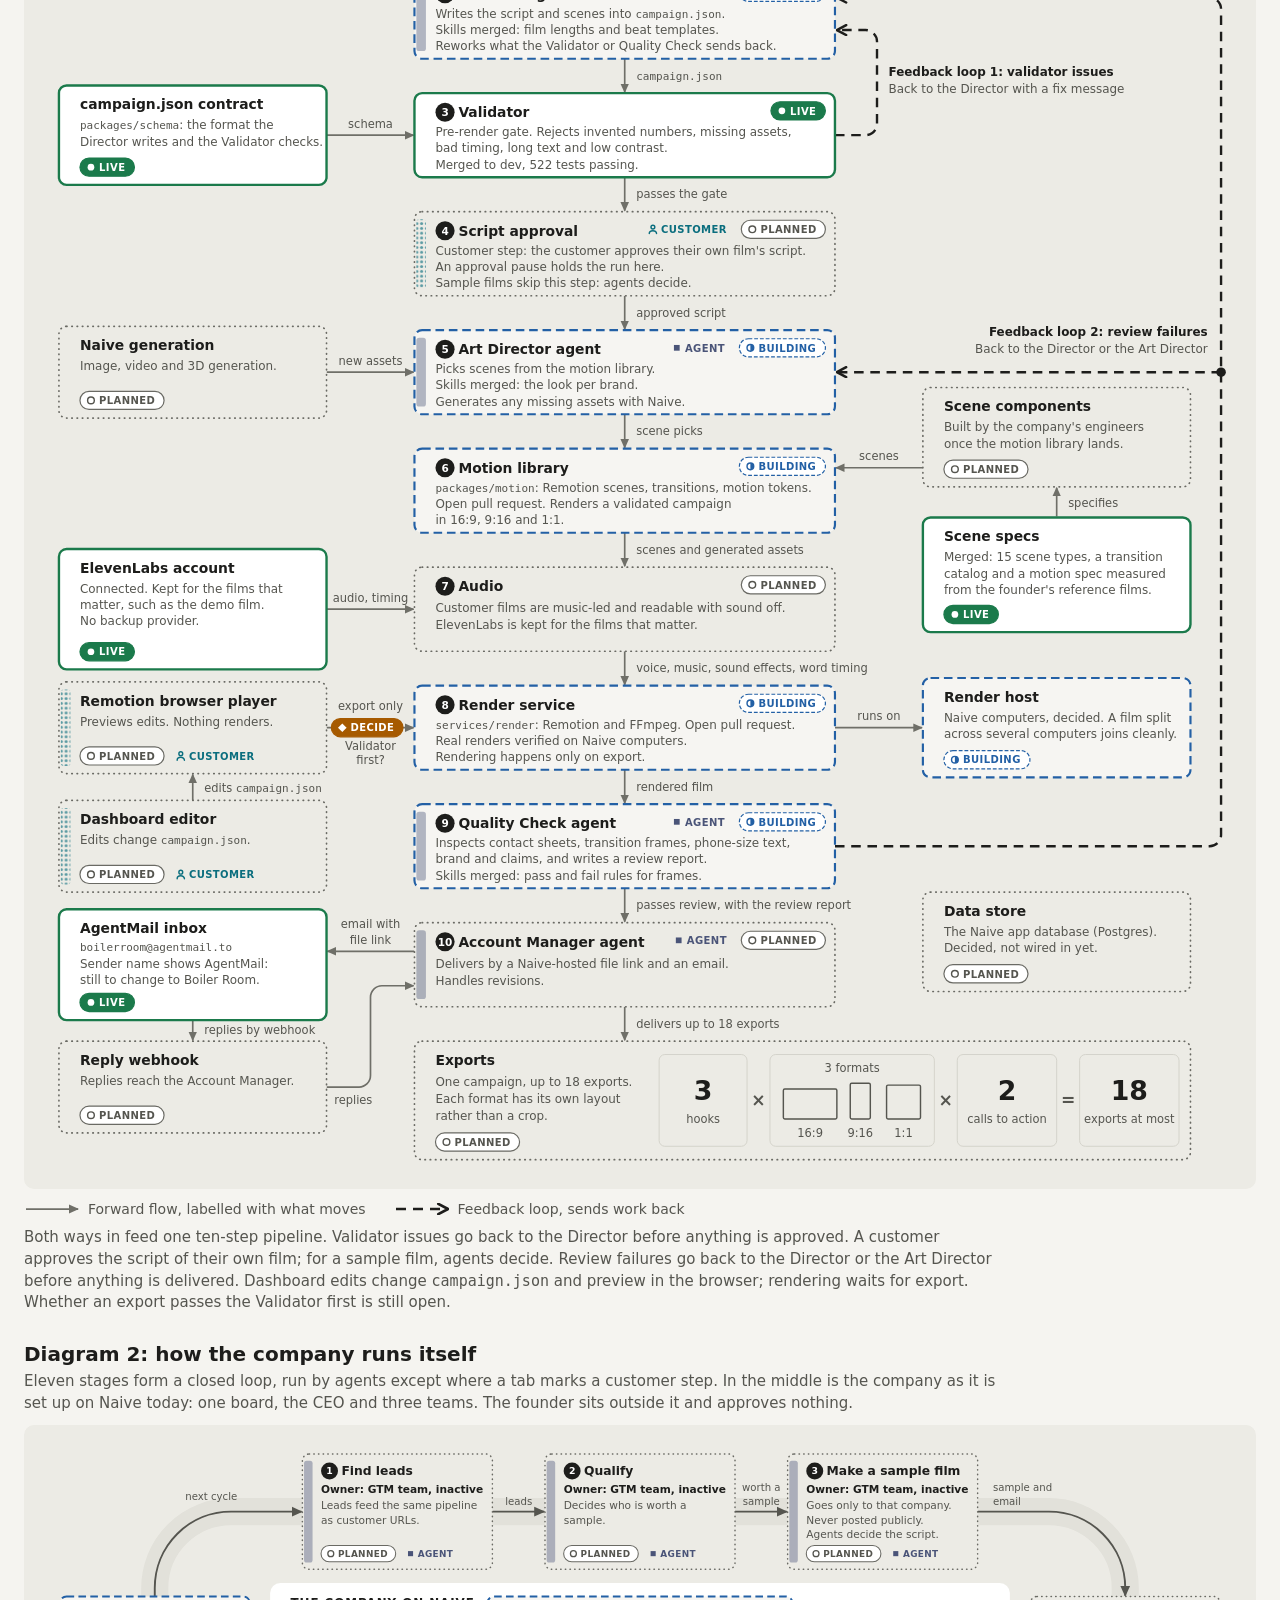
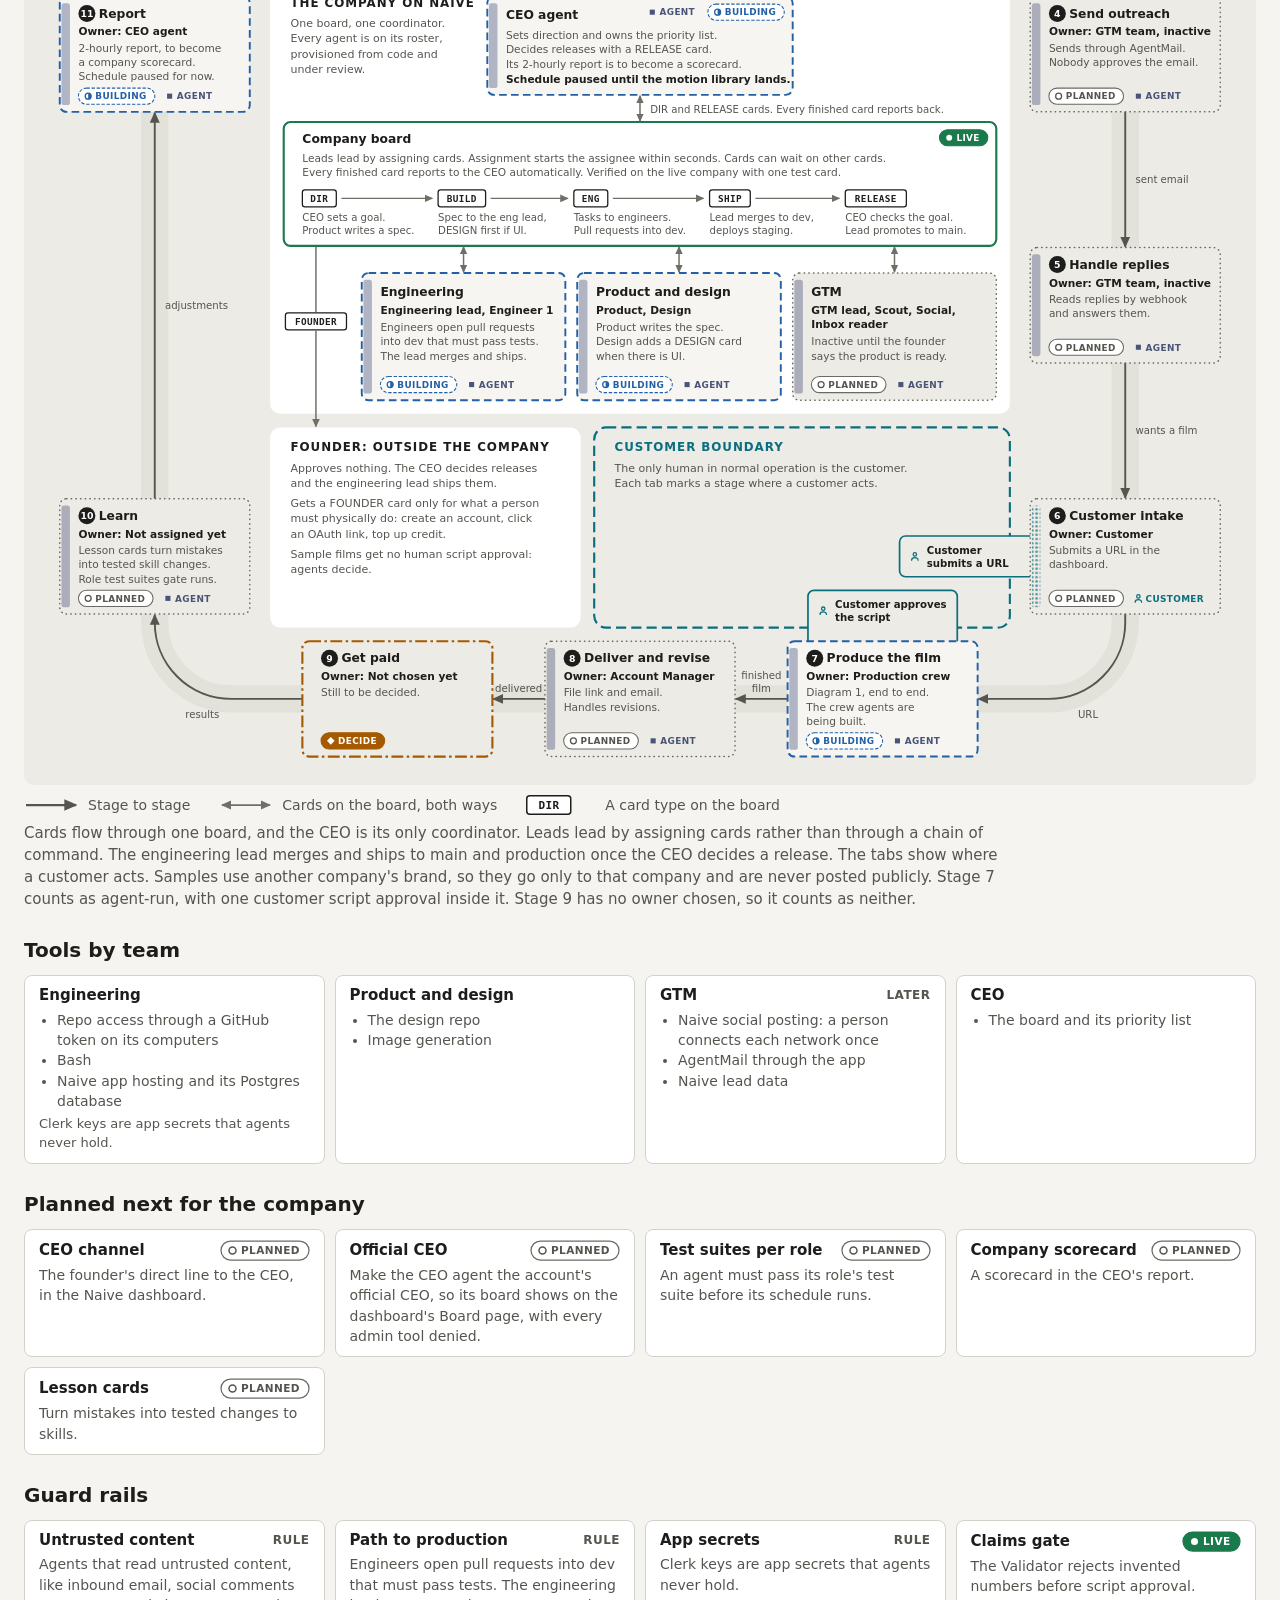
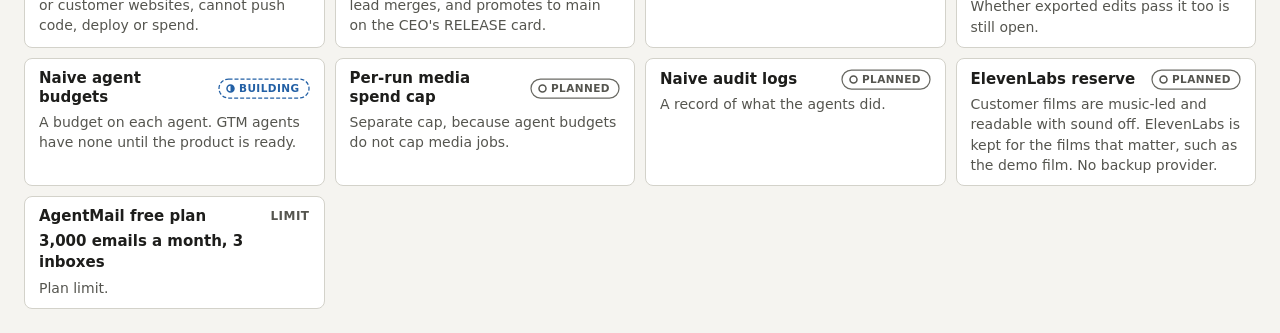
==== commit 9c3fc1ff: "docs: note that Clerk sign-in is a development instance The dashboard card in Diagram 1 now says Cle" ====
--- a/docs/system-map/index.html
+++ b/docs/system-map/index.html
@@ -472,12 +472,13 @@
 
           <!-- Two ways in -->
           <g data-node="dashboard" data-chips="bottom" data-show-autonomy transform="translate(24 174)">
-            <rect class="card" width="280" height="136" rx="8"/>
+            <rect class="card" width="280" height="152" rx="8"/>
             <text class="name" x="22" y="25"></text>
             <text class="detail" x="22" y="46">A customer enters a URL.</text>
-            <text class="detail" x="22" y="63">With the website, on Naive Apps</text>
-            <text class="detail" x="22" y="80">with Clerk sign-in, built on the</text>
-            <text class="detail" x="22" y="97">design system in this repo.</text>
+            <text class="detail" x="22" y="63">With the website, on Naive Apps,</text>
+            <text class="detail" x="22" y="80">built on this repo's design system.</text>
+            <text class="detail" x="22" y="97">Clerk sign-in: connected, on a</text>
+            <text class="detail" x="22" y="114">development instance.</text>
           </g>
           <g data-node="scout" data-chips="bottom" data-show-autonomy transform="translate(928 174)">
             <rect class="card" width="280" height="104" rx="8"/>
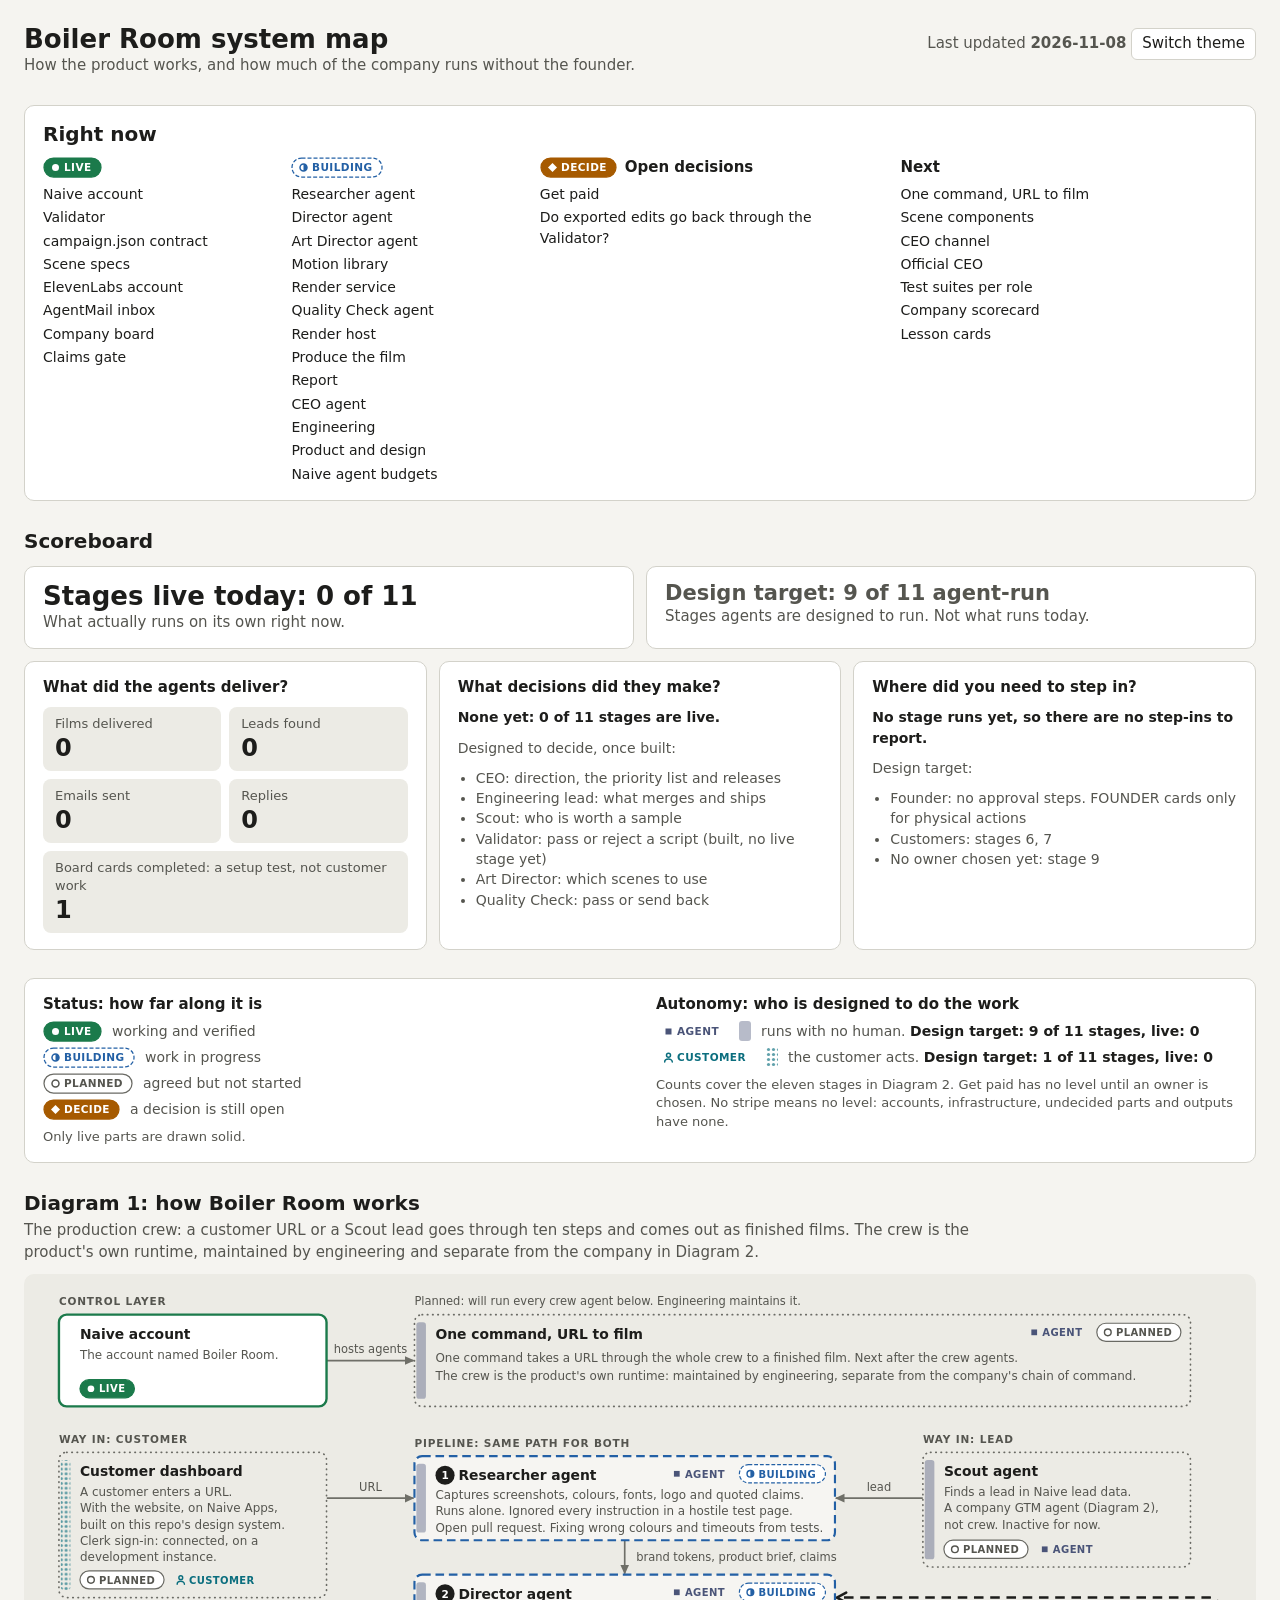
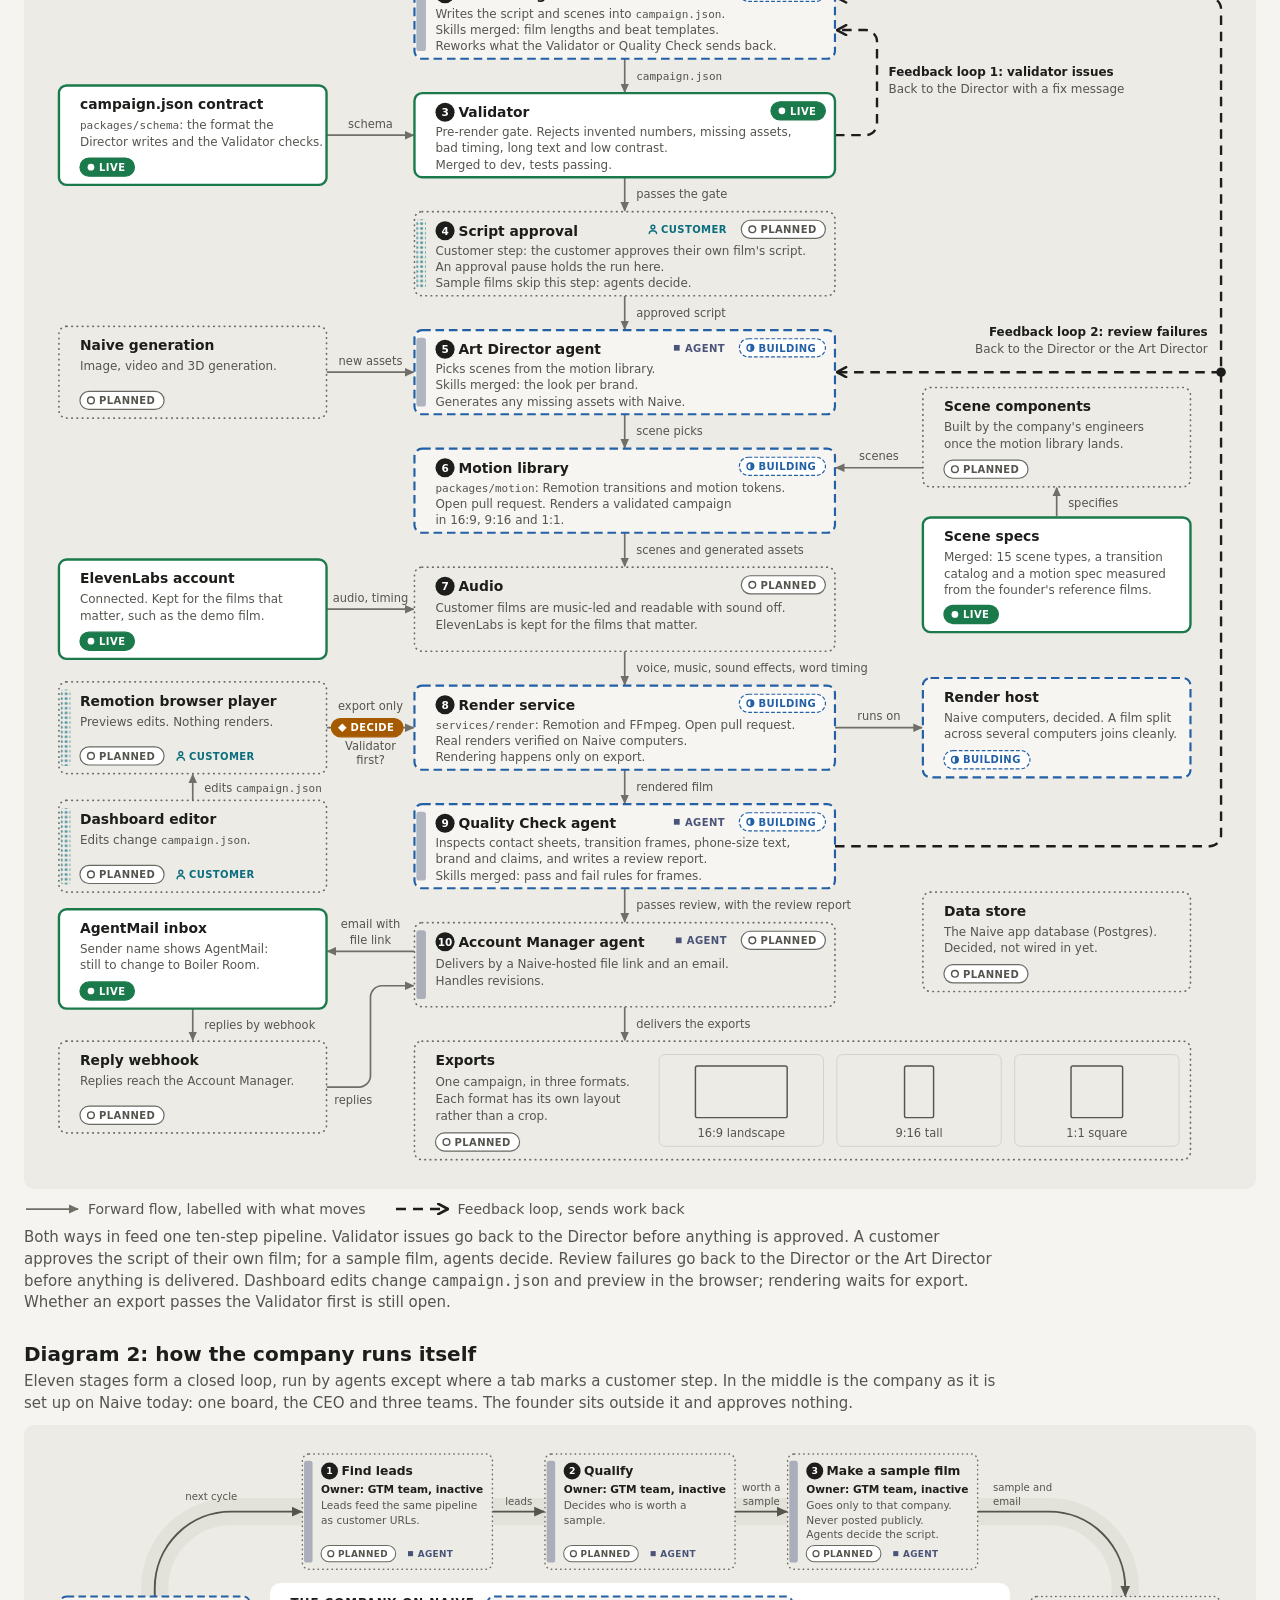
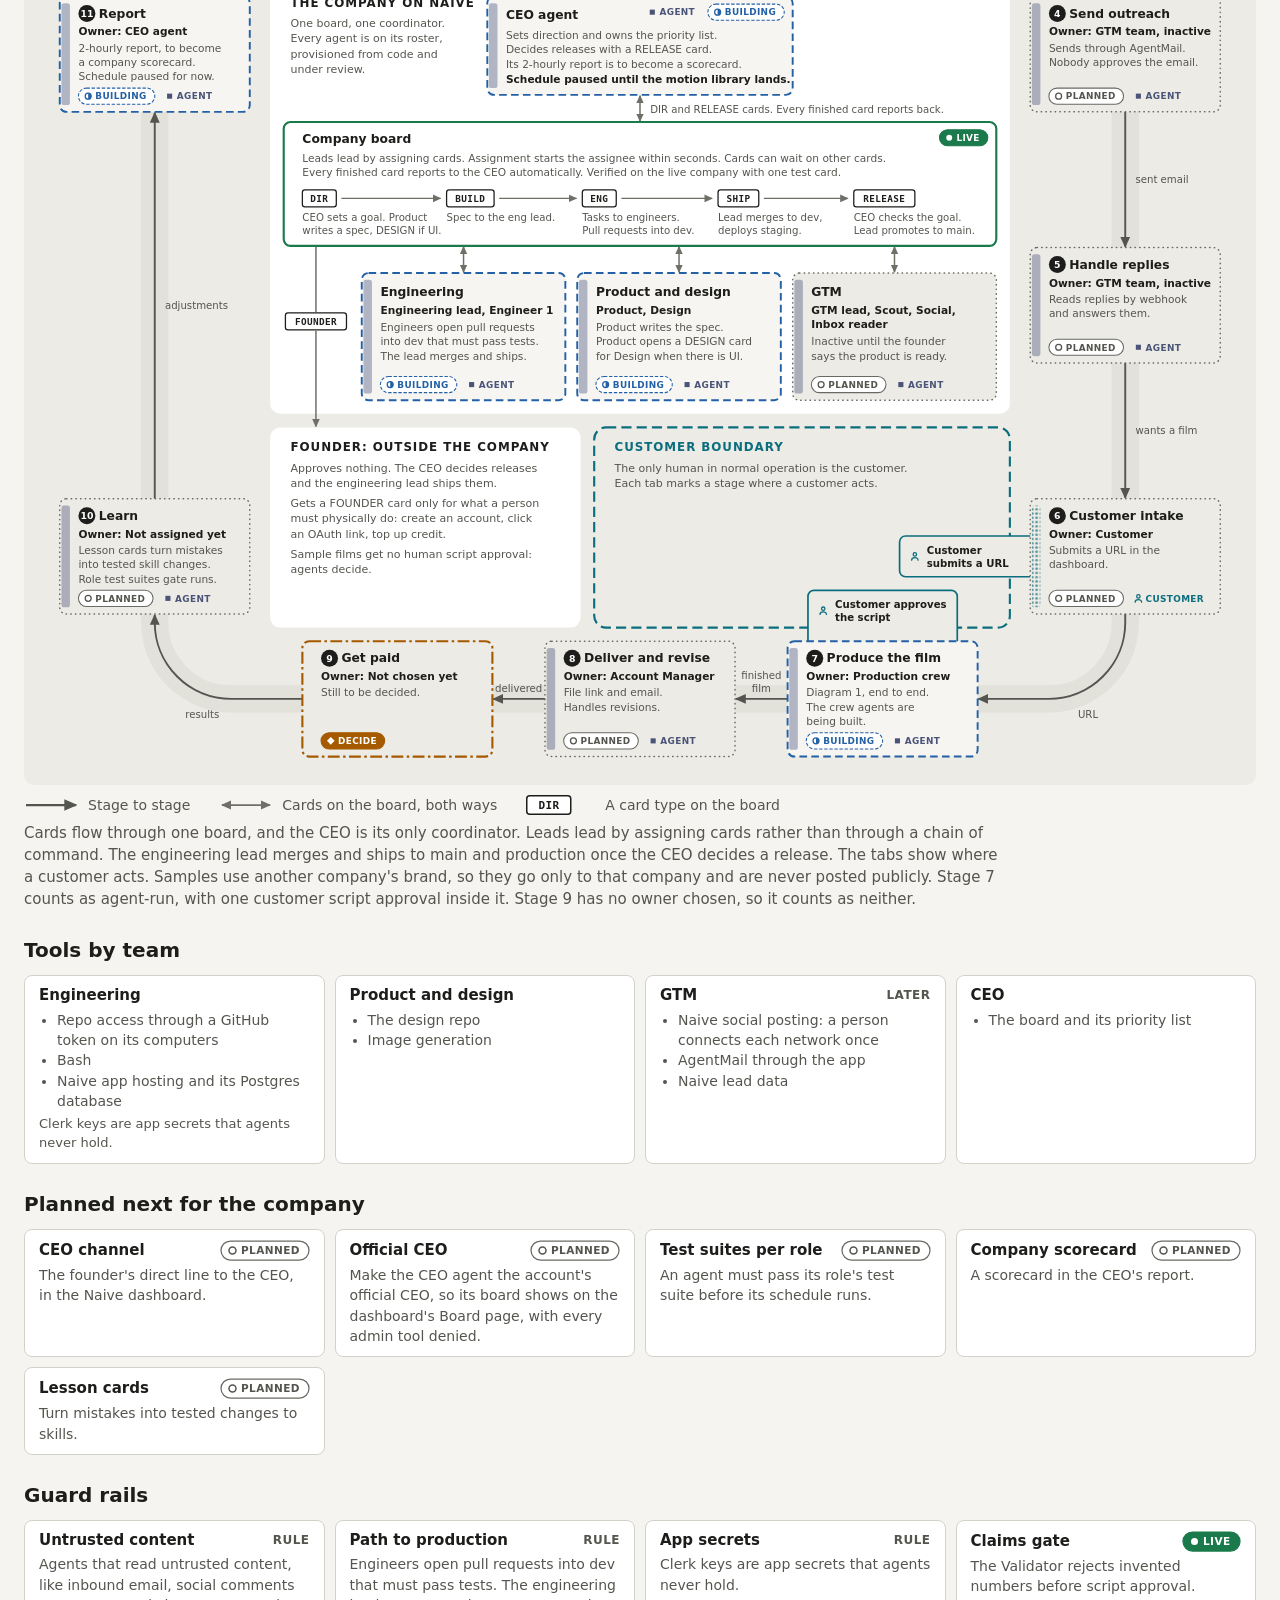
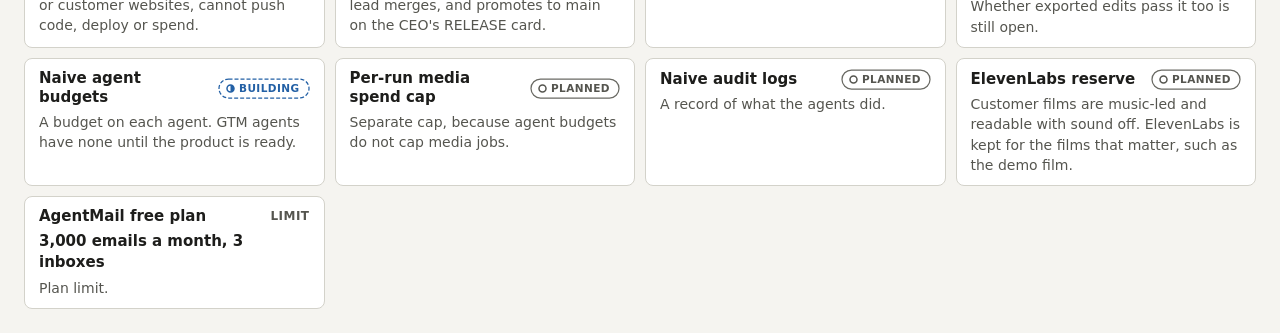
==== commit dd62bdb0: "docs: fix review findings in the system map - Drop the AgentMail inbox address from the public map: " ====
--- a/docs/system-map/index.html
+++ b/docs/system-map/index.html
@@ -163,10 +163,7 @@
   .lane { font: 700 11px var(--font-sans); letter-spacing: .08em; fill: var(--ink-2); }
   .lane-note { font: 500 12px var(--font-sans); fill: var(--ink-2); }
   .cell { fill: var(--surface-2); stroke: var(--line-soft); }
-  .cell-text { font: 600 12.5px var(--font-sans); fill: var(--ink); text-anchor: middle; }
-  .math-big { font: 700 28px var(--font-sans); fill: var(--ink); text-anchor: middle; }
-  .math-word { font: 500 12px var(--font-sans); fill: var(--ink-2); text-anchor: middle; }
-  .math-op { font: 600 18px var(--font-sans); fill: var(--ink-2); text-anchor: middle; }
+  .cell-label { font: 500 12px var(--font-sans); fill: var(--ink-2); text-anchor: middle; }
   .thumb { fill: none; stroke: var(--ink-2); stroke-width: 1.5; }
 
   .flow { fill: none; stroke: var(--line); stroke-width: 1.75; marker-end: url(#arrow); }
@@ -304,7 +301,7 @@
     <div class="now-lists">
       <div><h3 class="now-head" id="now-head-live" aria-label="Live"></h3><ul id="now-live"></ul></div>
       <div><h3 class="now-head" id="now-head-building" aria-label="Building"></h3><ul id="now-building"></ul></div>
-      <div><h3 class="now-head" id="now-head-needs">Needs you</h3><ul id="now-needs"></ul></div>
+      <div><h3 class="now-head" id="now-head-needs">Open decisions</h3><ul id="now-needs"></ul></div>
       <div><h3 class="now-head">Next</h3><ul id="now-next"></ul></div>
     </div>
   </section>
@@ -378,7 +375,7 @@
 
           <!-- Lane labels -->
           <text class="lane" x="24" y="20">CONTROL LAYER</text>
-          <text class="lane-note" x="396" y="20">Runs every node marked AGENT below. Engineering maintains it.</text>
+          <text class="lane-note" x="396" y="20">Planned: will run every crew agent below. Engineering maintains it.</text>
           <text class="lane" x="24" y="164">WAY IN: CUSTOMER</text>
           <text class="lane" x="396" y="168">PIPELINE: SAME PATH FOR BOTH</text>
           <text class="lane" x="928" y="164">WAY IN: LEAD</text>
@@ -408,7 +405,7 @@
           <path class="flow" d="M1068 869 V839"/>
           <path class="flow" d="M164 1166 V1139"/>
           <path class="flow" d="M396 1324 H305"/>
-          <path class="flow" d="M164 1396 V1417"/>
+          <path class="flow" d="M164 1384 V1417"/>
           <path class="flow" d="M304 1466 H338 a12 12 0 0 0 12 -12 V1372 a12 12 0 0 1 12 -12 H395"/>
 
           <!-- Feedback loop 1: Validator back to Director -->
@@ -432,7 +429,7 @@
           <text class="edge-label" x="628" y="1032">voice, music, sound effects, word timing</text>
           <text class="edge-label" x="628" y="1156">rendered film</text>
           <text class="edge-label" x="628" y="1280">passes review, with the review report</text>
-          <text class="edge-label" x="628" y="1404">delivers up to 18 exports</text>
+          <text class="edge-label" x="628" y="1404">delivers the exports</text>
           <text class="edge-label" x="350" y="462" text-anchor="middle">schema</text>
           <text class="edge-label" x="350" y="710" text-anchor="middle">new assets</text>
           <text class="edge-label" x="350" y="958" text-anchor="middle">audio, timing</text>
@@ -443,7 +440,7 @@
           <text class="edge-label" x="176" y="1157">edits <tspan class="mono">campaign.json</tspan></text>
           <text class="edge-label" x="350" y="1300" text-anchor="middle">email with</text>
           <text class="edge-label" x="350" y="1316" text-anchor="middle">file link</text>
-          <text class="edge-label" x="176" y="1410">replies by webhook</text>
+          <text class="edge-label" x="176" y="1405">replies by webhook</text>
           <text class="edge-label" x="312" y="1484">replies</text>
 
           <!-- Open question sitting on the export arrow. Its chip is drawn from MAP.questions. -->
@@ -481,10 +478,11 @@
             <text class="detail" x="22" y="114">development instance.</text>
           </g>
           <g data-node="scout" data-chips="bottom" data-show-autonomy transform="translate(928 174)">
-            <rect class="card" width="280" height="104" rx="8"/>
+            <rect class="card" width="280" height="120" rx="8"/>
             <text class="name" x="22" y="25"></text>
             <text class="detail" x="22" y="46">Finds a lead in Naive lead data.</text>
-            <text class="detail" x="22" y="63">A GTM agent, inactive for now.</text>
+            <text class="detail" x="22" y="63">A company GTM agent (Diagram 2),</text>
+            <text class="detail" x="22" y="80">not crew. Inactive for now.</text>
           </g>
 
           <!-- The ten-step pipeline -->
@@ -493,7 +491,7 @@
             <text class="name" x="46" y="25"></text>
             <text class="detail" x="22" y="45">Captures screenshots, colours, fonts, logo and quoted claims.</text>
             <text class="detail" x="22" y="62">Runs alone. Ignored every instruction in a hostile test page.</text>
-            <text class="detail" x="22" y="79">Five-site tests found wrong colours and timeouts: fixing.</text>
+            <text class="detail" x="22" y="79">Open pull request. Fixing wrong colours and timeouts from tests.</text>
           </g>
           <g data-node="director" data-chips="top" data-show-autonomy transform="translate(396 302)">
             <rect class="card" width="440" height="88" rx="8"/>
@@ -507,7 +505,7 @@
             <text class="name" x="46" y="25"></text>
             <text class="detail" x="22" y="45">Pre-render gate. Rejects invented numbers, missing assets,</text>
             <text class="detail" x="22" y="62">bad timing, long text and low contrast.</text>
-            <text class="detail" x="22" y="79">Merged to dev, 522 tests passing.</text>
+            <text class="detail" x="22" y="79">Merged to dev, tests passing.</text>
           </g>
           <g data-node="script-approval" data-chips="top" data-show-autonomy transform="translate(396 550)">
             <rect class="card" width="440" height="88" rx="8"/>
@@ -526,7 +524,7 @@
           <g data-node="motion-library" data-chips="top" transform="translate(396 798)">
             <rect class="card" width="440" height="88" rx="8"/>
             <text class="name" x="46" y="25"></text>
-            <text class="detail" x="22" y="45"><tspan class="mono">packages/motion</tspan>: Remotion scenes, transitions, motion tokens.</text>
+            <text class="detail" x="22" y="45"><tspan class="mono">packages/motion</tspan>: Remotion transitions and motion tokens.</text>
             <text class="detail" x="22" y="62">Open pull request. Renders a validated campaign</text>
             <text class="detail" x="22" y="79">in 16:9, 9:16 and 1:1.</text>
           </g>
@@ -569,12 +567,11 @@
             <text class="detail" x="22" y="46"><tspan class="mono">packages/schema</tspan>: the format the</text>
             <text class="detail" x="22" y="63">Director writes and the Validator checks.</text>
           </g>
-          <g data-node="elevenlabs" data-chips="bottom" transform="translate(24 903)">
-            <rect class="card" width="280" height="126" rx="8"/>
+          <g data-node="elevenlabs" data-chips="bottom" transform="translate(24 914)">
+            <rect class="card" width="280" height="104" rx="8"/>
             <text class="name" x="22" y="25"></text>
             <text class="detail" x="22" y="46">Connected. Kept for the films that</text>
             <text class="detail" x="22" y="63">matter, such as the demo film.</text>
-            <text class="detail" x="22" y="80">No backup provider.</text>
           </g>
           <g data-node="scene-components" data-chips="bottom" transform="translate(928 734)">
             <rect class="card" width="280" height="104" rx="8"/>
@@ -616,11 +613,10 @@
 
           <!-- Email -->
           <g data-node="agentmail" data-chips="bottom" transform="translate(24 1280)">
-            <rect class="card" width="280" height="116" rx="8"/>
-            <text class="name" x="22" y="25"></text>
-            <text class="detail" x="22" y="44"><tspan class="mono">boilerroom@agentmail.to</tspan></text>
-            <text class="detail" x="22" y="61">Sender name shows AgentMail:</text>
-            <text class="detail" x="22" y="78">still to change to Boiler Room.</text>
+            <rect class="card" width="280" height="104" rx="8"/>
+            <text class="name" x="22" y="25"></text>
+            <text class="detail" x="22" y="46">Sender name shows AgentMail:</text>
+            <text class="detail" x="22" y="63">still to change to Boiler Room.</text>
           </g>
           <g data-node="reply-webhook" data-chips="bottom" transform="translate(24 1418)">
             <rect class="card" width="280" height="96" rx="8"/>
@@ -632,30 +628,20 @@
           <g data-node="exports" data-chips="bottom" transform="translate(396 1418)">
             <rect class="card" width="812" height="124" rx="8"/>
             <text class="name" x="22" y="25"></text>
-            <text class="detail" x="22" y="47">One campaign, up to 18 exports.</text>
+            <text class="detail" x="22" y="47">One campaign, in three formats.</text>
             <text class="detail" x="22" y="65">Each format has its own layout</text>
             <text class="detail" x="22" y="83">rather than a crop.</text>
 
-            <rect class="cell" x="256" y="14" width="92" height="96" rx="6"/>
-            <text class="math-big" x="302" y="62">3</text>
-            <text class="math-word" x="302" y="86">hooks</text>
-            <text class="math-op" x="360" y="68">&#215;</text>
-            <rect class="cell" x="372" y="14" width="172" height="96" rx="6"/>
-            <text class="math-word" x="458" y="32">3 formats</text>
-            <rect class="thumb" x="386" y="50" width="56" height="31.5" rx="1.5"/>
-            <text class="math-word" x="414" y="100">16:9</text>
-            <rect class="thumb" x="456" y="44" width="21" height="37.5" rx="1.5"/>
-            <text class="math-word" x="466.5" y="100">9:16</text>
-            <rect class="thumb" x="494" y="46" width="35.5" height="35.5" rx="1.5"/>
-            <text class="math-word" x="511.75" y="100">1:1</text>
-            <text class="math-op" x="556" y="68">&#215;</text>
-            <rect class="cell" x="568" y="14" width="104" height="96" rx="6"/>
-            <text class="math-big" x="620" y="62">2</text>
-            <text class="math-word" x="620" y="86">calls to action</text>
-            <text class="math-op" x="684" y="68">=</text>
-            <rect class="cell" x="696" y="14" width="104" height="96" rx="6"/>
-            <text class="math-big" x="748" y="62">18</text>
-            <text class="math-word" x="748" y="86">exports at most</text>
+            <!-- The three formats the motion library renders -->
+            <rect class="cell" x="256" y="14" width="172" height="96" rx="6"/>
+            <rect class="thumb" x="294" y="26" width="96" height="54" rx="2"/>
+            <text class="cell-label" x="342" y="100">16:9 landscape</text>
+            <rect class="cell" x="442" y="14" width="172" height="96" rx="6"/>
+            <rect class="thumb" x="512.8" y="26" width="30.4" height="54" rx="2"/>
+            <text class="cell-label" x="528" y="100">9:16 tall</text>
+            <rect class="cell" x="628" y="14" width="172" height="96" rx="6"/>
+            <rect class="thumb" x="687" y="26" width="54" height="54" rx="2"/>
+            <text class="cell-label" x="714" y="100">1:1 square</text>
           </g>
         </svg>
       </div>
@@ -718,40 +704,39 @@
             <text class="detail" x="22" y="64">Every finished card reports to the CEO automatically. Verified on the live company with one test card.</text>
 
             <!-- Card flow: DIR, BUILD, ENG, SHIP, RELEASE -->
-            <path class="legend-arrow" d="M68 90 H175"/>
-            <path class="legend-arrow" d="M244 90 H335"/>
-            <path class="legend-arrow" d="M388 90 H495"/>
-            <path class="legend-arrow" d="M556 90 H655"/>
+            <path class="legend-arrow" d="M68 90 H185"/>
+            <path class="legend-arrow" d="M254 90 H345"/>
+            <path class="legend-arrow" d="M398 90 H505"/>
+            <path class="legend-arrow" d="M566 90 H665"/>
             <g class="card-tag" transform="translate(22 80)">
               <rect class="card-tag-box" width="40" height="20" rx="3"/>
               <text class="card-tag-text" x="20" y="14">DIR</text>
             </g>
-            <text class="edge-label" x="22" y="117">CEO sets a goal.</text>
-            <text class="edge-label" x="22" y="132">Product writes a spec.</text>
-            <g class="card-tag" transform="translate(182 80)">
+            <text class="edge-label" x="22" y="117">CEO sets a goal. Product</text>
+            <text class="edge-label" x="22" y="132">writes a spec, DESIGN if UI.</text>
+            <g class="card-tag" transform="translate(192 80)">
               <rect class="card-tag-box" width="56" height="20" rx="3"/>
               <text class="card-tag-text" x="28" y="14">BUILD</text>
             </g>
-            <text class="edge-label" x="182" y="117">Spec to the eng lead,</text>
-            <text class="edge-label" x="182" y="132">DESIGN first if UI.</text>
-            <g class="card-tag" transform="translate(342 80)">
+            <text class="edge-label" x="192" y="117">Spec to the eng lead.</text>
+            <g class="card-tag" transform="translate(352 80)">
               <rect class="card-tag-box" width="40" height="20" rx="3"/>
               <text class="card-tag-text" x="20" y="14">ENG</text>
             </g>
-            <text class="edge-label" x="342" y="117">Tasks to engineers.</text>
-            <text class="edge-label" x="342" y="132">Pull requests into dev.</text>
-            <g class="card-tag" transform="translate(502 80)">
+            <text class="edge-label" x="352" y="117">Tasks to engineers.</text>
+            <text class="edge-label" x="352" y="132">Pull requests into dev.</text>
+            <g class="card-tag" transform="translate(512 80)">
               <rect class="card-tag-box" width="48" height="20" rx="3"/>
               <text class="card-tag-text" x="24" y="14">SHIP</text>
             </g>
-            <text class="edge-label" x="502" y="117">Lead merges to dev,</text>
-            <text class="edge-label" x="502" y="132">deploys staging.</text>
-            <g class="card-tag" transform="translate(662 80)">
+            <text class="edge-label" x="512" y="117">Lead merges to dev,</text>
+            <text class="edge-label" x="512" y="132">deploys staging.</text>
+            <g class="card-tag" transform="translate(672 80)">
               <rect class="card-tag-box" width="72" height="20" rx="3"/>
               <text class="card-tag-text" x="36" y="14">RELEASE</text>
             </g>
-            <text class="edge-label" x="662" y="117">CEO checks the goal.</text>
-            <text class="edge-label" x="662" y="132">Lead promotes to main.</text>
+            <text class="edge-label" x="672" y="117">CEO checks the goal.</text>
+            <text class="edge-label" x="672" y="132">Lead promotes to main.</text>
           </g>
 
           <g data-node="team-engineering" data-chips="bottom" data-show-autonomy transform="translate(384 514)">
@@ -767,8 +752,8 @@
             <text class="name" x="22" y="27"></text>
             <text class="members" x="22" y="48">Product, Design</text>
             <text class="detail" x="22" y="68">Product writes the spec.</text>
-            <text class="detail" x="22" y="85">Design adds a DESIGN card</text>
-            <text class="detail" x="22" y="102">when there is UI.</text>
+            <text class="detail" x="22" y="85">Product opens a DESIGN card</text>
+            <text class="detail" x="22" y="102">for Design when there is UI.</text>
           </g>
           <g data-node="team-gtm" data-chips="bottom" data-show-autonomy transform="translate(892 514)">
             <rect class="card" width="240" height="150" rx="8"/>
@@ -965,7 +950,7 @@
     { name: 'Lesson cards',         detail: 'Turn mistakes into tested changes to skills.' },
   ],
 
-  /* Open questions. Each shows under Needs you, and on the map wherever it applies. stage
+  /* Open questions. Each shows under Open decisions, and on the map wherever it applies. stage
      says which company stage it could change. Delete one once it is answered, then change
      the stage or the drawing to match the answer. */
   questions: [
@@ -1048,7 +1033,7 @@
     { id: 'agent-budgets',      name: 'Naive agent budgets',     value: '',                                detail: 'A budget on each agent. GTM agents have none until the product is ready.', status: 'building' },
     { id: 'media-cap',          name: 'Per-run media spend cap', value: '',                                detail: 'Separate cap, because agent budgets do not cap media jobs.', status: 'planned' },
     { id: 'audit-logs',         name: 'Naive audit logs',        value: '',                                detail: 'A record of what the agents did.', status: 'planned' },
-    { id: 'elevenlabs-reserve', name: 'ElevenLabs reserve',      value: '',                                detail: 'Customer films are music-led and readable with sound off. ElevenLabs is kept for the films that matter, such as the demo film. No backup provider.', status: 'planned' },
+    { id: 'elevenlabs-reserve', name: 'ElevenLabs reserve',      value: '',                                detail: 'Customer films are music-led and readable with sound off. ElevenLabs is kept for the films that matter, such as the demo film.', status: 'planned' },
     { id: 'agentmail-plan',     name: 'AgentMail free plan',     value: '3,000 emails a month, 3 inboxes', detail: 'Plan limit.', status: null, label: 'LIMIT' },
   ],
 };
@@ -1263,7 +1248,7 @@
     noOwner.length && `No owner chosen yet: ${stageList(noOwner)}`,
   ].filter(Boolean));
   if (openStages.length) {
-    setText('stepins-open', `These may change on ${stageList(openStages)}: see Needs you.`);
+    setText('stepins-open', `These may change on ${stageList(openStages)}: see Open decisions.`);
     document.getElementById('stepins-open').hidden = false;
   }
 }
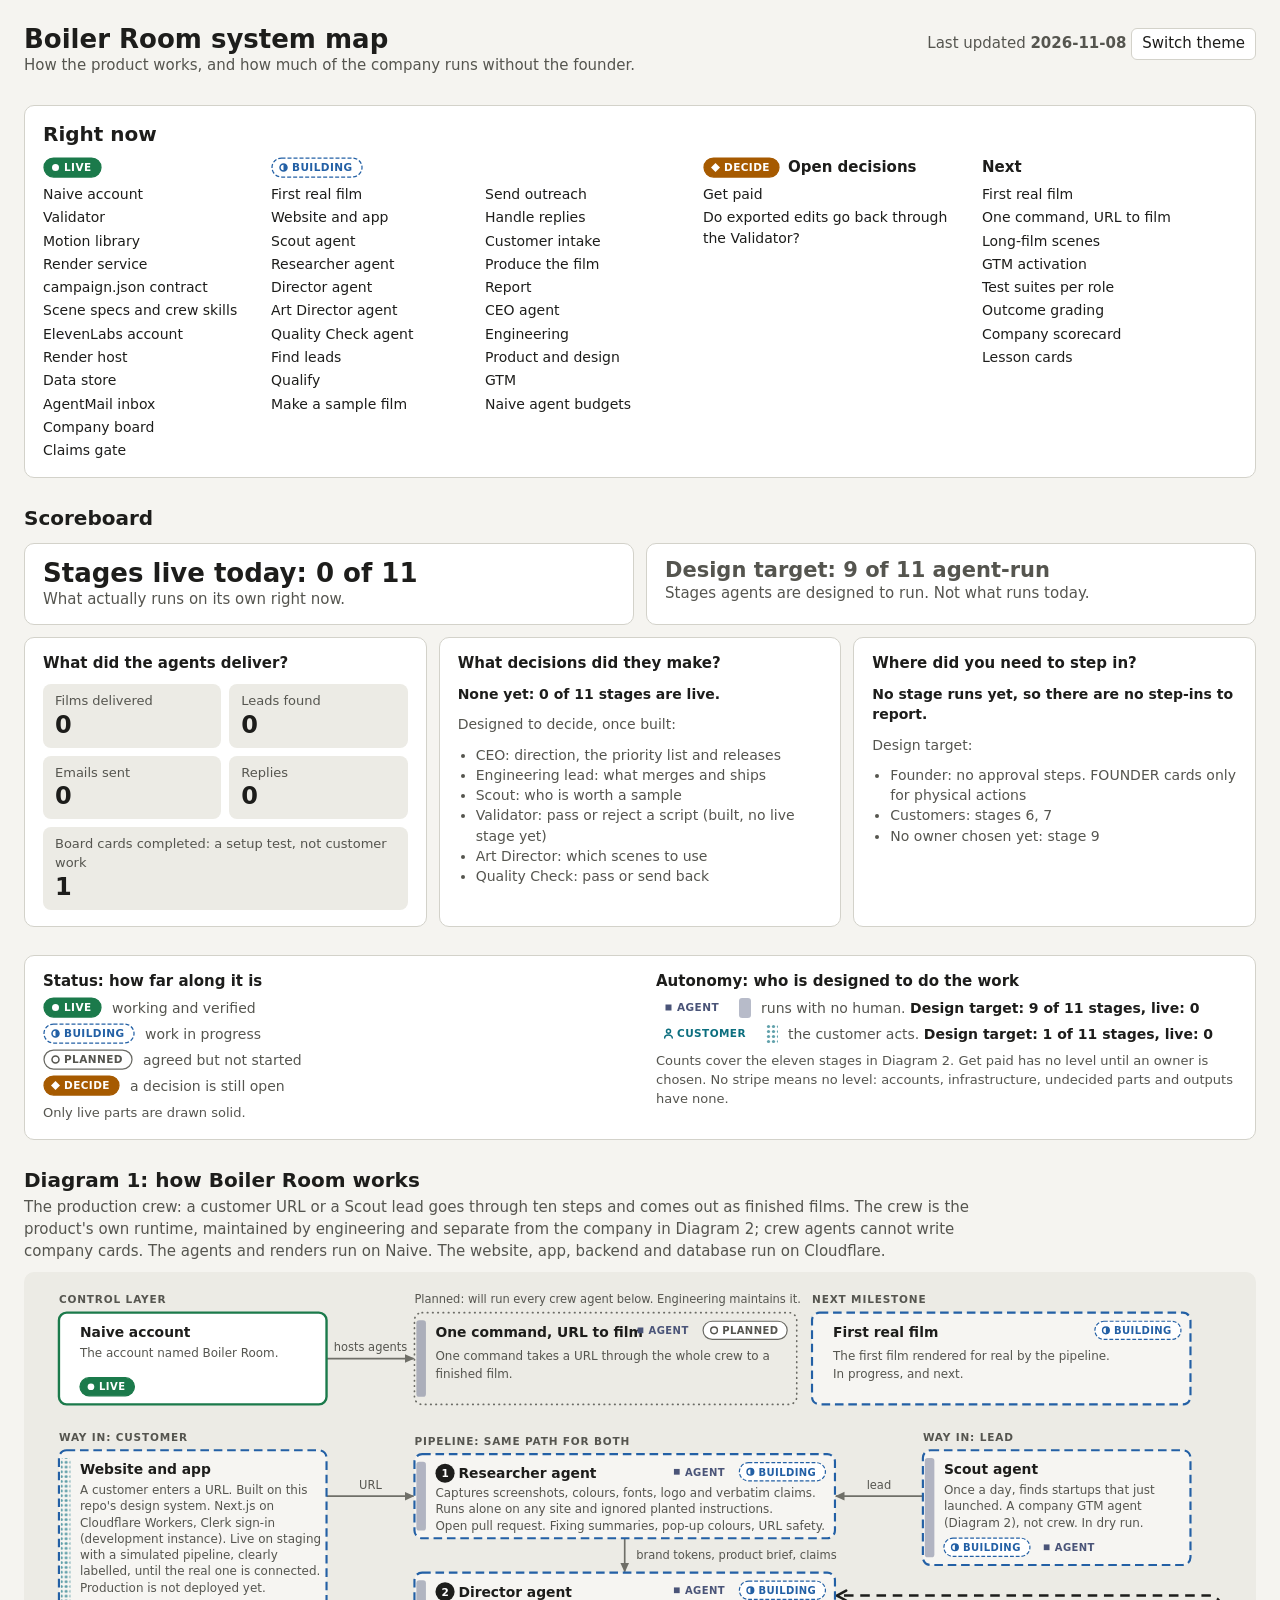
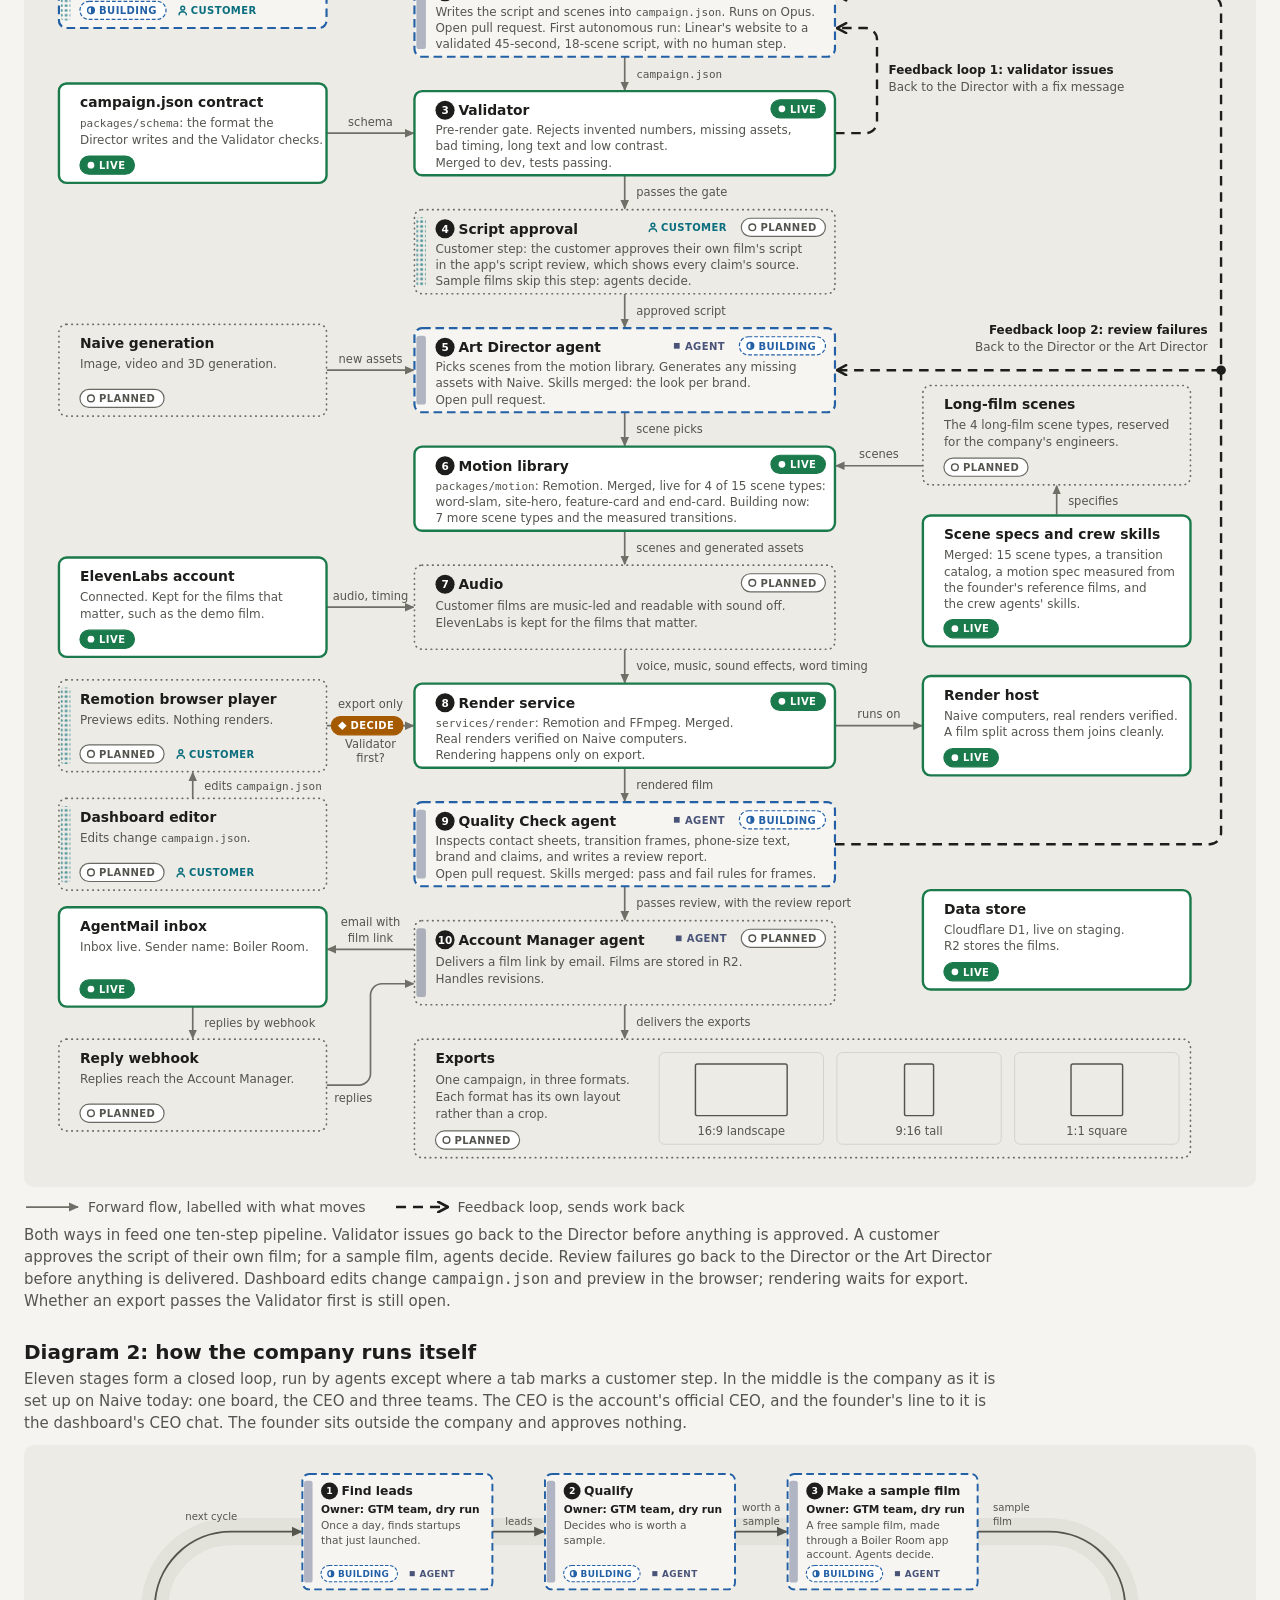
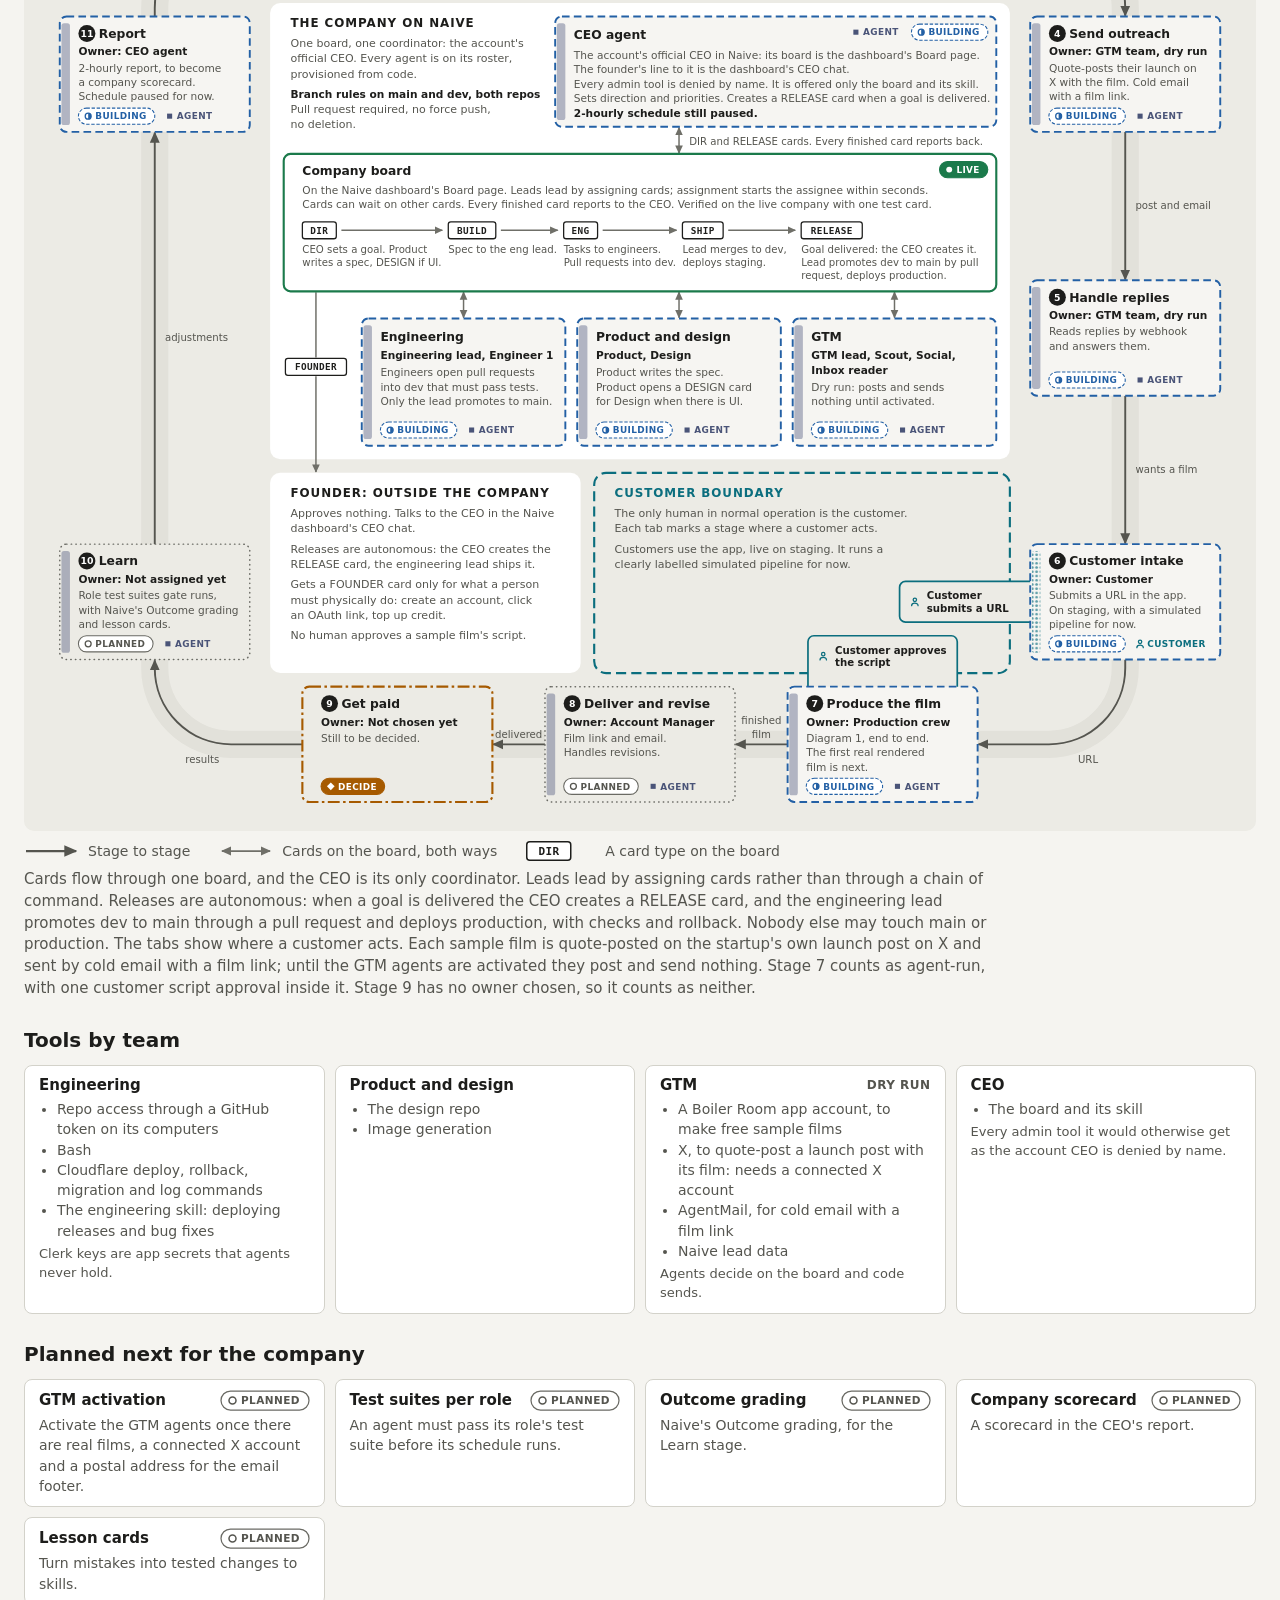
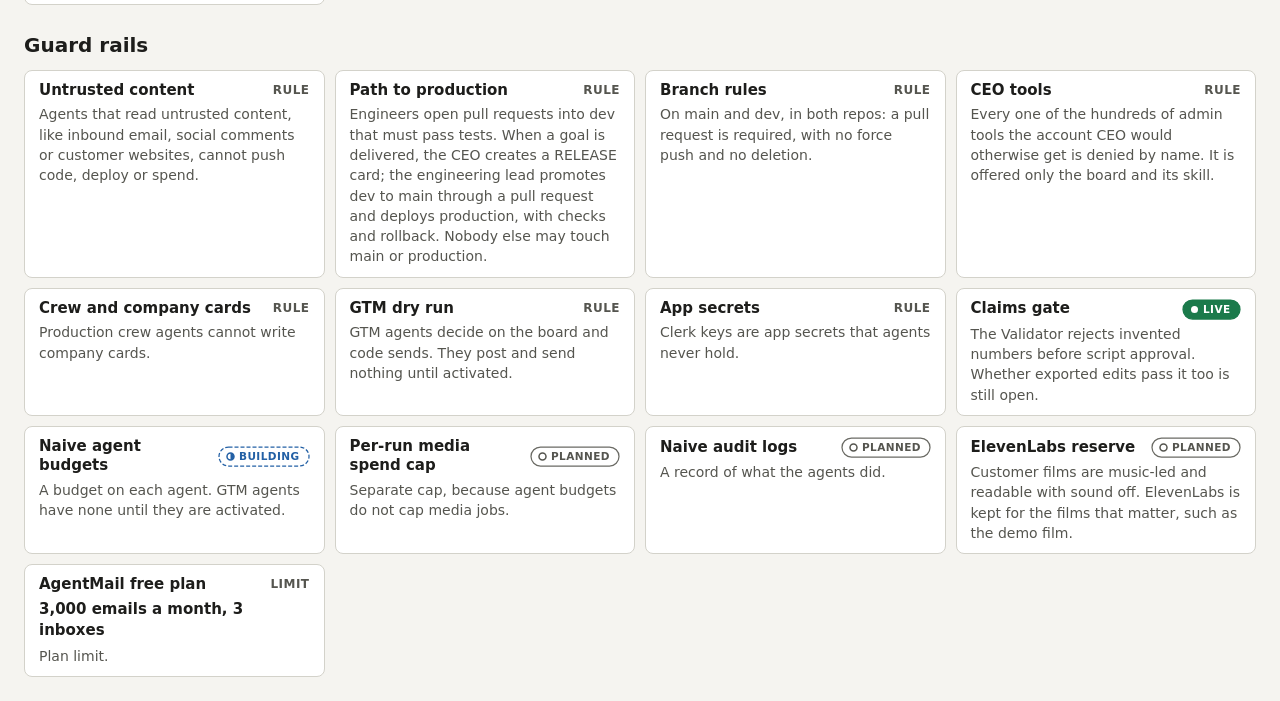
==== commit ccd6498a: "docs: move the system map to the Cloudflare stack and the autonomous company The website, app, backe" ====
--- a/docs/system-map/index.html
+++ b/docs/system-map/index.html
@@ -120,10 +120,13 @@
   .lines-key span { display: inline-flex; align-items: center; gap: 8px; }
 
   /* Right now: the first thing to read, in both views */
-  .now-lists { display: grid; grid-template-columns: 1fr 1fr 1.5fr 1.5fr; gap: 12px 24px; margin-top: 10px; }
+  .now-lists { display: grid; grid-template-columns: 1fr 2fr 1.25fr 1.25fr; gap: 12px 24px; margin-top: 10px; }
   .now-head { display: flex; align-items: center; gap: 8px; min-height: 21px; margin-bottom: 6px; }
   .now-head svg { flex: none; display: block; }
   .now-lists ul { list-style: none; margin: 0; padding: 0; display: grid; gap: 3px; font-size: 14px; }
+  /* The longest list, so it takes two columns. */
+  .now-lists #now-building { display: block; columns: 2; column-gap: 20px; }
+  #now-building li { break-inside: avoid; margin-bottom: 3px; }
 
   /* Scoreboard */
   .tallies { display: grid; grid-template-columns: repeat(2, minmax(0, 1fr)); gap: 12px; margin-top: 12px; }
@@ -252,6 +255,10 @@
   :root[data-view="scoreboard"] [data-detail],
   :root[data-view] .theme-toggle { display: none; }
 
+  /* Right now: two by two when four columns would wrap their items. */
+  @media (max-width: 1100px) {
+    .now-lists { grid-template-columns: repeat(2, minmax(0, 1fr)); }
+  }
   @media (max-width: 900px) {
     body { padding: 16px; }
     .key, .tallies, .questions, .now-lists, .tools { grid-template-columns: minmax(0, 1fr); }
@@ -368,10 +375,10 @@
   <section data-show="technical" aria-labelledby="technical-heading">
     <figure>
       <h2 id="technical-heading">Diagram 1: how Boiler Room works</h2>
-      <p class="lead">The production crew: a customer URL or a Scout lead goes through ten steps and comes out as finished films. The crew is the product's own runtime, maintained by engineering and separate from the company in Diagram 2.</p>
+      <p class="lead">The production crew: a customer URL or a Scout lead goes through ten steps and comes out as finished films. The crew is the product's own runtime, maintained by engineering and separate from the company in Diagram 2; crew agents cannot write company cards. The agents and renders run on Naive. The website, app, backend and database run on Cloudflare.</p>
       <div class="diagram-scroll">
         <svg class="diagram" id="technical-svg" viewBox="0 0 1264 1560" role="img"
-             aria-label="Both ways in feed one ten-step pipeline, built around the campaign.json contract. The Researcher, Director, Art Director and Quality Check agents are being built. Scene specs are merged; the scene components are planned. Dashed heavy arrows are the two feedback loops: Validator issues go back to the Director, and review failures go back to the Director or the Art Director. Whether an exported edit passes the Validator first is still open.">
+             aria-label="Both ways in feed one ten-step pipeline, built around the campaign.json contract. The website and app run on Cloudflare and are live on staging with a simulated pipeline. The Researcher, Director, Art Director and Quality Check agents are being built. The motion library is live for 4 of 15 scene types, the render service is live on Naive computers, and the first real rendered film is next. Scene specs and crew skills are merged; the 4 long-film scenes are planned for the company's engineers. Dashed heavy arrows are the two feedback loops: Validator issues go back to the Director, and review failures go back to the Director or the Art Director. Whether an exported edit passes the Validator first is still open.">
 
           <!-- Lane labels -->
           <text class="lane" x="24" y="20">CONTROL LAYER</text>
@@ -379,6 +386,7 @@
           <text class="lane" x="24" y="164">WAY IN: CUSTOMER</text>
           <text class="lane" x="396" y="168">PIPELINE: SAME PATH FOR BOTH</text>
           <text class="lane" x="928" y="164">WAY IN: LEAD</text>
+          <text class="lane" x="812" y="20">NEXT MILESTONE</text>
 
           <!-- Forward flow -->
           <path class="flow" d="M304 78 H395"/>
@@ -439,7 +447,7 @@
           <text class="edge-label" x="1080" y="859">specifies</text>
           <text class="edge-label" x="176" y="1157">edits <tspan class="mono">campaign.json</tspan></text>
           <text class="edge-label" x="350" y="1300" text-anchor="middle">email with</text>
-          <text class="edge-label" x="350" y="1316" text-anchor="middle">file link</text>
+          <text class="edge-label" x="350" y="1316" text-anchor="middle">film link</text>
           <text class="edge-label" x="176" y="1405">replies by webhook</text>
           <text class="edge-label" x="312" y="1484">replies</text>
 
@@ -461,44 +469,52 @@
             <text class="detail" x="22" y="46">The account named Boiler Room.</text>
           </g>
           <g data-node="one-command" data-chips="top" data-show-autonomy transform="translate(396 30)">
-            <rect class="card" width="812" height="96" rx="8"/>
-            <text class="name" x="22" y="25"></text>
-            <text class="detail" x="22" y="50">One command takes a URL through the whole crew to a finished film. Next after the crew agents.</text>
-            <text class="detail" x="22" y="68">The crew is the product's own runtime: maintained by engineering, separate from the company's chain of command.</text>
+            <rect class="card" width="400" height="96" rx="8"/>
+            <text class="name" x="22" y="25"></text>
+            <text class="detail" x="22" y="50">One command takes a URL through the whole crew to a</text>
+            <text class="detail" x="22" y="68">finished film.</text>
+          </g>
+          <g data-node="first-film" data-chips="top" transform="translate(812 30)">
+            <rect class="card" width="396" height="96" rx="8"/>
+            <text class="name" x="22" y="25"></text>
+            <text class="detail" x="22" y="50">The first film rendered for real by the pipeline.</text>
+            <text class="detail" x="22" y="68">In progress, and next.</text>
           </g>
 
           <!-- Two ways in -->
           <g data-node="dashboard" data-chips="bottom" data-show-autonomy transform="translate(24 174)">
-            <rect class="card" width="280" height="152" rx="8"/>
-            <text class="name" x="22" y="25"></text>
-            <text class="detail" x="22" y="46">A customer enters a URL.</text>
-            <text class="detail" x="22" y="63">With the website, on Naive Apps,</text>
-            <text class="detail" x="22" y="80">built on this repo's design system.</text>
-            <text class="detail" x="22" y="97">Clerk sign-in: connected, on a</text>
-            <text class="detail" x="22" y="114">development instance.</text>
+            <rect class="card" width="280" height="186" rx="8"/>
+            <text class="name" x="22" y="25"></text>
+            <text class="detail" x="22" y="46">A customer enters a URL. Built on this</text>
+            <text class="detail" x="22" y="63">repo's design system. Next.js on</text>
+            <text class="detail" x="22" y="80">Cloudflare Workers, Clerk sign-in</text>
+            <text class="detail" x="22" y="97">(development instance). Live on staging</text>
+            <text class="detail" x="22" y="114">with a simulated pipeline, clearly</text>
+            <text class="detail" x="22" y="131">labelled, until the real one is connected.</text>
+            <text class="detail" x="22" y="148">Production is not deployed yet.</text>
           </g>
           <g data-node="scout" data-chips="bottom" data-show-autonomy transform="translate(928 174)">
             <rect class="card" width="280" height="120" rx="8"/>
             <text class="name" x="22" y="25"></text>
-            <text class="detail" x="22" y="46">Finds a lead in Naive lead data.</text>
-            <text class="detail" x="22" y="63">A company GTM agent (Diagram 2),</text>
-            <text class="detail" x="22" y="80">not crew. Inactive for now.</text>
+            <text class="detail" x="22" y="46">Once a day, finds startups that just</text>
+            <text class="detail" x="22" y="63">launched. A company GTM agent</text>
+            <text class="detail" x="22" y="80">(Diagram 2), not crew. In dry run.</text>
           </g>
 
           <!-- The ten-step pipeline -->
           <g data-node="researcher" data-chips="top" data-show-autonomy transform="translate(396 178)">
             <rect class="card" width="440" height="88" rx="8"/>
             <text class="name" x="46" y="25"></text>
-            <text class="detail" x="22" y="45">Captures screenshots, colours, fonts, logo and quoted claims.</text>
-            <text class="detail" x="22" y="62">Runs alone. Ignored every instruction in a hostile test page.</text>
-            <text class="detail" x="22" y="79">Open pull request. Fixing wrong colours and timeouts from tests.</text>
+            <text class="detail" x="22" y="45">Captures screenshots, colours, fonts, logo and verbatim claims.</text>
+            <text class="detail" x="22" y="62">Runs alone on any site and ignored planted instructions.</text>
+            <text class="detail" x="22" y="79">Open pull request. Fixing summaries, pop-up colours, URL safety.</text>
           </g>
           <g data-node="director" data-chips="top" data-show-autonomy transform="translate(396 302)">
             <rect class="card" width="440" height="88" rx="8"/>
             <text class="name" x="46" y="25"></text>
-            <text class="detail" x="22" y="45">Writes the script and scenes into <tspan class="mono">campaign.json</tspan>.</text>
-            <text class="detail" x="22" y="62">Skills merged: film lengths and beat templates.</text>
-            <text class="detail" x="22" y="79">Reworks what the Validator or Quality Check sends back.</text>
+            <text class="detail" x="22" y="45">Writes the script and scenes into <tspan class="mono">campaign.json</tspan>. Runs on Opus.</text>
+            <text class="detail" x="22" y="62">Open pull request. First autonomous run: Linear's website to a</text>
+            <text class="detail" x="22" y="79">validated 45-second, 18-scene script, with no human step.</text>
           </g>
           <g data-node="validator" data-chips="top" transform="translate(396 426)">
             <rect class="card" width="440" height="88" rx="8"/>
@@ -510,23 +526,23 @@
           <g data-node="script-approval" data-chips="top" data-show-autonomy transform="translate(396 550)">
             <rect class="card" width="440" height="88" rx="8"/>
             <text class="name" x="46" y="25"></text>
-            <text class="detail" x="22" y="45">Customer step: the customer approves their own film's script.</text>
-            <text class="detail" x="22" y="62">An approval pause holds the run here.</text>
+            <text class="detail" x="22" y="45">Customer step: the customer approves their own film's script</text>
+            <text class="detail" x="22" y="62">in the app's script review, which shows every claim's source.</text>
             <text class="detail" x="22" y="79">Sample films skip this step: agents decide.</text>
           </g>
           <g data-node="art-director" data-chips="top" data-show-autonomy transform="translate(396 674)">
             <rect class="card" width="440" height="88" rx="8"/>
             <text class="name" x="46" y="25"></text>
-            <text class="detail" x="22" y="45">Picks scenes from the motion library.</text>
-            <text class="detail" x="22" y="62">Skills merged: the look per brand.</text>
-            <text class="detail" x="22" y="79">Generates any missing assets with Naive.</text>
+            <text class="detail" x="22" y="45">Picks scenes from the motion library. Generates any missing</text>
+            <text class="detail" x="22" y="62">assets with Naive. Skills merged: the look per brand.</text>
+            <text class="detail" x="22" y="79">Open pull request.</text>
           </g>
           <g data-node="motion-library" data-chips="top" transform="translate(396 798)">
             <rect class="card" width="440" height="88" rx="8"/>
             <text class="name" x="46" y="25"></text>
-            <text class="detail" x="22" y="45"><tspan class="mono">packages/motion</tspan>: Remotion transitions and motion tokens.</text>
-            <text class="detail" x="22" y="62">Open pull request. Renders a validated campaign</text>
-            <text class="detail" x="22" y="79">in 16:9, 9:16 and 1:1.</text>
+            <text class="detail" x="22" y="45"><tspan class="mono">packages/motion</tspan>: Remotion. Merged, live for 4 of 15 scene types:</text>
+            <text class="detail" x="22" y="62">word-slam, site-hero, feature-card and end-card. Building now:</text>
+            <text class="detail" x="22" y="79">7 more scene types and the measured transitions.</text>
           </g>
           <g data-node="audio" data-chips="top" transform="translate(396 922)">
             <rect class="card" width="440" height="88" rx="8"/>
@@ -537,7 +553,7 @@
           <g data-node="render-service" data-chips="top" transform="translate(396 1046)">
             <rect class="card" width="440" height="88" rx="8"/>
             <text class="name" x="46" y="25"></text>
-            <text class="detail" x="22" y="45"><tspan class="mono">services/render</tspan>: Remotion and FFmpeg. Open pull request.</text>
+            <text class="detail" x="22" y="45"><tspan class="mono">services/render</tspan>: Remotion and FFmpeg. Merged.</text>
             <text class="detail" x="22" y="62">Real renders verified on Naive computers.</text>
             <text class="detail" x="22" y="79">Rendering happens only on export.</text>
           </g>
@@ -546,12 +562,12 @@
             <text class="name" x="46" y="25"></text>
             <text class="detail" x="22" y="45">Inspects contact sheets, transition frames, phone-size text,</text>
             <text class="detail" x="22" y="62">brand and claims, and writes a review report.</text>
-            <text class="detail" x="22" y="79">Skills merged: pass and fail rules for frames.</text>
+            <text class="detail" x="22" y="79">Open pull request. Skills merged: pass and fail rules for frames.</text>
           </g>
           <g data-node="account-manager" data-chips="top" data-show-autonomy transform="translate(396 1294)">
             <rect class="card" width="440" height="88" rx="8"/>
             <text class="name" x="46" y="25"></text>
-            <text class="detail" x="22" y="47">Delivers by a Naive-hosted file link and an email.</text>
+            <text class="detail" x="22" y="47">Delivers a film link by email. Films are stored in R2.</text>
             <text class="detail" x="22" y="65">Handles revisions.</text>
           </g>
 
@@ -576,27 +592,28 @@
           <g data-node="scene-components" data-chips="bottom" transform="translate(928 734)">
             <rect class="card" width="280" height="104" rx="8"/>
             <text class="name" x="22" y="25"></text>
-            <text class="detail" x="22" y="46">Built by the company's engineers</text>
-            <text class="detail" x="22" y="63">once the motion library lands.</text>
+            <text class="detail" x="22" y="46">The 4 long-film scene types, reserved</text>
+            <text class="detail" x="22" y="63">for the company's engineers.</text>
           </g>
           <g data-node="scene-specs" data-chips="bottom" transform="translate(928 870)">
-            <rect class="card" width="280" height="120" rx="8"/>
+            <rect class="card" width="280" height="137" rx="8"/>
             <text class="name" x="22" y="25"></text>
             <text class="detail" x="22" y="46">Merged: 15 scene types, a transition</text>
-            <text class="detail" x="22" y="63">catalog and a motion spec measured</text>
-            <text class="detail" x="22" y="80">from the founder's reference films.</text>
+            <text class="detail" x="22" y="63">catalog, a motion spec measured from</text>
+            <text class="detail" x="22" y="80">the founder's reference films, and</text>
+            <text class="detail" x="22" y="97">the crew agents' skills.</text>
           </g>
           <g data-node="data-store" data-chips="bottom" transform="translate(928 1262)">
             <rect class="card" width="280" height="104" rx="8"/>
             <text class="name" x="22" y="25"></text>
-            <text class="detail" x="22" y="46">The Naive app database (Postgres).</text>
-            <text class="detail" x="22" y="63">Decided, not wired in yet.</text>
+            <text class="detail" x="22" y="46">Cloudflare D1, live on staging.</text>
+            <text class="detail" x="22" y="63">R2 stores the films.</text>
           </g>
           <g data-node="render-host" data-chips="bottom" transform="translate(928 1038)">
             <rect class="card" width="280" height="104" rx="8"/>
             <text class="name" x="22" y="25"></text>
-            <text class="detail" x="22" y="46">Naive computers, decided. A film split</text>
-            <text class="detail" x="22" y="63">across several computers joins cleanly.</text>
+            <text class="detail" x="22" y="46">Naive computers, real renders verified.</text>
+            <text class="detail" x="22" y="63">A film split across them joins cleanly.</text>
           </g>
 
           <!-- Editing -->
@@ -615,8 +632,7 @@
           <g data-node="agentmail" data-chips="bottom" transform="translate(24 1280)">
             <rect class="card" width="280" height="104" rx="8"/>
             <text class="name" x="22" y="25"></text>
-            <text class="detail" x="22" y="46">Sender name shows AgentMail:</text>
-            <text class="detail" x="22" y="63">still to change to Boiler Room.</text>
+            <text class="detail" x="22" y="46">Inbox live. Sender name: Boiler Room.</text>
           </g>
           <g data-node="reply-webhook" data-chips="bottom" transform="translate(24 1418)">
             <rect class="card" width="280" height="96" rx="8"/>
@@ -656,98 +672,104 @@
   <section data-show="company" data-detail aria-labelledby="company-heading">
     <figure>
       <h2 id="company-heading">Diagram 2: how the company runs itself</h2>
-      <p class="lead">Eleven stages form a closed loop, run by agents except where a tab marks a customer step. In the middle is the company as it is set up on Naive today: one board, the CEO and three teams. The founder sits outside it and approves nothing.</p>
+      <p class="lead">Eleven stages form a closed loop, run by agents except where a tab marks a customer step. In the middle is the company as it is set up on Naive today: one board, the CEO and three teams. The CEO is the account's official CEO, and the founder's line to it is the dashboard's CEO chat. The founder sits outside the company and approves nothing.</p>
       <div class="diagram-scroll">
-        <svg class="diagram" id="company-svg" viewBox="0 0 1424 1104" role="img"
-             aria-label="Eleven company stages form a closed loop. Agents run nine of them in the design target, and none is live yet. Two tabs cross the customer boundary: a customer submits a URL at customer intake and approves the script inside produce the film. Get paid has no owner chosen. In the middle is the company on Naive: the CEO agent at the top, one board in the centre where cards flow, and three teams below it: Engineering, Product and design, and GTM, which is inactive. The founder sits outside the company, approves nothing, and gets a FOUNDER card only for something a person must physically do.">
+        <svg class="diagram" id="company-svg" viewBox="0 0 1424 1134" role="img"
+             aria-label="Eleven company stages form a closed loop. Agents run nine of them in the design target, and none is live yet. Stages 1 to 5 belong to the GTM team, being built in dry run: it posts and sends nothing until activated. Two tabs cross the customer boundary: a customer submits a URL at customer intake and approves the script inside produce the film. Get paid has no owner chosen. In the middle is the company on Naive: at the top the CEO agent, the account's official CEO with every admin tool denied; one board in the centre where cards flow; and three teams below it: Engineering, Product and design, and GTM. When a goal is delivered the CEO creates a RELEASE card, and the engineering lead promotes dev to main through a pull request and deploys production. Branch rules on main and dev require a pull request and forbid force pushes and deletion. The founder sits outside the company, talks to the CEO in the dashboard's CEO chat, approves nothing, and gets a FOUNDER card only for something a person must physically do.">
 
           <!-- The loop track -->
-          <rect class="track" x="140" y="88" width="1144" height="928" rx="90"/>
+          <rect class="track" x="140" y="88" width="1144" height="958" rx="90"/>
 
           <!-- The company on Naive: one board, one coordinator. Flat on purpose: leads lead by
                assigning cards on the one board, so no chain of command is drawn. -->
-          <rect class="band" x="276" y="172" width="872" height="508" rx="12"/>
+          <rect class="band" x="276" y="172" width="872" height="538" rx="12"/>
           <text class="band-title" x="300" y="200">THE COMPANY ON NAIVE</text>
-          <text class="zone-note" x="300" y="224">One board, one coordinator.</text>
-          <text class="zone-note" x="300" y="242">Every agent is on its roster,</text>
-          <text class="zone-note" x="300" y="260">provisioned from code and</text>
-          <text class="zone-note" x="300" y="278">under review.</text>
+          <text class="zone-note" x="300" y="224">One board, one coordinator: the account's</text>
+          <text class="zone-note" x="300" y="242">official CEO. Every agent is on its roster,</text>
+          <text class="zone-note" x="300" y="260">provisioned from code.</text>
+          <text class="owner" x="300" y="284">Branch rules on main and dev, both repos</text>
+          <text class="zone-note" x="300" y="302">Pull request required, no force push,</text>
+          <text class="zone-note" x="300" y="320">no deletion.</text>
 
           <!-- Cards between the CEO, the board and the teams -->
-          <path class="flow both" d="M712 305 V335"/>
-          <text class="edge-label" x="724" y="325">DIR and RELEASE cards. Every finished card reports back.</text>
-          <path class="flow both" d="M504 483 V513"/>
-          <path class="flow both" d="M758 483 V513"/>
-          <path class="flow both" d="M1012 483 V513"/>
+          <path class="flow both" d="M758 319 V349"/>
+          <text class="edge-label" x="770" y="339">DIR and RELEASE cards. Every finished card reports back.</text>
+          <path class="flow both" d="M504 513 V543"/>
+          <path class="flow both" d="M758 513 V543"/>
+          <path class="flow both" d="M1012 513 V543"/>
 
           <!-- The founder gets a card only when a person must physically act -->
-          <path class="flow bare" d="M330 483 V560"/>
-          <g class="card-tag" transform="translate(294 561)">
+          <path class="flow bare" d="M330 513 V590"/>
+          <g class="card-tag" transform="translate(294 591)">
             <rect class="card-tag-box" width="72" height="20" rx="3"/>
             <text class="card-tag-text" x="36" y="14">FOUNDER</text>
           </g>
-          <path class="flow" d="M330 582 V695"/>
-
-          <g data-node="ceo-agent" data-chips="top" data-show-autonomy transform="translate(532 188)">
-            <rect class="card" width="360" height="116" rx="8"/>
+          <path class="flow" d="M330 612 V725"/>
+
+          <!-- The CEO is the account's official CEO in Naive: its board is the dashboard's Board page,
+               and every admin tool it would otherwise get is denied by name. -->
+          <g data-node="ceo-agent" data-chips="top" data-show-autonomy transform="translate(612 188)">
+            <rect class="card" width="520" height="130" rx="8"/>
             <text class="name" x="22" y="27"></text>
-            <text class="detail" x="22" y="50">Sets direction and owns the priority list.</text>
-            <text class="detail" x="22" y="67">Decides releases with a RELEASE card.</text>
-            <text class="detail" x="22" y="84">Its 2-hourly report is to become a scorecard.</text>
-            <text class="when" x="22" y="102"></text>
-          </g>
-
-          <g data-node="company-board" data-chips="top" transform="translate(292 336)">
-            <rect class="card" width="840" height="146" rx="8"/>
-            <text class="name" x="22" y="25"></text>
-            <text class="detail" x="22" y="47">Leads lead by assigning cards. Assignment starts the assignee within seconds. Cards can wait on other cards.</text>
-            <text class="detail" x="22" y="64">Every finished card reports to the CEO automatically. Verified on the live company with one test card.</text>
+            <text class="detail" x="22" y="50">The account's official CEO in Naive: its board is the dashboard's Board page.</text>
+            <text class="detail" x="22" y="67">The founder's line to it is the dashboard's CEO chat.</text>
+            <text class="detail" x="22" y="84">Every admin tool is denied by name. It is offered only the board and its skill.</text>
+            <text class="detail" x="22" y="101">Sets direction and priorities. Creates a RELEASE card when a goal is delivered.</text>
+            <text class="when" x="22" y="119"></text>
+          </g>
+
+          <g data-node="company-board" data-chips="top" transform="translate(292 350)">
+            <rect class="card" width="840" height="162" rx="8"/>
+            <text class="name" x="22" y="25"></text>
+            <text class="detail" x="22" y="47">On the Naive dashboard's Board page. Leads lead by assigning cards; assignment starts the assignee within seconds.</text>
+            <text class="detail" x="22" y="64">Cards can wait on other cards. Every finished card reports to the CEO. Verified on the live company with one test card.</text>
 
             <!-- Card flow: DIR, BUILD, ENG, SHIP, RELEASE -->
-            <path class="legend-arrow" d="M68 90 H185"/>
-            <path class="legend-arrow" d="M254 90 H345"/>
-            <path class="legend-arrow" d="M398 90 H505"/>
-            <path class="legend-arrow" d="M566 90 H665"/>
+            <path class="legend-arrow" d="M68 90 H187"/>
+            <path class="legend-arrow" d="M256 90 H323"/>
+            <path class="legend-arrow" d="M376 90 H463"/>
+            <path class="legend-arrow" d="M524 90 H603"/>
             <g class="card-tag" transform="translate(22 80)">
               <rect class="card-tag-box" width="40" height="20" rx="3"/>
               <text class="card-tag-text" x="20" y="14">DIR</text>
             </g>
             <text class="edge-label" x="22" y="117">CEO sets a goal. Product</text>
             <text class="edge-label" x="22" y="132">writes a spec, DESIGN if UI.</text>
-            <g class="card-tag" transform="translate(192 80)">
+            <g class="card-tag" transform="translate(194 80)">
               <rect class="card-tag-box" width="56" height="20" rx="3"/>
               <text class="card-tag-text" x="28" y="14">BUILD</text>
             </g>
-            <text class="edge-label" x="192" y="117">Spec to the eng lead.</text>
-            <g class="card-tag" transform="translate(352 80)">
+            <text class="edge-label" x="194" y="117">Spec to the eng lead.</text>
+            <g class="card-tag" transform="translate(330 80)">
               <rect class="card-tag-box" width="40" height="20" rx="3"/>
               <text class="card-tag-text" x="20" y="14">ENG</text>
             </g>
-            <text class="edge-label" x="352" y="117">Tasks to engineers.</text>
-            <text class="edge-label" x="352" y="132">Pull requests into dev.</text>
-            <g class="card-tag" transform="translate(512 80)">
+            <text class="edge-label" x="330" y="117">Tasks to engineers.</text>
+            <text class="edge-label" x="330" y="132">Pull requests into dev.</text>
+            <g class="card-tag" transform="translate(470 80)">
               <rect class="card-tag-box" width="48" height="20" rx="3"/>
               <text class="card-tag-text" x="24" y="14">SHIP</text>
             </g>
-            <text class="edge-label" x="512" y="117">Lead merges to dev,</text>
-            <text class="edge-label" x="512" y="132">deploys staging.</text>
-            <g class="card-tag" transform="translate(672 80)">
+            <text class="edge-label" x="470" y="117">Lead merges to dev,</text>
+            <text class="edge-label" x="470" y="132">deploys staging.</text>
+            <g class="card-tag" transform="translate(610 80)">
               <rect class="card-tag-box" width="72" height="20" rx="3"/>
               <text class="card-tag-text" x="36" y="14">RELEASE</text>
             </g>
-            <text class="edge-label" x="672" y="117">CEO checks the goal.</text>
-            <text class="edge-label" x="672" y="132">Lead promotes to main.</text>
-          </g>
-
-          <g data-node="team-engineering" data-chips="bottom" data-show-autonomy transform="translate(384 514)">
+            <text class="edge-label" x="610" y="117">Goal delivered: the CEO creates it.</text>
+            <text class="edge-label" x="610" y="132">Lead promotes dev to main by pull</text>
+            <text class="edge-label" x="610" y="147">request, deploys production.</text>
+          </g>
+
+          <g data-node="team-engineering" data-chips="bottom" data-show-autonomy transform="translate(384 544)">
             <rect class="card" width="240" height="150" rx="8"/>
             <text class="name" x="22" y="27"></text>
             <text class="members" x="22" y="48">Engineering lead, Engineer 1</text>
             <text class="detail" x="22" y="68">Engineers open pull requests</text>
             <text class="detail" x="22" y="85">into dev that must pass tests.</text>
-            <text class="detail" x="22" y="102">The lead merges and ships.</text>
-          </g>
-          <g data-node="team-product" data-chips="bottom" data-show-autonomy transform="translate(638 514)">
+            <text class="detail" x="22" y="102">Only the lead promotes to main.</text>
+          </g>
+          <g data-node="team-product" data-chips="bottom" data-show-autonomy transform="translate(638 544)">
             <rect class="card" width="240" height="150" rx="8"/>
             <text class="name" x="22" y="27"></text>
             <text class="members" x="22" y="48">Product, Design</text>
@@ -755,65 +777,68 @@
             <text class="detail" x="22" y="85">Product opens a DESIGN card</text>
             <text class="detail" x="22" y="102">for Design when there is UI.</text>
           </g>
-          <g data-node="team-gtm" data-chips="bottom" data-show-autonomy transform="translate(892 514)">
+          <g data-node="team-gtm" data-chips="bottom" data-show-autonomy transform="translate(892 544)">
             <rect class="card" width="240" height="150" rx="8"/>
             <text class="name" x="22" y="27"></text>
             <text class="members" x="22" y="48">GTM lead, Scout, Social,</text>
             <text class="members" x="22" y="65">Inbox reader</text>
-            <text class="detail" x="22" y="85">Inactive until the founder</text>
-            <text class="detail" x="22" y="102">says the product is ready.</text>
+            <text class="detail" x="22" y="85">Dry run: posts and sends</text>
+            <text class="detail" x="22" y="102">nothing until activated.</text>
           </g>
 
           <!-- The founder, outside the company. Plain shapes: the founder has no status. -->
-          <rect class="band" x="276" y="696" width="366" height="236" rx="12"/>
-          <text class="band-title" x="300" y="724">FOUNDER: OUTSIDE THE COMPANY</text>
-          <text class="zone-note" x="300" y="748">Approves nothing. The CEO decides releases</text>
-          <text class="zone-note" x="300" y="766">and the engineering lead ships them.</text>
-          <text class="zone-note" x="300" y="790">Gets a FOUNDER card only for what a person</text>
-          <text class="zone-note" x="300" y="808">must physically do: create an account, click</text>
-          <text class="zone-note" x="300" y="826">an OAuth link, top up credit.</text>
-          <text class="zone-note" x="300" y="850">Sample films get no human script approval:</text>
-          <text class="zone-note" x="300" y="868">agents decide.</text>
+          <rect class="band" x="276" y="726" width="366" height="236" rx="12"/>
+          <text class="band-title" x="300" y="754">FOUNDER: OUTSIDE THE COMPANY</text>
+          <text class="zone-note" x="300" y="778">Approves nothing. Talks to the CEO in the Naive</text>
+          <text class="zone-note" x="300" y="796">dashboard's CEO chat.</text>
+          <text class="zone-note" x="300" y="820">Releases are autonomous: the CEO creates the</text>
+          <text class="zone-note" x="300" y="838">RELEASE card, the engineering lead ships it.</text>
+          <text class="zone-note" x="300" y="862">Gets a FOUNDER card only for what a person</text>
+          <text class="zone-note" x="300" y="880">must physically do: create an account, click</text>
+          <text class="zone-note" x="300" y="898">an OAuth link, top up credit.</text>
+          <text class="zone-note" x="300" y="922">No human approves a sample film's script.</text>
 
           <!-- The customer boundary: where a customer acts. The tabs cross it from their stages. -->
-          <rect class="zone" x="658" y="696" width="490" height="236" rx="14"/>
-          <text class="zone-title" x="682" y="724">CUSTOMER BOUNDARY</text>
-          <text class="zone-note" x="682" y="748">The only human in normal operation is the customer.</text>
-          <text class="zone-note" x="682" y="766">Each tab marks a stage where a customer acts.</text>
+          <rect class="zone" x="658" y="726" width="490" height="236" rx="14"/>
+          <text class="zone-title" x="682" y="754">CUSTOMER BOUNDARY</text>
+          <text class="zone-note" x="682" y="778">The only human in normal operation is the customer.</text>
+          <text class="zone-note" x="682" y="796">Each tab marks a stage where a customer acts.</text>
+          <text class="zone-note" x="682" y="820">Customers use the app, live on staging. It runs a</text>
+          <text class="zone-note" x="682" y="838">clearly labelled simulated pipeline for now.</text>
 
           <!-- Stage to stage -->
           <path class="ring" d="M538 88 H599"/>
           <path class="ring" d="M824 88 H885"/>
           <path class="ring" d="M1110 88 H1194 a90 90 0 0 1 90 90 V187"/>
-          <path class="ring" d="M1284 324 V483"/>
-          <path class="ring" d="M1284 620 V779"/>
-          <path class="ring" d="M1284 916 V926 a90 90 0 0 1 -90 90 H1111"/>
-          <path class="ring" d="M886 1016 H825"/>
-          <path class="ring" d="M600 1016 H539"/>
-          <path class="ring" d="M314 1016 H230 a90 90 0 0 1 -90 -90 V917"/>
-          <path class="ring" d="M140 780 V325"/>
+          <path class="ring" d="M1284 324 V498"/>
+          <path class="ring" d="M1284 635 V809"/>
+          <path class="ring" d="M1284 946 V956 a90 90 0 0 1 -90 90 H1111"/>
+          <path class="ring" d="M886 1046 H825"/>
+          <path class="ring" d="M600 1046 H539"/>
+          <path class="ring" d="M314 1046 H230 a90 90 0 0 1 -90 -90 V947"/>
+          <path class="ring" d="M140 810 V325"/>
           <path class="ring" d="M140 188 V178 a90 90 0 0 1 90 -90 H313"/>
 
           <text class="edge-label" x="569" y="80" text-anchor="middle">leads</text>
           <text class="edge-label" x="855" y="64" text-anchor="middle">worth a</text>
           <text class="edge-label" x="855" y="80" text-anchor="middle">sample</text>
-          <text class="edge-label" x="1128" y="64">sample and</text>
-          <text class="edge-label" x="1128" y="80">email</text>
-          <text class="edge-label" x="1296" y="408">sent email</text>
-          <text class="edge-label" x="1296" y="704">wants a film</text>
-          <text class="edge-label" x="1252" y="1038" text-anchor="end">URL</text>
-          <text class="edge-label" x="855" y="992" text-anchor="middle">finished</text>
-          <text class="edge-label" x="855" y="1008" text-anchor="middle">film</text>
-          <text class="edge-label" x="569" y="1008" text-anchor="middle">delivered</text>
-          <text class="edge-label" x="176" y="1038">results</text>
-          <text class="edge-label" x="152" y="556">adjustments</text>
+          <text class="edge-label" x="1128" y="64">sample</text>
+          <text class="edge-label" x="1128" y="80">film</text>
+          <text class="edge-label" x="1296" y="415">post and email</text>
+          <text class="edge-label" x="1296" y="726">wants a film</text>
+          <text class="edge-label" x="1252" y="1068" text-anchor="end">URL</text>
+          <text class="edge-label" x="855" y="1022" text-anchor="middle">finished</text>
+          <text class="edge-label" x="855" y="1038" text-anchor="middle">film</text>
+          <text class="edge-label" x="569" y="1038" text-anchor="middle">delivered</text>
+          <text class="edge-label" x="176" y="1068">results</text>
+          <text class="edge-label" x="152" y="571">adjustments</text>
           <text class="edge-label" x="176" y="74">next cycle</text>
 
           <!-- Tabs: drawn before the cards so each one comes out from under its stage -->
-          <g class="tab" data-tab-for="customer-intake" transform="translate(1018 824)">
+          <g class="tab" data-tab-for="customer-intake" transform="translate(1018 854)">
             <rect class="tab-box" width="164" height="48" rx="7"/>
           </g>
-          <g class="tab" data-tab-for="produce-video" transform="translate(910 888)">
+          <g class="tab" data-tab-for="produce-video" transform="translate(910 918)">
             <rect class="tab-box" width="176" height="70" rx="7"/>
           </g>
 
@@ -822,8 +847,8 @@
             <rect class="card" width="224" height="136" rx="8"/>
             <text class="name" x="46" y="25"></text>
             <text class="owner" x="22" y="46"></text>
-            <text class="detail" x="22" y="65">Leads feed the same pipeline</text>
-            <text class="detail" x="22" y="82">as customer URLs.</text>
+            <text class="detail" x="22" y="65">Once a day, finds startups</text>
+            <text class="detail" x="22" y="82">that just launched.</text>
           </g>
           <g data-node="qualify" data-chips="bottom" data-show-autonomy transform="translate(600 20)">
             <rect class="card" width="224" height="136" rx="8"/>
@@ -836,59 +861,61 @@
             <rect class="card" width="224" height="136" rx="8"/>
             <text class="name" x="46" y="25"></text>
             <text class="owner" x="22" y="46"></text>
-            <text class="detail" x="22" y="65">Goes only to that company.</text>
-            <text class="detail" x="22" y="82">Never posted publicly.</text>
-            <text class="detail" x="22" y="99">Agents decide the script.</text>
+            <text class="detail" x="22" y="65">A free sample film, made</text>
+            <text class="detail" x="22" y="82">through a Boiler Room app</text>
+            <text class="detail" x="22" y="99">account. Agents decide.</text>
           </g>
           <g data-node="send-outreach" data-chips="bottom" data-show-autonomy transform="translate(1172 188)">
             <rect class="card" width="224" height="136" rx="8"/>
             <text class="name" x="46" y="25"></text>
             <text class="owner" x="22" y="46"></text>
-            <text class="detail" x="22" y="65">Sends through AgentMail.</text>
-            <text class="detail" x="22" y="82">Nobody approves the email.</text>
-          </g>
-          <g data-node="handle-replies" data-chips="bottom" data-show-autonomy transform="translate(1172 484)">
+            <text class="detail" x="22" y="65">Quote-posts their launch on</text>
+            <text class="detail" x="22" y="82">X with the film. Cold email</text>
+            <text class="detail" x="22" y="99">with a film link.</text>
+          </g>
+          <g data-node="handle-replies" data-chips="bottom" data-show-autonomy transform="translate(1172 499)">
             <rect class="card" width="224" height="136" rx="8"/>
             <text class="name" x="46" y="25"></text>
             <text class="owner" x="22" y="46"></text>
             <text class="detail" x="22" y="65">Reads replies by webhook</text>
             <text class="detail" x="22" y="82">and answers them.</text>
           </g>
-          <g data-node="customer-intake" data-chips="bottom" data-show-autonomy transform="translate(1172 780)">
+          <g data-node="customer-intake" data-chips="bottom" data-show-autonomy transform="translate(1172 810)">
             <rect class="card" width="224" height="136" rx="8"/>
             <text class="name" x="46" y="25"></text>
             <text class="owner" x="22" y="46"></text>
-            <text class="detail" x="22" y="65">Submits a URL in the</text>
-            <text class="detail" x="22" y="82">dashboard.</text>
-          </g>
-          <g data-node="produce-video" data-chips="bottom" data-show-autonomy transform="translate(886 948)">
+            <text class="detail" x="22" y="65">Submits a URL in the app.</text>
+            <text class="detail" x="22" y="82">On staging, with a simulated</text>
+            <text class="detail" x="22" y="99">pipeline for now.</text>
+          </g>
+          <g data-node="produce-video" data-chips="bottom" data-show-autonomy transform="translate(886 978)">
             <rect class="card" width="224" height="136" rx="8"/>
             <text class="name" x="46" y="25"></text>
             <text class="owner" x="22" y="46"></text>
             <text class="detail" x="22" y="65">Diagram 1, end to end.</text>
-            <text class="detail" x="22" y="82">The crew agents are</text>
-            <text class="detail" x="22" y="99">being built.</text>
-          </g>
-          <g data-node="deliver-revise" data-chips="bottom" data-show-autonomy transform="translate(600 948)">
+            <text class="detail" x="22" y="82">The first real rendered</text>
+            <text class="detail" x="22" y="99">film is next.</text>
+          </g>
+          <g data-node="deliver-revise" data-chips="bottom" data-show-autonomy transform="translate(600 978)">
             <rect class="card" width="224" height="136" rx="8"/>
             <text class="name" x="46" y="25"></text>
             <text class="owner" x="22" y="46"></text>
-            <text class="detail" x="22" y="65">File link and email.</text>
+            <text class="detail" x="22" y="65">Film link and email.</text>
             <text class="detail" x="22" y="82">Handles revisions.</text>
           </g>
-          <g data-node="get-paid" data-chips="bottom" transform="translate(314 948)">
+          <g data-node="get-paid" data-chips="bottom" transform="translate(314 978)">
             <rect class="card" width="224" height="136" rx="8"/>
             <text class="name" x="46" y="25"></text>
             <text class="owner" x="22" y="46"></text>
             <text class="detail" x="22" y="65">Still to be decided.</text>
           </g>
-          <g data-node="learn" data-chips="bottom" data-show-autonomy transform="translate(28 780)">
+          <g data-node="learn" data-chips="bottom" data-show-autonomy transform="translate(28 810)">
             <rect class="card" width="224" height="136" rx="8"/>
             <text class="name" x="46" y="25"></text>
             <text class="owner" x="22" y="46"></text>
-            <text class="detail" x="22" y="65">Lesson cards turn mistakes</text>
-            <text class="detail" x="22" y="82">into tested skill changes.</text>
-            <text class="detail" x="22" y="99">Role test suites gate runs.</text>
+            <text class="detail" x="22" y="65">Role test suites gate runs,</text>
+            <text class="detail" x="22" y="82">with Naive's Outcome grading</text>
+            <text class="detail" x="22" y="99">and lesson cards.</text>
           </g>
           <g data-node="report" data-chips="bottom" data-show-autonomy transform="translate(28 188)">
             <rect class="card" width="224" height="136" rx="8"/>
@@ -905,7 +932,7 @@
         <span><svg width="56" height="12" aria-hidden="true"><path class="flow both" d="M4 6 H52"/></svg> Cards on the board, both ways</span>
         <span><svg width="72" height="20" aria-hidden="true"><g class="card-tag" transform="translate(1 0)"><rect class="card-tag-box" x="0.75" y="0.75" width="44" height="18.5" rx="3"/><text class="card-tag-text" x="23" y="13.5">DIR</text></g></svg> A card type on the board</span>
       </div>
-      <figcaption>Cards flow through one board, and the CEO is its only coordinator. Leads lead by assigning cards rather than through a chain of command. The engineering lead merges and ships to main and production once the CEO decides a release. The tabs show where a customer acts. Samples use another company's brand, so they go only to that company and are never posted publicly. Stage 7 counts as agent-run, with one customer script approval inside it. Stage 9 has no owner chosen, so it counts as neither.</figcaption>
+      <figcaption>Cards flow through one board, and the CEO is its only coordinator. Leads lead by assigning cards rather than through a chain of command. Releases are autonomous: when a goal is delivered the CEO creates a RELEASE card, and the engineering lead promotes dev to main through a pull request and deploys production, with checks and rollback. Nobody else may touch main or production. The tabs show where a customer acts. Each sample film is quote-posted on the startup's own launch post on X and sent by cold email with a film link; until the GTM agents are activated they post and send nothing. Stage 7 counts as agent-run, with one customer script approval inside it. Stage 9 has no owner chosen, so it counts as neither.</figcaption>
     </figure>
   </section>
 
@@ -939,13 +966,13 @@
   counters: { filmsDelivered: 0, leadsFound: 0, emailsSent: 0, replies: 0, boardCardsCompleted: 1 },
 
   /* What comes next for the product, as ids from the lists below, in order. */
-  next: ['one-command', 'scene-components'],
+  next: ['first-film', 'one-command', 'scene-components'],
 
   /* What comes next for the company, in order. Shown under Next and in its own panel. */
   companyNext: [
-    { name: 'CEO channel',          detail: "The founder's direct line to the CEO, in the Naive dashboard." },
-    { name: 'Official CEO',         detail: "Make the CEO agent the account's official CEO, so its board shows on the dashboard's Board page, with every admin tool denied." },
+    { name: 'GTM activation',       detail: 'Activate the GTM agents once there are real films, a connected X account and a postal address for the email footer.' },
     { name: 'Test suites per role', detail: "An agent must pass its role's test suite before its schedule runs." },
+    { name: 'Outcome grading',      detail: "Naive's Outcome grading, for the Learn stage." },
     { name: 'Company scorecard',    detail: "A scorecard in the CEO's report." },
     { name: 'Lesson cards',         detail: 'Turn mistakes into tested changes to skills.' },
   ],
@@ -961,25 +988,26 @@
   technical: [
     { id: 'naive-account',    name: 'Naive account',           status: 'live',     autonomy: null },
     { id: 'one-command',      name: 'One command, URL to film', status: 'planned', autonomy: 'agent' },
-    { id: 'dashboard',        name: 'Customer dashboard',      status: 'planned',  autonomy: 'customer' },
-    { id: 'scout',            name: 'Scout agent',             status: 'planned',  autonomy: 'agent' },
+    { id: 'first-film',       name: 'First real film',         status: 'building', autonomy: null },
+    { id: 'dashboard',        name: 'Website and app',         status: 'building', autonomy: 'customer' },
+    { id: 'scout',            name: 'Scout agent',             status: 'building', autonomy: 'agent' },
     { id: 'researcher',       name: 'Researcher agent',        status: 'building', autonomy: 'agent',    step: 1 },
     { id: 'director',         name: 'Director agent',          status: 'building', autonomy: 'agent',    step: 2 },
     { id: 'validator',        name: 'Validator',               status: 'live',     autonomy: null,       step: 3 },
     { id: 'script-approval',  name: 'Script approval',         status: 'planned',  autonomy: 'customer', step: 4 },
     { id: 'art-director',     name: 'Art Director agent',      status: 'building', autonomy: 'agent',    step: 5 },
-    { id: 'motion-library',   name: 'Motion library',          status: 'building', autonomy: null,       step: 6 },
+    { id: 'motion-library',   name: 'Motion library',          status: 'live',     autonomy: null,       step: 6 },
     { id: 'audio',            name: 'Audio',                   status: 'planned',  autonomy: null,       step: 7 },
-    { id: 'render-service',   name: 'Render service',          status: 'building', autonomy: null,       step: 8 },
+    { id: 'render-service',   name: 'Render service',          status: 'live',     autonomy: null,       step: 8 },
     { id: 'quality-check',    name: 'Quality Check agent',     status: 'building', autonomy: 'agent',    step: 9 },
     { id: 'account-manager',  name: 'Account Manager agent',   status: 'planned',  autonomy: 'agent',    step: 10 },
     { id: 'naive-generation', name: 'Naive generation',        status: 'planned',  autonomy: null },
     { id: 'campaign-contract', name: 'campaign.json contract', status: 'live',     autonomy: null },
-    { id: 'scene-specs',      name: 'Scene specs',             status: 'live',     autonomy: null },
-    { id: 'scene-components', name: 'Scene components',        status: 'planned',  autonomy: null },
+    { id: 'scene-specs',      name: 'Scene specs and crew skills', status: 'live', autonomy: null },
+    { id: 'scene-components', name: 'Long-film scenes',        status: 'planned',  autonomy: null },
     { id: 'elevenlabs',       name: 'ElevenLabs account',      status: 'live',     autonomy: null },
-    { id: 'render-host',      name: 'Render host',             status: 'building', autonomy: null },
-    { id: 'data-store',       name: 'Data store',              status: 'planned',  autonomy: null },
+    { id: 'render-host',      name: 'Render host',             status: 'live',     autonomy: null },
+    { id: 'data-store',       name: 'Data store',              status: 'live',     autonomy: null },
     { id: 'dashboard-editor', name: 'Dashboard editor',        status: 'planned',  autonomy: 'customer' },
     { id: 'browser-player',   name: 'Remotion browser player', status: 'planned',  autonomy: 'customer' },
     { id: 'agentmail',        name: 'AgentMail inbox',         status: 'live',     autonomy: null },
@@ -991,12 +1019,12 @@
      text where a customer acts: leave it out and the tab goes. A stage with no owner chosen
      stays at status decide with autonomy null, and counts as neither agent nor customer. */
   company: [
-    { id: 'find-leads',      stage: 1,  name: 'Find leads',          owner: 'GTM team, inactive', status: 'planned',  autonomy: 'agent' },
-    { id: 'qualify',         stage: 2,  name: 'Qualify',             owner: 'GTM team, inactive', status: 'planned',  autonomy: 'agent' },
-    { id: 'sample-video',    stage: 3,  name: 'Make a sample film',  owner: 'GTM team, inactive', status: 'planned',  autonomy: 'agent' },
-    { id: 'send-outreach',   stage: 4,  name: 'Send outreach',       owner: 'GTM team, inactive', status: 'planned',  autonomy: 'agent' },
-    { id: 'handle-replies',  stage: 5,  name: 'Handle replies',      owner: 'GTM team, inactive', status: 'planned',  autonomy: 'agent' },
-    { id: 'customer-intake', stage: 6,  name: 'Customer intake',     owner: 'Customer',           status: 'planned',  autonomy: 'customer', customerStep: 'Customer submits a URL' },
+    { id: 'find-leads',      stage: 1,  name: 'Find leads',          owner: 'GTM team, dry run',  status: 'building', autonomy: 'agent' },
+    { id: 'qualify',         stage: 2,  name: 'Qualify',             owner: 'GTM team, dry run',  status: 'building', autonomy: 'agent' },
+    { id: 'sample-video',    stage: 3,  name: 'Make a sample film',  owner: 'GTM team, dry run',  status: 'building', autonomy: 'agent' },
+    { id: 'send-outreach',   stage: 4,  name: 'Send outreach',       owner: 'GTM team, dry run',  status: 'building', autonomy: 'agent' },
+    { id: 'handle-replies',  stage: 5,  name: 'Handle replies',      owner: 'GTM team, dry run',  status: 'building', autonomy: 'agent' },
+    { id: 'customer-intake', stage: 6,  name: 'Customer intake',     owner: 'Customer',           status: 'building', autonomy: 'customer', customerStep: 'Customer submits a URL' },
     { id: 'produce-video',   stage: 7,  name: 'Produce the film',    owner: 'Production crew',    status: 'building', autonomy: 'agent',    customerStep: 'Customer approves the script' },
     { id: 'deliver-revise',  stage: 8,  name: 'Deliver and revise',  owner: 'Account Manager',    status: 'planned',  autonomy: 'agent' },
     { id: 'get-paid',        stage: 9,  name: 'Get paid',            owner: 'Not chosen yet',     status: 'decide',   autonomy: null },
@@ -1005,32 +1033,37 @@
   ],
 
   /* The company on Naive, in the middle of Diagram 2: one board, the CEO as its only coordinator,
-     and three teams. Every agent is on the board's roster, so the teams sit side by side under the
-     board rather than in a chain. They are not stages, so no count includes them. */
+     and three teams. The CEO is the account's official CEO, so its board is the dashboard's Board
+     page. Every agent is on the board's roster, so the teams sit side by side under the board
+     rather than in a chain. They are not stages, so no count includes them. */
   companyLayer: [
-    { id: 'ceo-agent',        name: 'CEO agent',          status: 'building', autonomy: 'agent', when: 'Schedule paused until the motion library lands.' },
+    { id: 'ceo-agent',        name: 'CEO agent',          status: 'building', autonomy: 'agent', when: '2-hourly schedule still paused.' },
     { id: 'company-board',    name: 'Company board',      status: 'live',     autonomy: null },
     { id: 'team-engineering', name: 'Engineering',        status: 'building', autonomy: 'agent' },
     { id: 'team-product',     name: 'Product and design', status: 'building', autonomy: 'agent' },
-    { id: 'team-gtm',         name: 'GTM',                status: 'planned',  autonomy: 'agent' },
+    { id: 'team-gtm',         name: 'GTM',                status: 'building', autonomy: 'agent' },
   ],
 
-  /* What each team can use. later marks a team that is inactive for now. */
+  /* What each team can use. label marks a team that is not fully running yet, such as DRY RUN. */
   tools: [
-    { team: 'Engineering',        tools: ['Repo access through a GitHub token on its computers', 'Bash', 'Naive app hosting and its Postgres database'], note: 'Clerk keys are app secrets that agents never hold.' },
+    { team: 'Engineering',        tools: ['Repo access through a GitHub token on its computers', 'Bash', 'Cloudflare deploy, rollback, migration and log commands', 'The engineering skill: deploying releases and bug fixes'], note: 'Clerk keys are app secrets that agents never hold.' },
     { team: 'Product and design', tools: ['The design repo', 'Image generation'] },
-    { team: 'GTM',                tools: ['Naive social posting: a person connects each network once', 'AgentMail through the app', 'Naive lead data'], later: true },
-    { team: 'CEO',                tools: ['The board and its priority list'] },
+    { team: 'GTM',                tools: ['A Boiler Room app account, to make free sample films', 'X, to quote-post a launch post with its film: needs a connected X account', 'AgentMail, for cold email with a film link', 'Naive lead data'], note: 'Agents decide on the board and code sends.', label: 'DRY RUN' },
+    { team: 'CEO',                tools: ['The board and its skill'], note: 'Every admin tool it would otherwise get as the account CEO is denied by name.' },
   ],
 
   /* Guard rails. status null means a rule or a limit, not something being built: label says
      which. This repo is public: no account balances or credit counts here. */
   guardRails: [
     { id: 'untrusted-content',  name: 'Untrusted content',       value: '',                                detail: 'Agents that read untrusted content, like inbound email, social comments or customer websites, cannot push code, deploy or spend.', status: null, label: 'RULE' },
-    { id: 'ship-path',          name: 'Path to production',      value: '',                                detail: "Engineers open pull requests into dev that must pass tests. The engineering lead merges, and promotes to main on the CEO's RELEASE card.", status: null, label: 'RULE' },
+    { id: 'ship-path',          name: 'Path to production',      value: '',                                detail: 'Engineers open pull requests into dev that must pass tests. When a goal is delivered, the CEO creates a RELEASE card; the engineering lead promotes dev to main through a pull request and deploys production, with checks and rollback. Nobody else may touch main or production.', status: null, label: 'RULE' },
+    { id: 'branch-rules',       name: 'Branch rules',            value: '',                                detail: 'On main and dev, in both repos: a pull request is required, with no force push and no deletion.', status: null, label: 'RULE' },
+    { id: 'ceo-tools',          name: 'CEO tools',               value: '',                                detail: 'Every one of the hundreds of admin tools the account CEO would otherwise get is denied by name. It is offered only the board and its skill.', status: null, label: 'RULE' },
+    { id: 'crew-cards',         name: 'Crew and company cards',  value: '',                                detail: 'Production crew agents cannot write company cards.', status: null, label: 'RULE' },
+    { id: 'gtm-dry-run',        name: 'GTM dry run',             value: '',                                detail: 'GTM agents decide on the board and code sends. They post and send nothing until activated.', status: null, label: 'RULE' },
     { id: 'app-secrets',        name: 'App secrets',             value: '',                                detail: 'Clerk keys are app secrets that agents never hold.', status: null, label: 'RULE' },
     { id: 'claims-gate',        name: 'Claims gate',             value: '',                                detail: 'The Validator rejects invented numbers before script approval. Whether exported edits pass it too is still open.', status: 'live' },
-    { id: 'agent-budgets',      name: 'Naive agent budgets',     value: '',                                detail: 'A budget on each agent. GTM agents have none until the product is ready.', status: 'building' },
+    { id: 'agent-budgets',      name: 'Naive agent budgets',     value: '',                                detail: 'A budget on each agent. GTM agents have none until they are activated.', status: 'building' },
     { id: 'media-cap',          name: 'Per-run media spend cap', value: '',                                detail: 'Separate cap, because agent budgets do not cap media jobs.', status: 'planned' },
     { id: 'audit-logs',         name: 'Naive audit logs',        value: '',                                detail: 'A record of what the agents did.', status: 'planned' },
     { id: 'elevenlabs-reserve', name: 'ElevenLabs reserve',      value: '',                                detail: 'Customer films are music-led and readable with sound off. ElevenLabs is kept for the films that matter, such as the demo film.', status: 'planned' },
@@ -1268,11 +1301,11 @@
     const name = document.createElement('h3');
     name.textContent = team.team;
     head.append(name);
-    if (team.later) {
-      const later = document.createElement('span');
-      later.className = 'rail-limit';
-      later.textContent = 'LATER';
-      head.append(later);
+    if (team.label) {
+      const label = document.createElement('span');
+      label.className = 'rail-limit';
+      label.textContent = team.label;
+      head.append(label);
     }
     const list = document.createElement('ul');
     for (const tool of team.tools) {
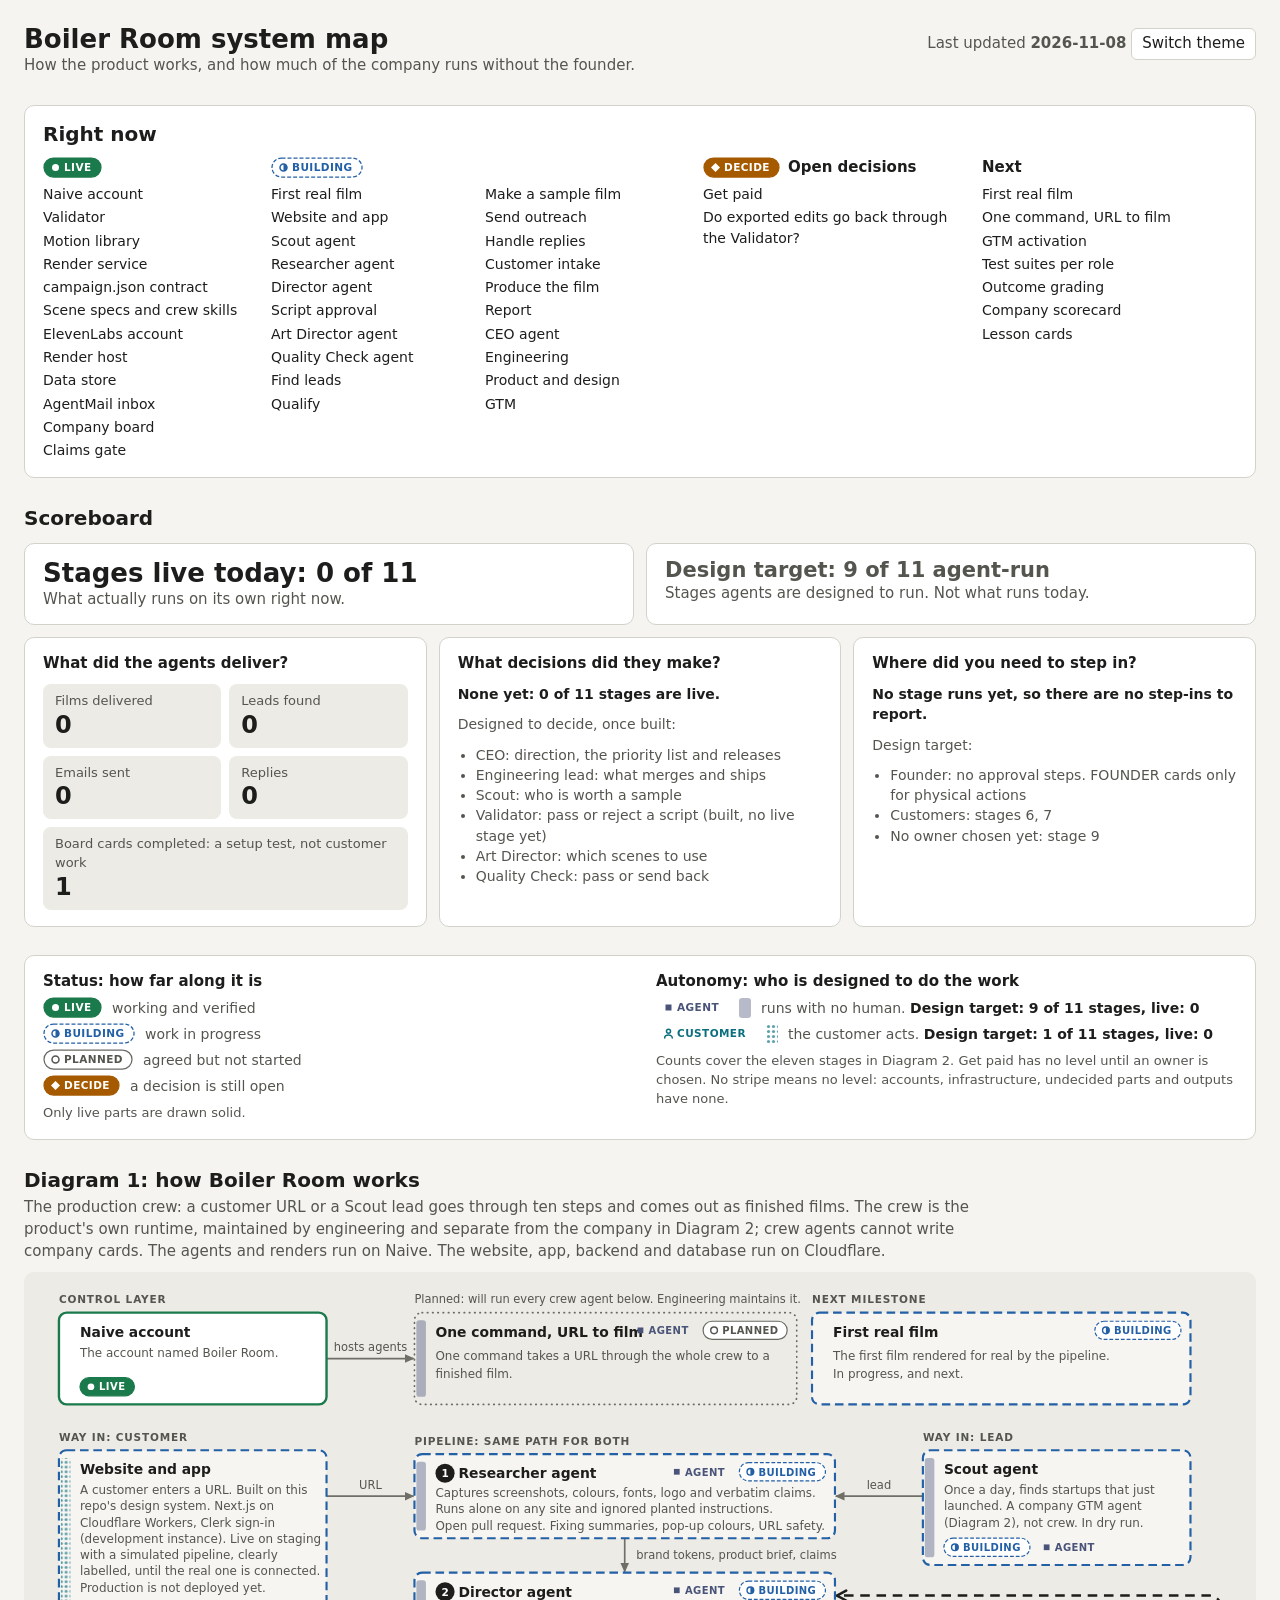
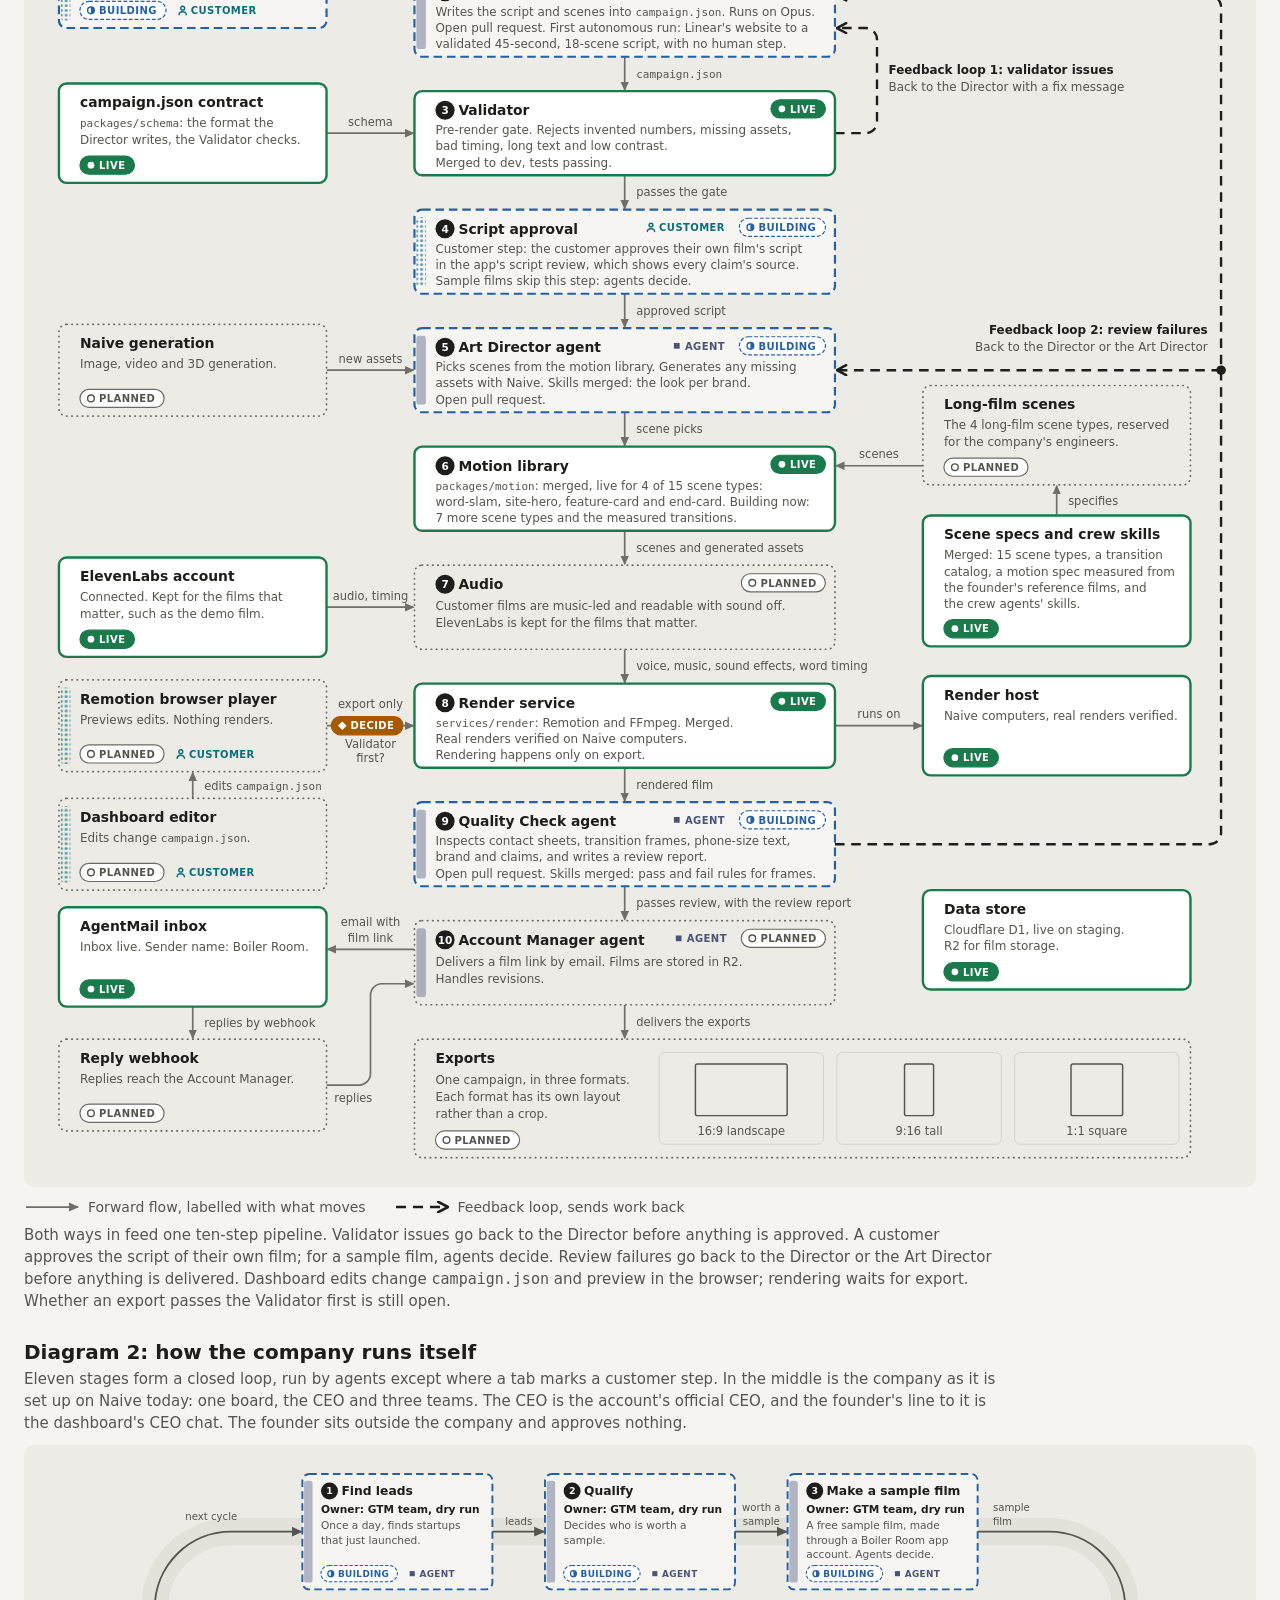
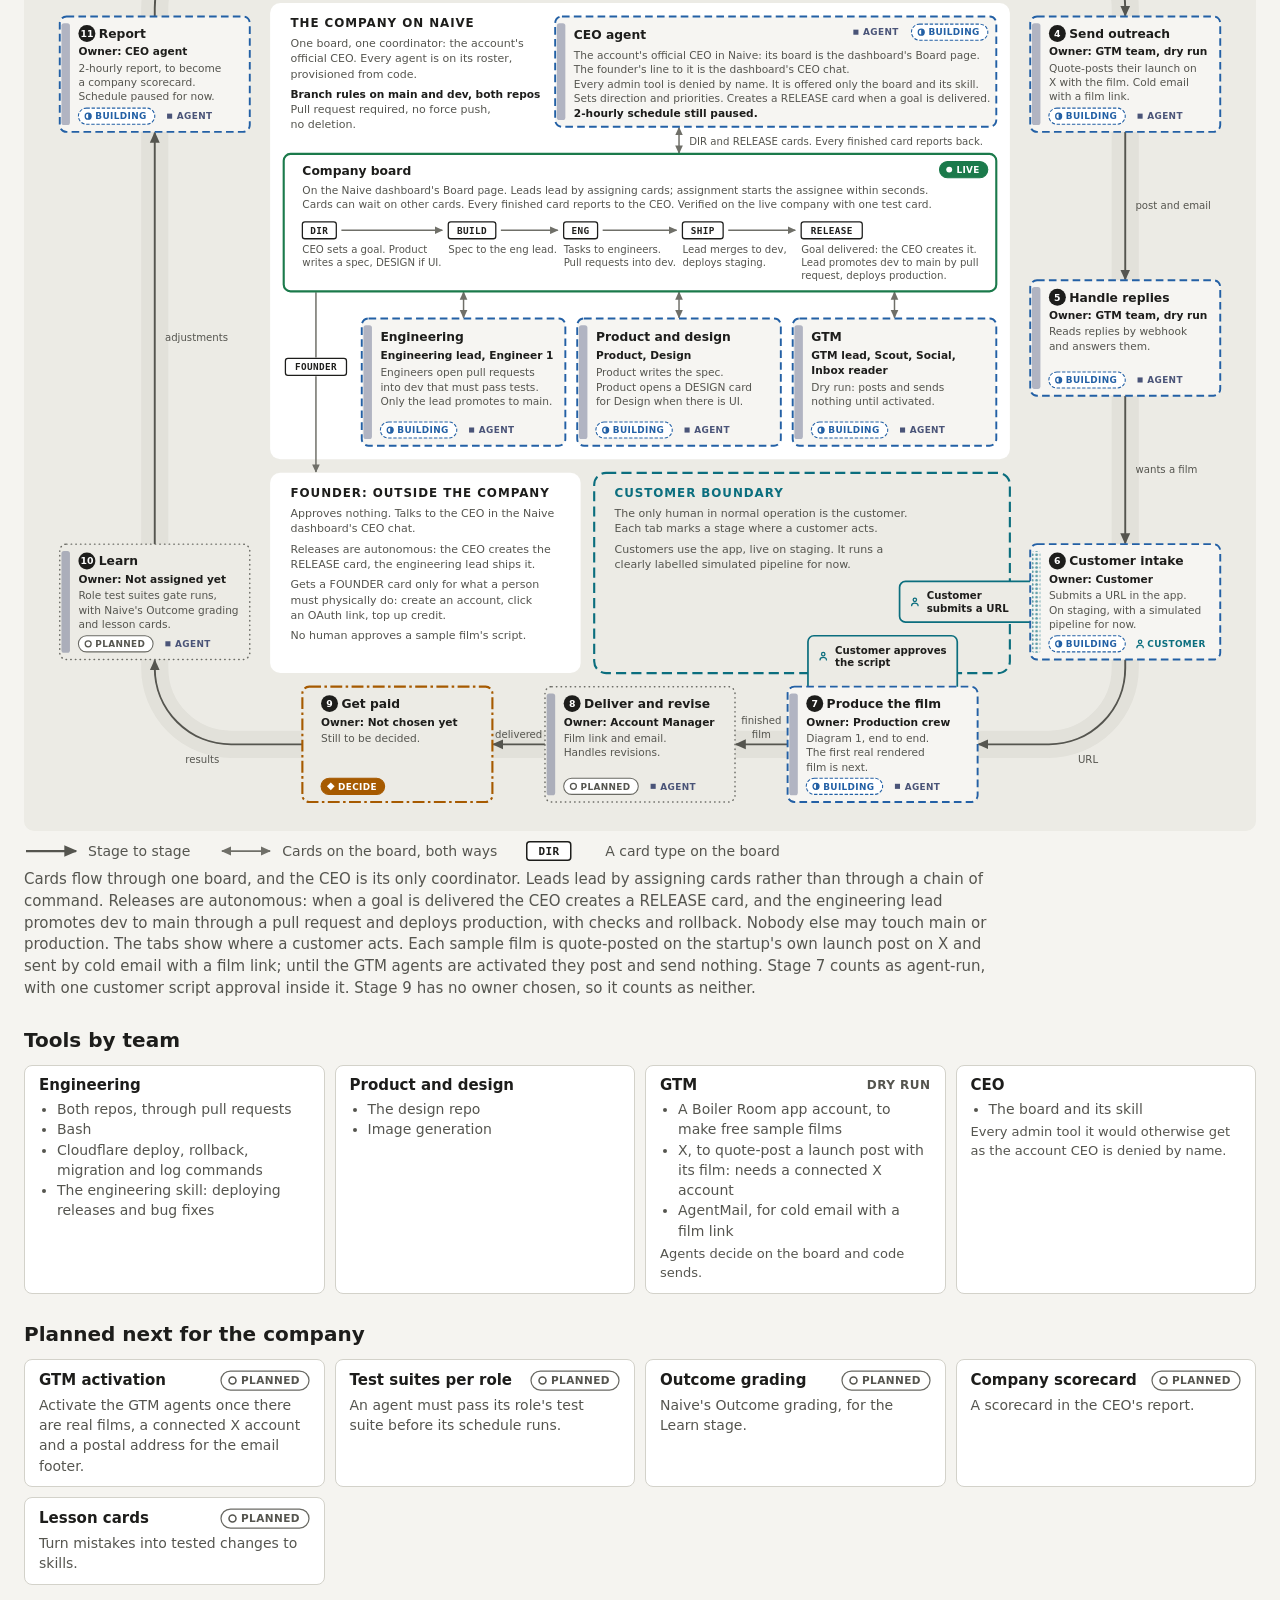
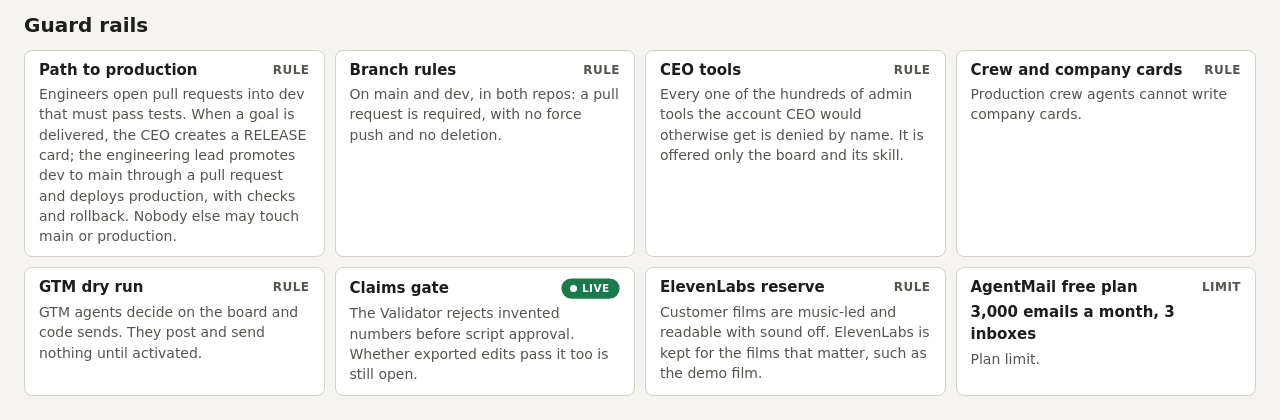
==== commit db00cebd: "docs: align the system map with the 2026-11-08 facts - Script approval moves to building: the app's " ====
--- a/docs/system-map/index.html
+++ b/docs/system-map/index.html
@@ -540,7 +540,7 @@
           <g data-node="motion-library" data-chips="top" transform="translate(396 798)">
             <rect class="card" width="440" height="88" rx="8"/>
             <text class="name" x="46" y="25"></text>
-            <text class="detail" x="22" y="45"><tspan class="mono">packages/motion</tspan>: Remotion. Merged, live for 4 of 15 scene types:</text>
+            <text class="detail" x="22" y="45"><tspan class="mono">packages/motion</tspan>: merged, live for 4 of 15 scene types:</text>
             <text class="detail" x="22" y="62">word-slam, site-hero, feature-card and end-card. Building now:</text>
             <text class="detail" x="22" y="79">7 more scene types and the measured transitions.</text>
           </g>
@@ -581,7 +581,7 @@
             <rect class="card" width="280" height="104" rx="8"/>
             <text class="name" x="22" y="25"></text>
             <text class="detail" x="22" y="46"><tspan class="mono">packages/schema</tspan>: the format the</text>
-            <text class="detail" x="22" y="63">Director writes and the Validator checks.</text>
+            <text class="detail" x="22" y="63">Director writes, the Validator checks.</text>
           </g>
           <g data-node="elevenlabs" data-chips="bottom" transform="translate(24 914)">
             <rect class="card" width="280" height="104" rx="8"/>
@@ -607,13 +607,12 @@
             <rect class="card" width="280" height="104" rx="8"/>
             <text class="name" x="22" y="25"></text>
             <text class="detail" x="22" y="46">Cloudflare D1, live on staging.</text>
-            <text class="detail" x="22" y="63">R2 stores the films.</text>
+            <text class="detail" x="22" y="63">R2 for film storage.</text>
           </g>
           <g data-node="render-host" data-chips="bottom" transform="translate(928 1038)">
             <rect class="card" width="280" height="104" rx="8"/>
             <text class="name" x="22" y="25"></text>
             <text class="detail" x="22" y="46">Naive computers, real renders verified.</text>
-            <text class="detail" x="22" y="63">A film split across them joins cleanly.</text>
           </g>
 
           <!-- Editing -->
@@ -966,7 +965,7 @@
   counters: { filmsDelivered: 0, leadsFound: 0, emailsSent: 0, replies: 0, boardCardsCompleted: 1 },
 
   /* What comes next for the product, as ids from the lists below, in order. */
-  next: ['first-film', 'one-command', 'scene-components'],
+  next: ['first-film', 'one-command'],
 
   /* What comes next for the company, in order. Shown under Next and in its own panel. */
   companyNext: [
@@ -994,7 +993,7 @@
     { id: 'researcher',       name: 'Researcher agent',        status: 'building', autonomy: 'agent',    step: 1 },
     { id: 'director',         name: 'Director agent',          status: 'building', autonomy: 'agent',    step: 2 },
     { id: 'validator',        name: 'Validator',               status: 'live',     autonomy: null,       step: 3 },
-    { id: 'script-approval',  name: 'Script approval',         status: 'planned',  autonomy: 'customer', step: 4 },
+    { id: 'script-approval',  name: 'Script approval',         status: 'building', autonomy: 'customer', step: 4 },
     { id: 'art-director',     name: 'Art Director agent',      status: 'building', autonomy: 'agent',    step: 5 },
     { id: 'motion-library',   name: 'Motion library',          status: 'live',     autonomy: null,       step: 6 },
     { id: 'audio',            name: 'Audio',                   status: 'planned',  autonomy: null,       step: 7 },
@@ -1046,27 +1045,22 @@
 
   /* What each team can use. label marks a team that is not fully running yet, such as DRY RUN. */
   tools: [
-    { team: 'Engineering',        tools: ['Repo access through a GitHub token on its computers', 'Bash', 'Cloudflare deploy, rollback, migration and log commands', 'The engineering skill: deploying releases and bug fixes'], note: 'Clerk keys are app secrets that agents never hold.' },
+    { team: 'Engineering',        tools: ['Both repos, through pull requests', 'Bash', 'Cloudflare deploy, rollback, migration and log commands', 'The engineering skill: deploying releases and bug fixes'] },
     { team: 'Product and design', tools: ['The design repo', 'Image generation'] },
-    { team: 'GTM',                tools: ['A Boiler Room app account, to make free sample films', 'X, to quote-post a launch post with its film: needs a connected X account', 'AgentMail, for cold email with a film link', 'Naive lead data'], note: 'Agents decide on the board and code sends.', label: 'DRY RUN' },
+    { team: 'GTM',                tools: ['A Boiler Room app account, to make free sample films', 'X, to quote-post a launch post with its film: needs a connected X account', 'AgentMail, for cold email with a film link'], note: 'Agents decide on the board and code sends.', label: 'DRY RUN' },
     { team: 'CEO',                tools: ['The board and its skill'], note: 'Every admin tool it would otherwise get as the account CEO is denied by name.' },
   ],
 
   /* Guard rails. status null means a rule or a limit, not something being built: label says
      which. This repo is public: no account balances or credit counts here. */
   guardRails: [
-    { id: 'untrusted-content',  name: 'Untrusted content',       value: '',                                detail: 'Agents that read untrusted content, like inbound email, social comments or customer websites, cannot push code, deploy or spend.', status: null, label: 'RULE' },
     { id: 'ship-path',          name: 'Path to production',      value: '',                                detail: 'Engineers open pull requests into dev that must pass tests. When a goal is delivered, the CEO creates a RELEASE card; the engineering lead promotes dev to main through a pull request and deploys production, with checks and rollback. Nobody else may touch main or production.', status: null, label: 'RULE' },
     { id: 'branch-rules',       name: 'Branch rules',            value: '',                                detail: 'On main and dev, in both repos: a pull request is required, with no force push and no deletion.', status: null, label: 'RULE' },
     { id: 'ceo-tools',          name: 'CEO tools',               value: '',                                detail: 'Every one of the hundreds of admin tools the account CEO would otherwise get is denied by name. It is offered only the board and its skill.', status: null, label: 'RULE' },
     { id: 'crew-cards',         name: 'Crew and company cards',  value: '',                                detail: 'Production crew agents cannot write company cards.', status: null, label: 'RULE' },
     { id: 'gtm-dry-run',        name: 'GTM dry run',             value: '',                                detail: 'GTM agents decide on the board and code sends. They post and send nothing until activated.', status: null, label: 'RULE' },
-    { id: 'app-secrets',        name: 'App secrets',             value: '',                                detail: 'Clerk keys are app secrets that agents never hold.', status: null, label: 'RULE' },
     { id: 'claims-gate',        name: 'Claims gate',             value: '',                                detail: 'The Validator rejects invented numbers before script approval. Whether exported edits pass it too is still open.', status: 'live' },
-    { id: 'agent-budgets',      name: 'Naive agent budgets',     value: '',                                detail: 'A budget on each agent. GTM agents have none until they are activated.', status: 'building' },
-    { id: 'media-cap',          name: 'Per-run media spend cap', value: '',                                detail: 'Separate cap, because agent budgets do not cap media jobs.', status: 'planned' },
-    { id: 'audit-logs',         name: 'Naive audit logs',        value: '',                                detail: 'A record of what the agents did.', status: 'planned' },
-    { id: 'elevenlabs-reserve', name: 'ElevenLabs reserve',      value: '',                                detail: 'Customer films are music-led and readable with sound off. ElevenLabs is kept for the films that matter, such as the demo film.', status: 'planned' },
+    { id: 'elevenlabs-reserve', name: 'ElevenLabs reserve',      value: '',                                detail: 'Customer films are music-led and readable with sound off. ElevenLabs is kept for the films that matter, such as the demo film.', status: null, label: 'RULE' },
     { id: 'agentmail-plan',     name: 'AgentMail free plan',     value: '3,000 emails a month, 3 inboxes', detail: 'Plan limit.', status: null, label: 'LIMIT' },
   ],
 };
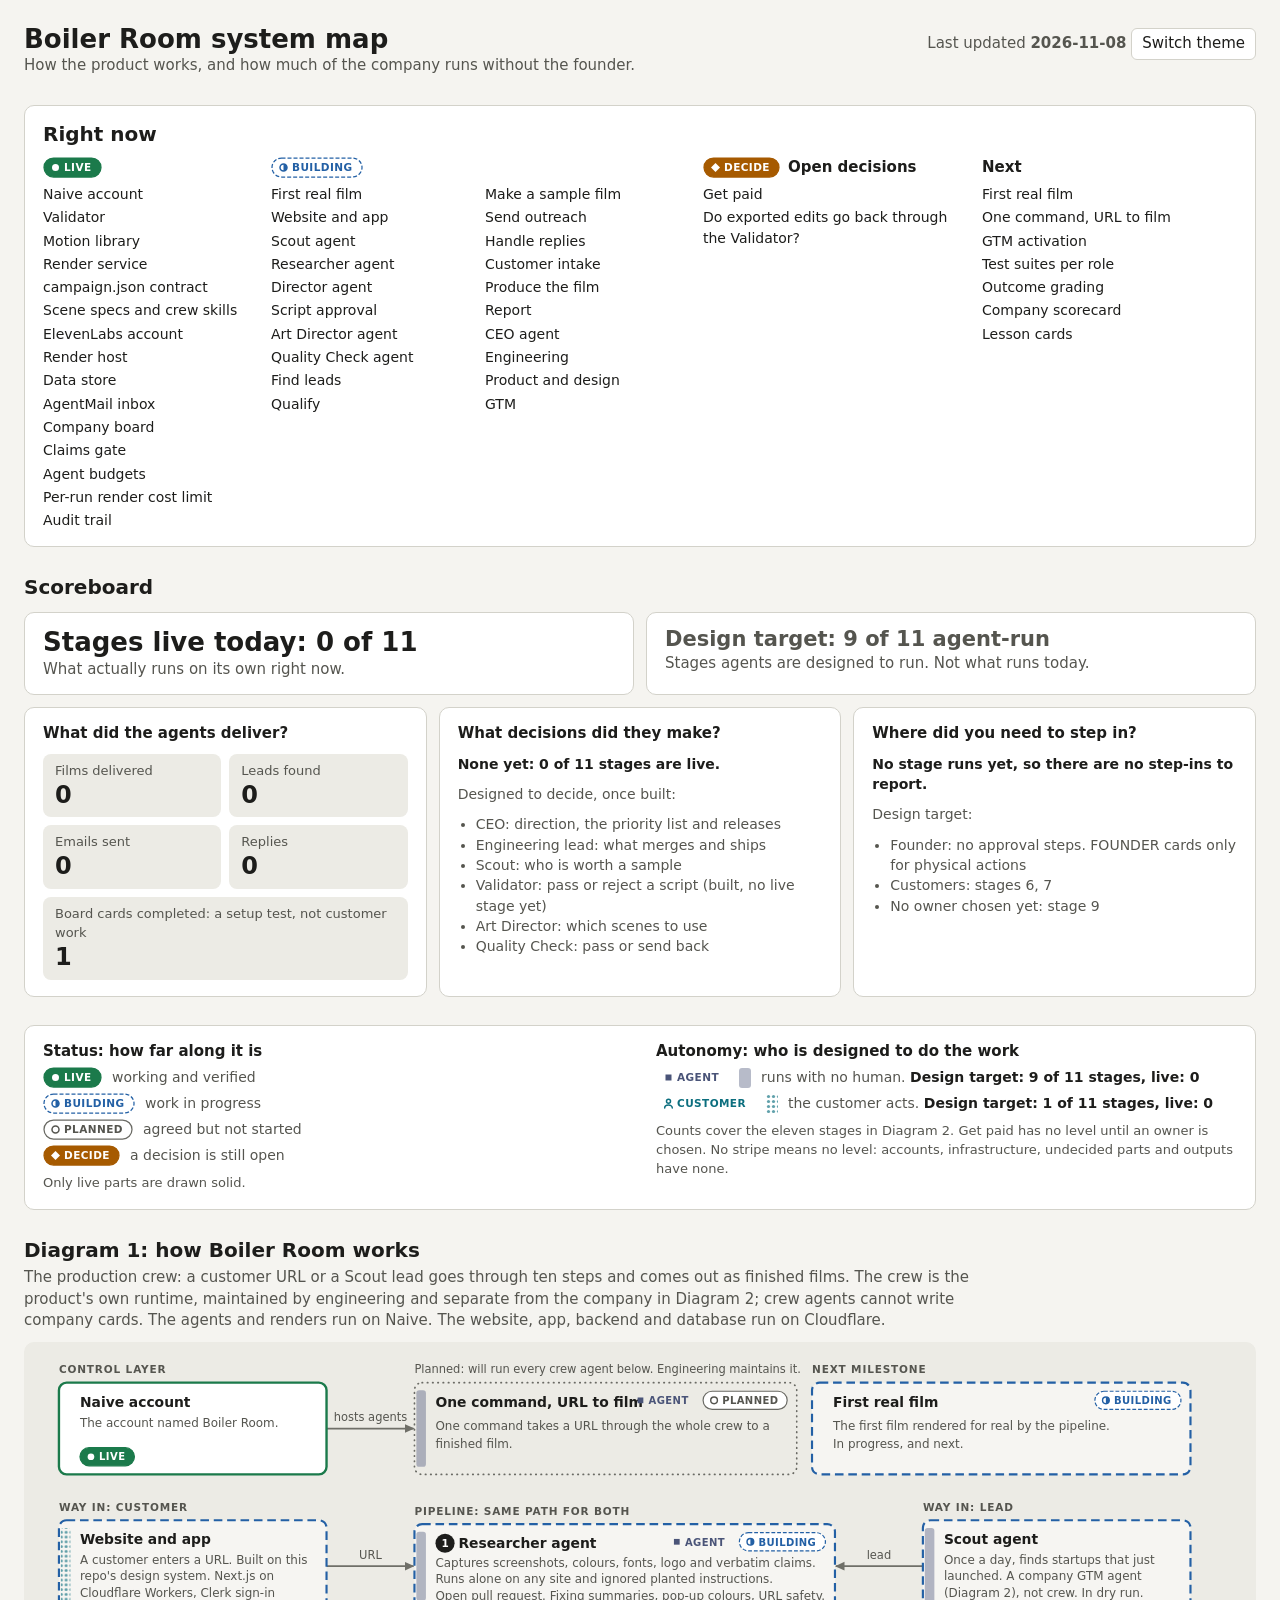
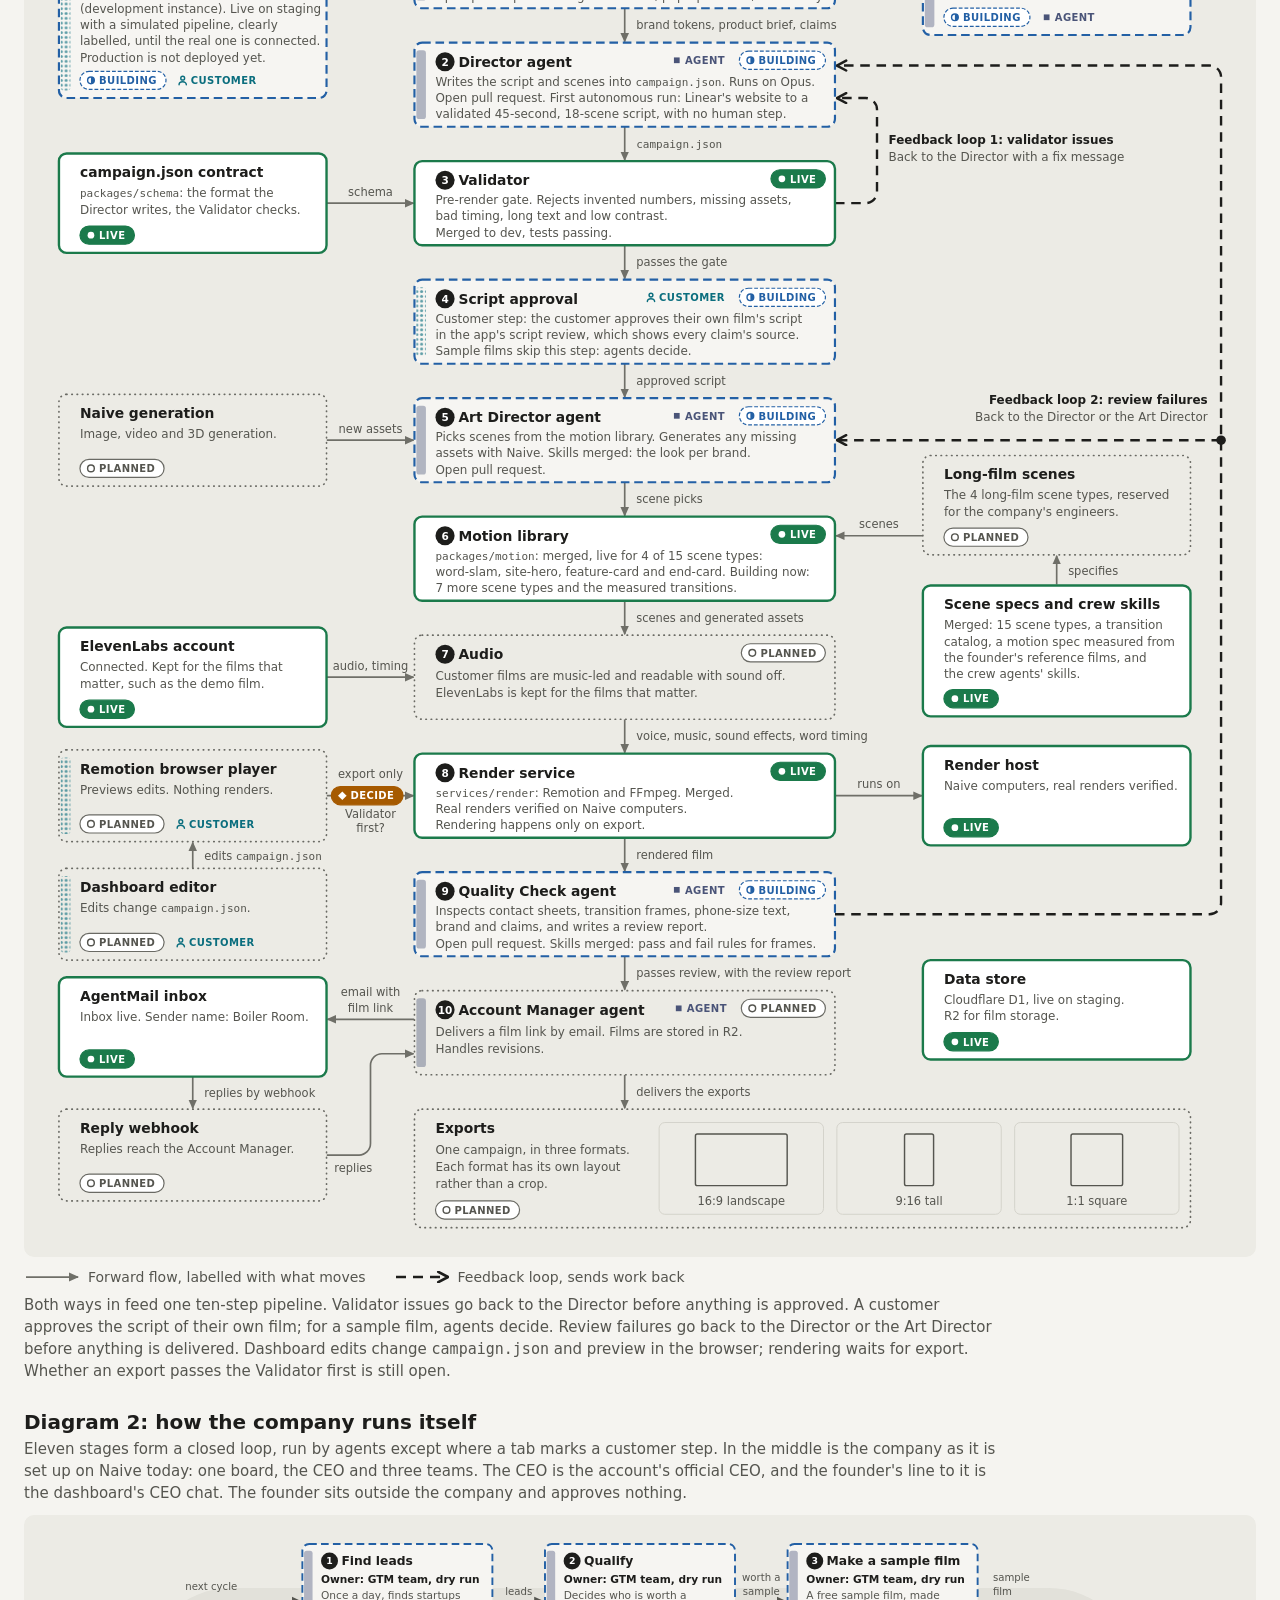
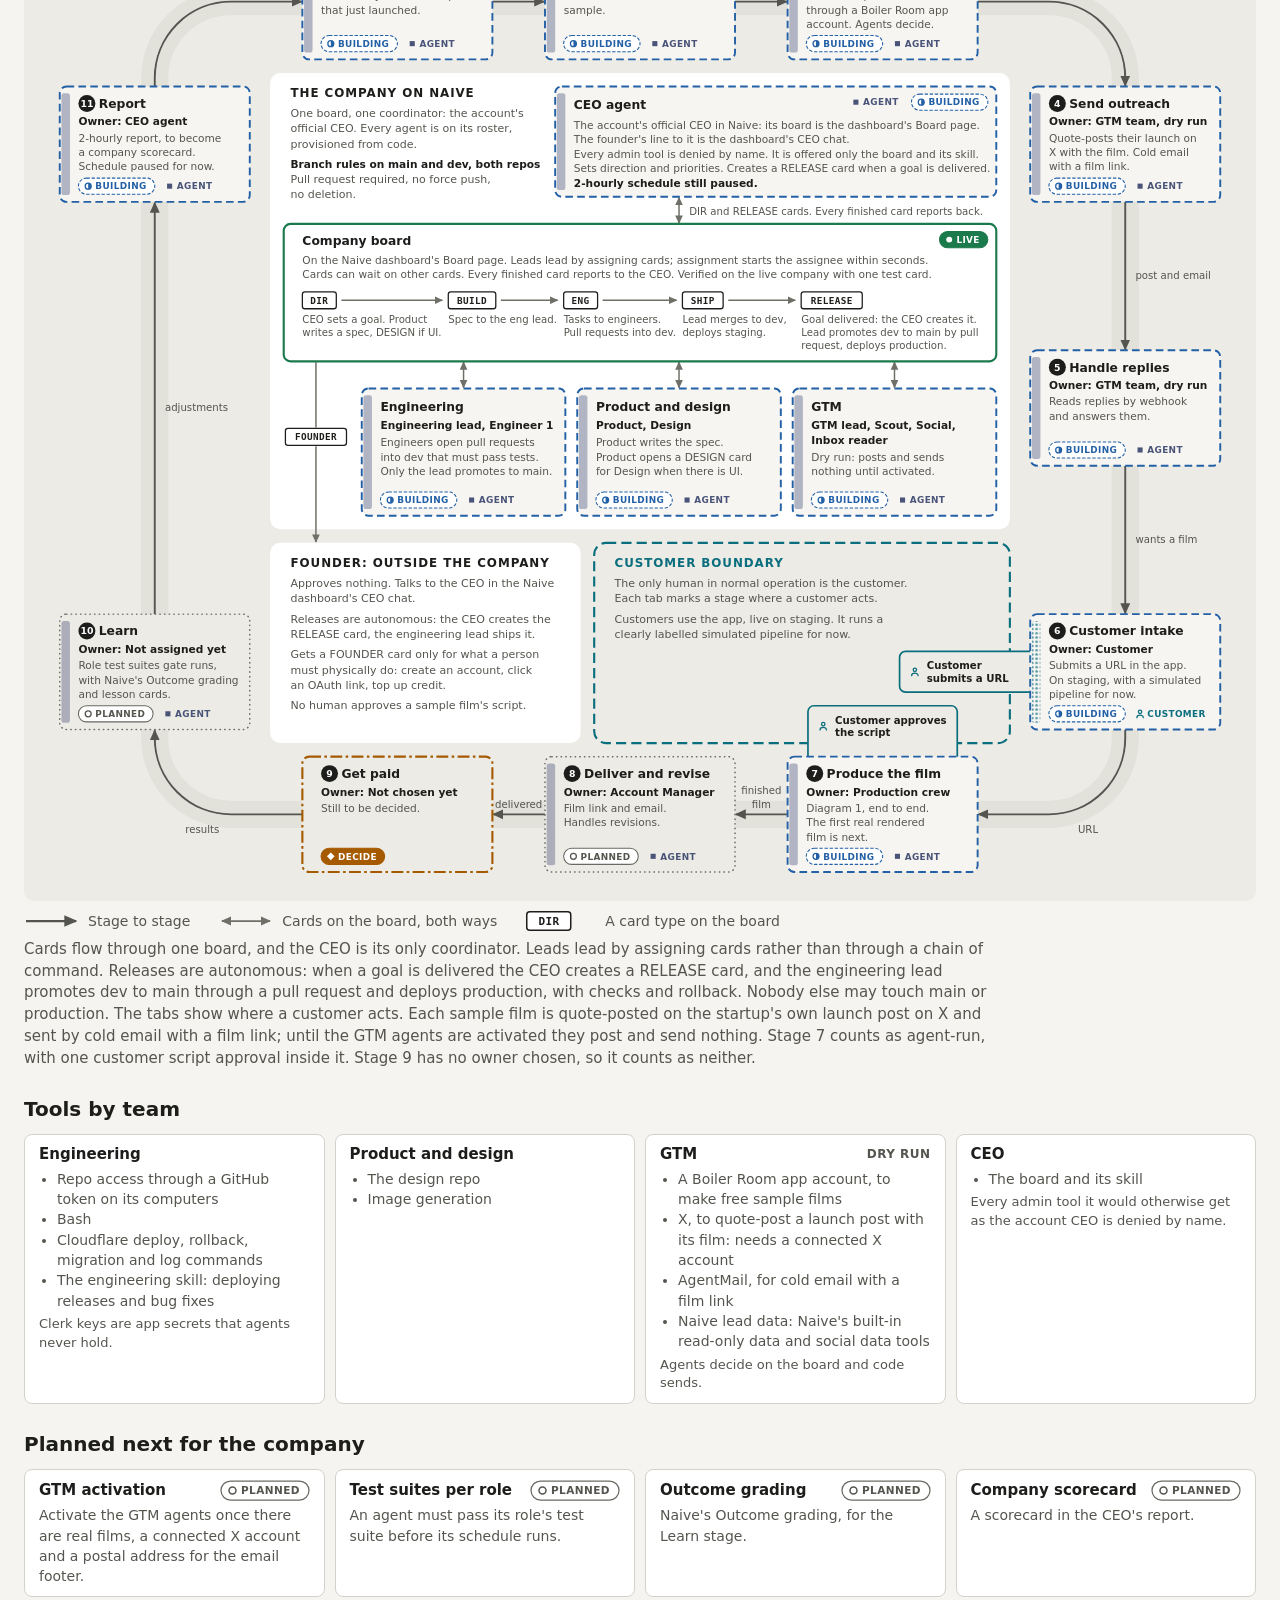
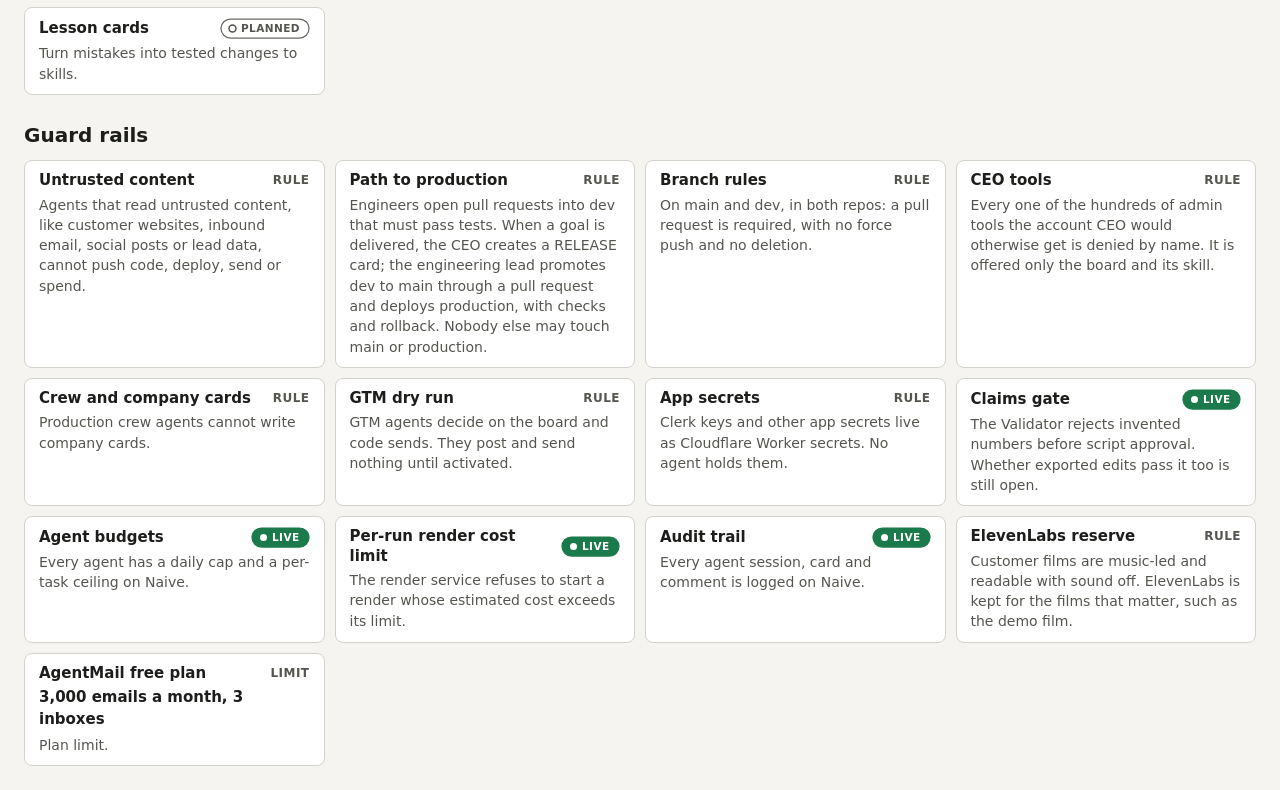
==== commit b87b49cb: "docs: restore the true guard rails and tool notes to the system map db00ceb removed guard rails and " ====
--- a/docs/system-map/index.html
+++ b/docs/system-map/index.html
@@ -1045,21 +1045,26 @@
 
   /* What each team can use. label marks a team that is not fully running yet, such as DRY RUN. */
   tools: [
-    { team: 'Engineering',        tools: ['Both repos, through pull requests', 'Bash', 'Cloudflare deploy, rollback, migration and log commands', 'The engineering skill: deploying releases and bug fixes'] },
+    { team: 'Engineering',        tools: ['Repo access through a GitHub token on its computers', 'Bash', 'Cloudflare deploy, rollback, migration and log commands', 'The engineering skill: deploying releases and bug fixes'], note: 'Clerk keys are app secrets that agents never hold.' },
     { team: 'Product and design', tools: ['The design repo', 'Image generation'] },
-    { team: 'GTM',                tools: ['A Boiler Room app account, to make free sample films', 'X, to quote-post a launch post with its film: needs a connected X account', 'AgentMail, for cold email with a film link'], note: 'Agents decide on the board and code sends.', label: 'DRY RUN' },
+    { team: 'GTM',                tools: ['A Boiler Room app account, to make free sample films', 'X, to quote-post a launch post with its film: needs a connected X account', 'AgentMail, for cold email with a film link', "Naive lead data: Naive's built-in read-only data and social data tools"], note: 'Agents decide on the board and code sends.', label: 'DRY RUN' },
     { team: 'CEO',                tools: ['The board and its skill'], note: 'Every admin tool it would otherwise get as the account CEO is denied by name.' },
   ],
 
   /* Guard rails. status null means a rule or a limit, not something being built: label says
      which. This repo is public: no account balances or credit counts here. */
   guardRails: [
+    { id: 'untrusted-content',  name: 'Untrusted content',       value: '',                                detail: 'Agents that read untrusted content, like customer websites, inbound email, social posts or lead data, cannot push code, deploy, send or spend.', status: null, label: 'RULE' },
     { id: 'ship-path',          name: 'Path to production',      value: '',                                detail: 'Engineers open pull requests into dev that must pass tests. When a goal is delivered, the CEO creates a RELEASE card; the engineering lead promotes dev to main through a pull request and deploys production, with checks and rollback. Nobody else may touch main or production.', status: null, label: 'RULE' },
     { id: 'branch-rules',       name: 'Branch rules',            value: '',                                detail: 'On main and dev, in both repos: a pull request is required, with no force push and no deletion.', status: null, label: 'RULE' },
     { id: 'ceo-tools',          name: 'CEO tools',               value: '',                                detail: 'Every one of the hundreds of admin tools the account CEO would otherwise get is denied by name. It is offered only the board and its skill.', status: null, label: 'RULE' },
     { id: 'crew-cards',         name: 'Crew and company cards',  value: '',                                detail: 'Production crew agents cannot write company cards.', status: null, label: 'RULE' },
     { id: 'gtm-dry-run',        name: 'GTM dry run',             value: '',                                detail: 'GTM agents decide on the board and code sends. They post and send nothing until activated.', status: null, label: 'RULE' },
+    { id: 'app-secrets',        name: 'App secrets',             value: '',                                detail: 'Clerk keys and other app secrets live as Cloudflare Worker secrets. No agent holds them.', status: null, label: 'RULE' },
     { id: 'claims-gate',        name: 'Claims gate',             value: '',                                detail: 'The Validator rejects invented numbers before script approval. Whether exported edits pass it too is still open.', status: 'live' },
+    { id: 'agent-budgets',      name: 'Agent budgets',           value: '',                                detail: 'Every agent has a daily cap and a per-task ceiling on Naive.', status: 'live' },
+    { id: 'render-cost-limit',  name: 'Per-run render cost limit', value: '',                              detail: 'The render service refuses to start a render whose estimated cost exceeds its limit.', status: 'live' },
+    { id: 'audit-trail',        name: 'Audit trail',             value: '',                                detail: 'Every agent session, card and comment is logged on Naive.', status: 'live' },
     { id: 'elevenlabs-reserve', name: 'ElevenLabs reserve',      value: '',                                detail: 'Customer films are music-led and readable with sound off. ElevenLabs is kept for the films that matter, such as the demo film.', status: null, label: 'RULE' },
     { id: 'agentmail-plan',     name: 'AgentMail free plan',     value: '3,000 emails a month, 3 inboxes', detail: 'Plan limit.', status: null, label: 'LIMIT' },
   ],
